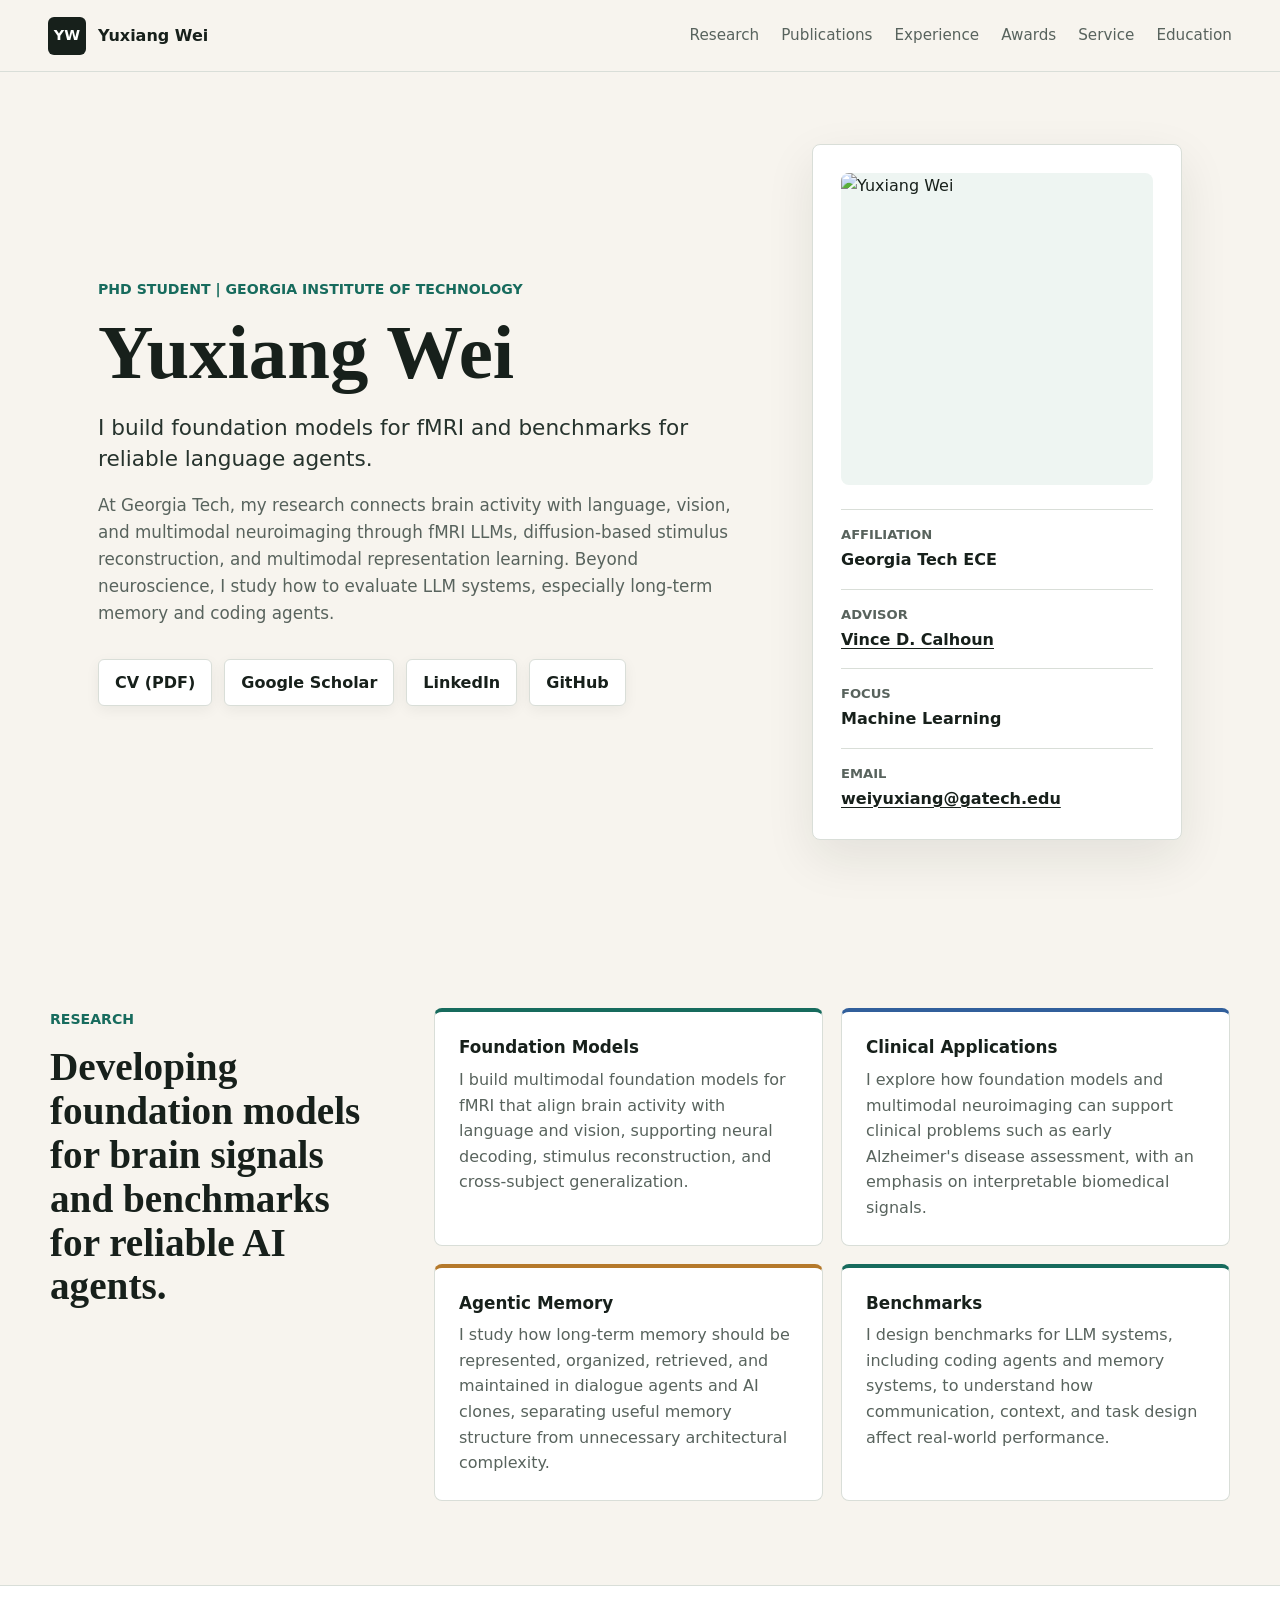
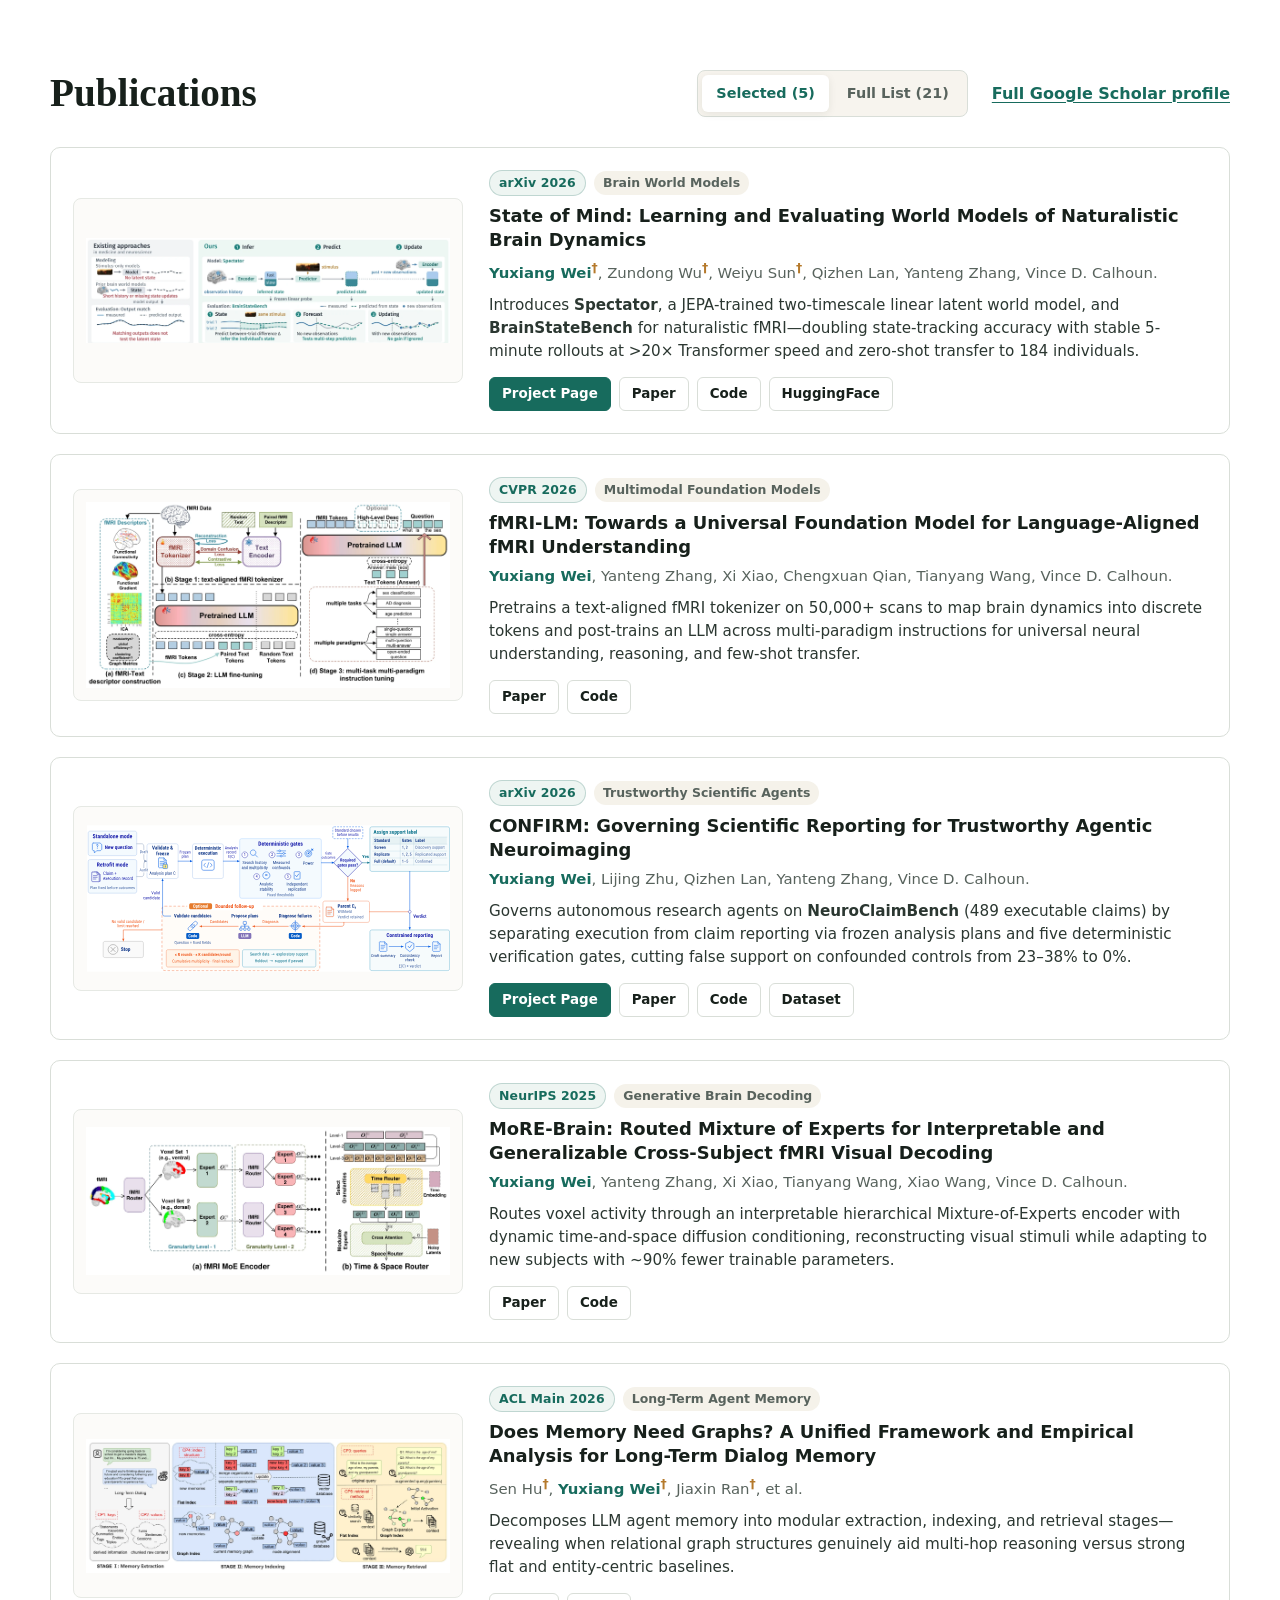
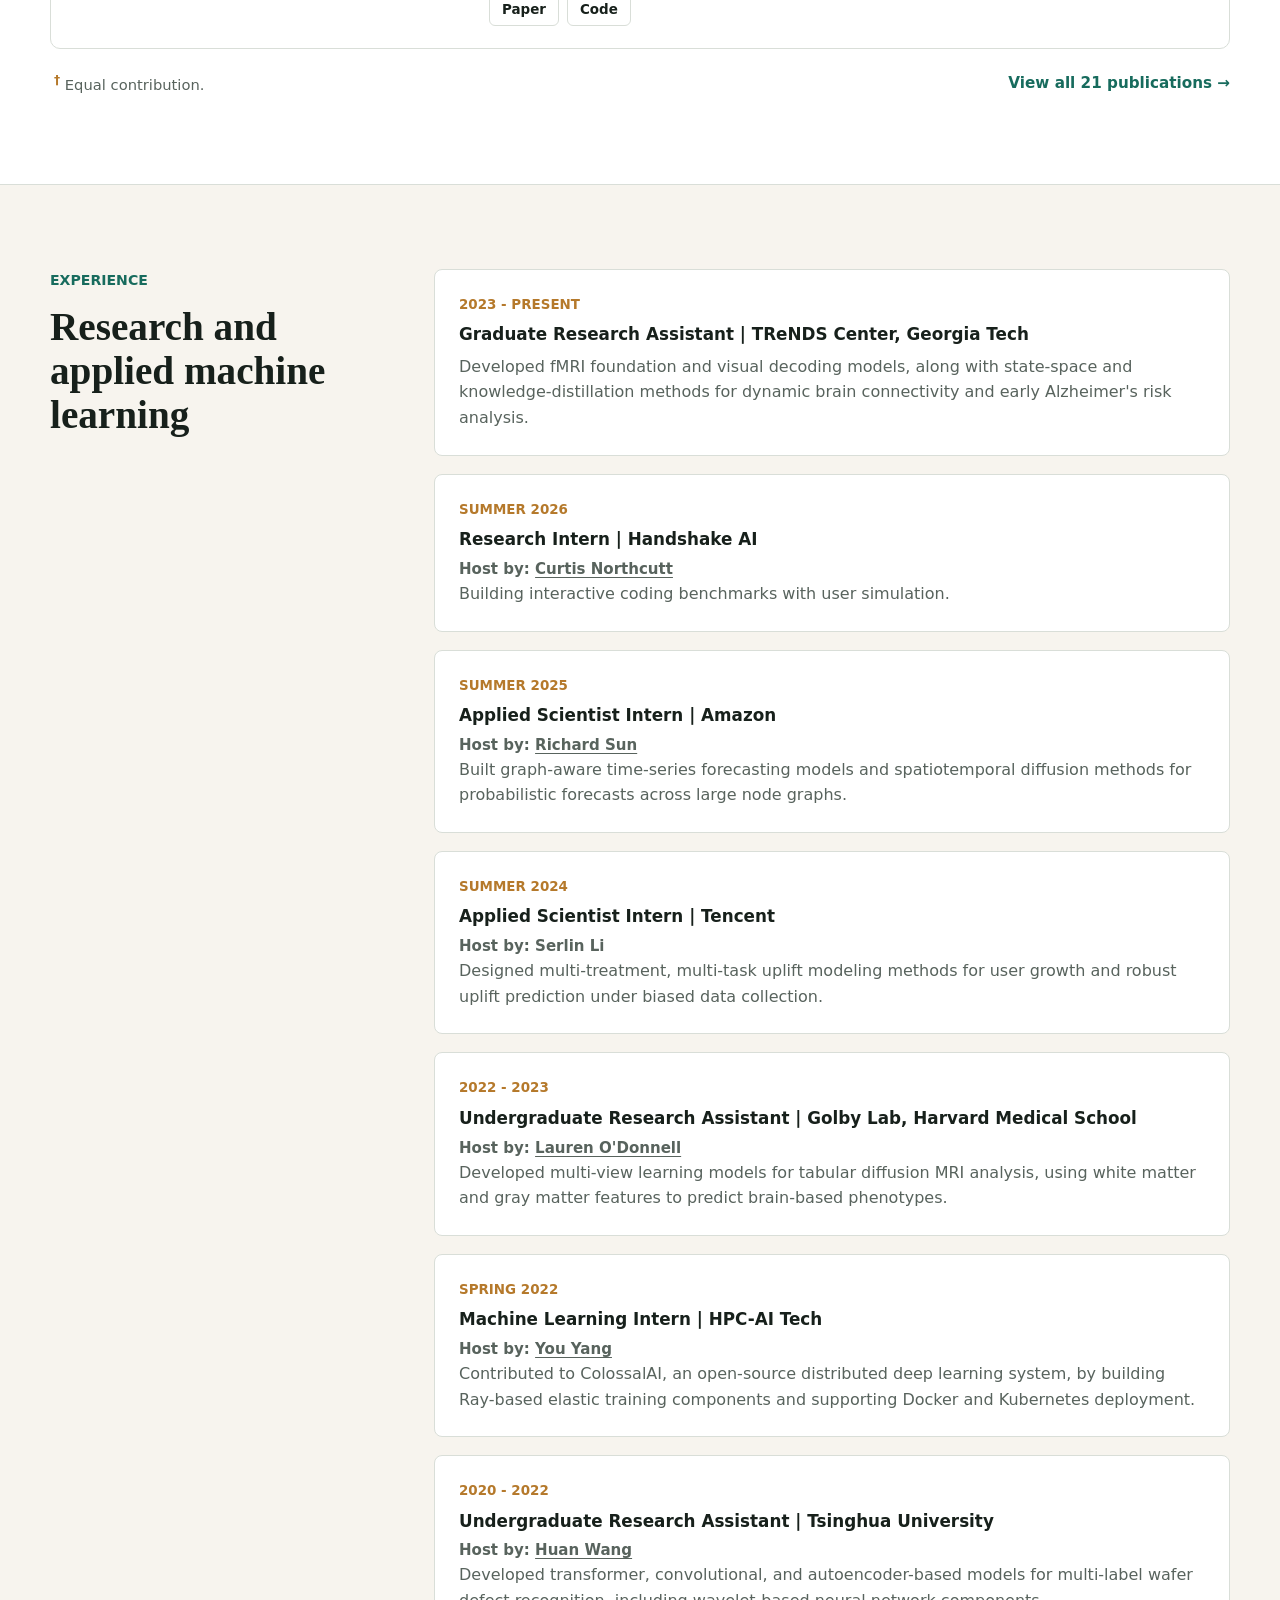
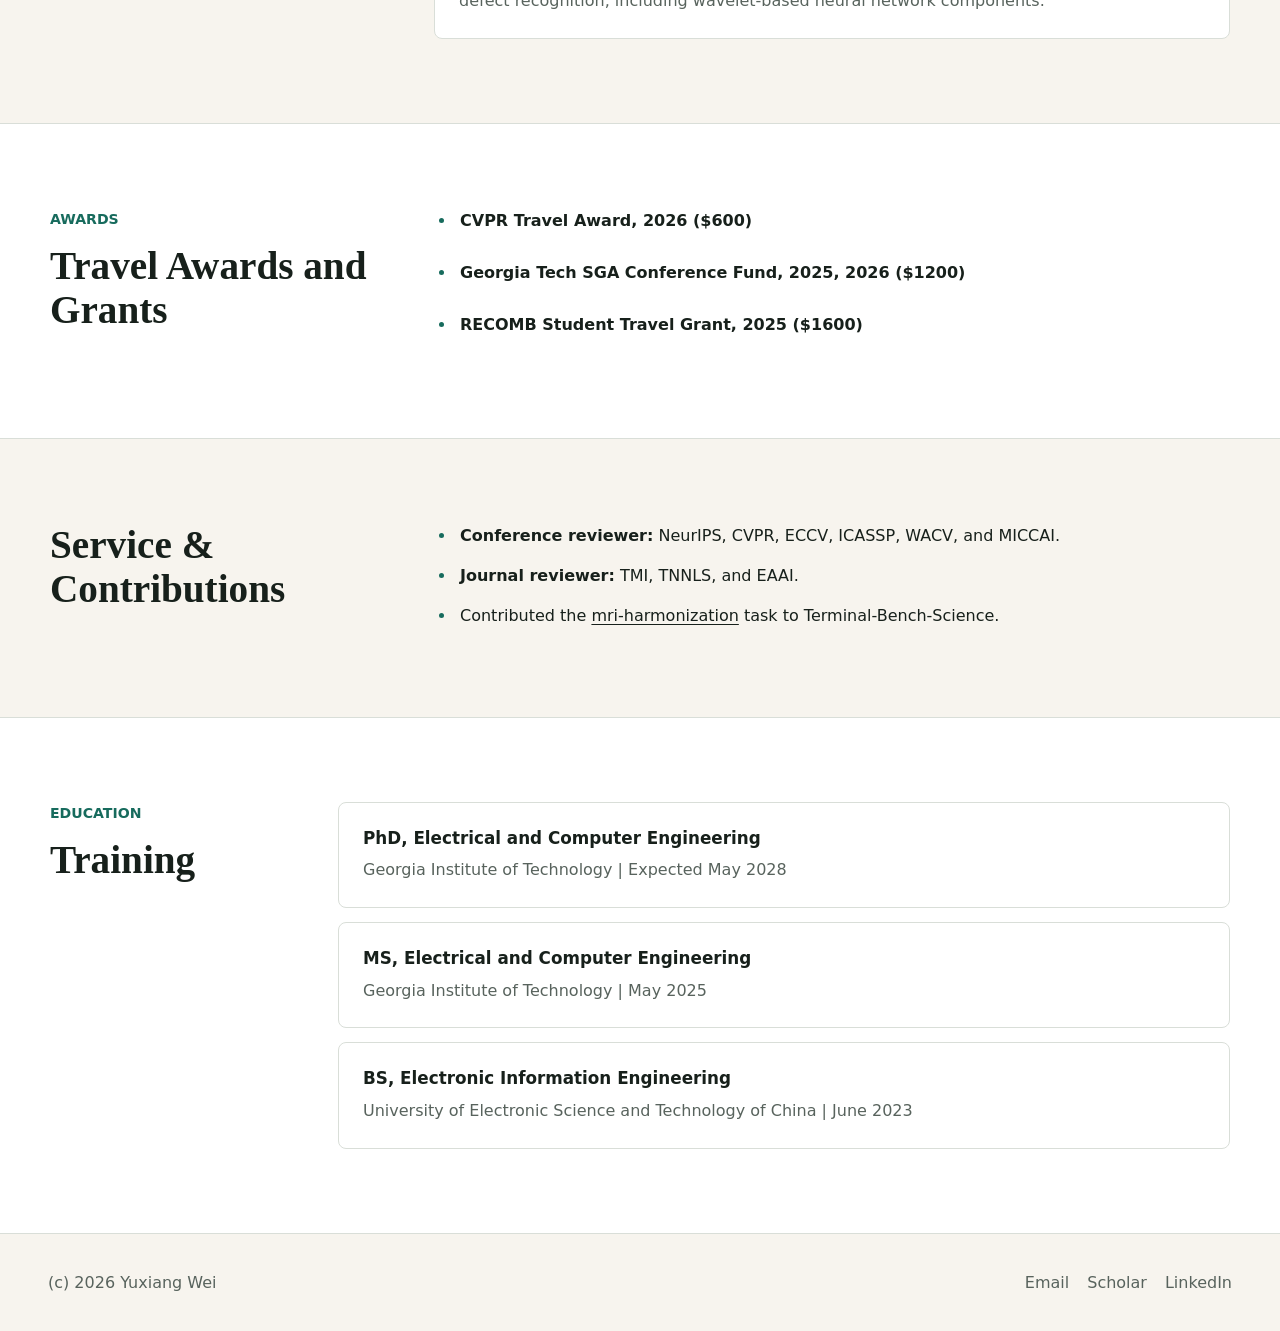
==== index.html @ b6c3a6b9 "Update CV, publications, and selected project showcase" ====
<!doctype html>
<html lang="en">
  <head>
    <meta charset="utf-8">
    <meta name="viewport" content="width=device-width, initial-scale=1">
    <title>Yuxiang Wei</title>
    <meta
      name="description"
      content="Yuxiang Wei is a PhD student at Georgia Tech building foundation models for fMRI and benchmarks for reliable language agents."
    >
    <meta name="author" content="Yuxiang Wei">
    <meta property="og:title" content="Yuxiang Wei">
    <meta
      property="og:description"
      content="PhD student at Georgia Tech building fMRI foundation models and evaluating LLM memory and coding agents."
    >
    <meta property="og:type" content="website">
    <link rel="stylesheet" href="styles.css">
  </head>
  <body>
    <header class="site-header">
      <a class="brand" href="#top" aria-label="Yuxiang Wei home">
        <span class="brand-mark">YW</span>
        <span>Yuxiang Wei</span>
      </a>
      <nav class="nav" aria-label="Primary navigation">
        <a href="#research">Research</a>
        <a href="#publications">Publications</a>
        <a href="#experience">Experience</a>
        <a href="#awards">Awards</a>  
        <a href="#service">Service</a>
        <a href="#education">Education</a>
      </nav>
    </header>

    <main id="top">
      <section class="hero">
        <div class="hero-content">
          <p class="eyebrow">PhD Student | Georgia Institute of Technology</p>
          <h1>Yuxiang Wei</h1>
          <p class="lead">
            I build foundation models for fMRI and benchmarks for reliable language agents.
          </p>
          <p class="summary">
            At Georgia Tech, my research connects brain activity with language, vision,
            and multimodal neuroimaging through fMRI LLMs, diffusion-based stimulus
            reconstruction, and multimodal representation learning. Beyond neuroscience,
            I study how to evaluate LLM systems, especially long-term memory and coding
            agents.
          </p>
          <div class="actions" aria-label="Profile links">
            <a class="button" href="YuxiangWei.pdf" target="_blank" rel="noopener noreferrer">CV (PDF)</a>
            <a class="button" href="https://scholar.google.com/citations?user=iGde1EAAAAAJ">Google Scholar</a>
            <a class="button" href="https://www.linkedin.com/in/yuxiang-wei-867596236">LinkedIn</a>
            <a class="button" href="https://github.com/yuxiangwei0808">GitHub</a>
          </div>
        </div>

        <aside class="profile-panel" aria-label="Profile summary">
          <div class="portrait">
            <img src="photo.jpg" alt="Yuxiang Wei">
          </div>
          <dl class="profile-facts">
            <div>
              <dt>Affiliation</dt>
              <dd>Georgia Tech ECE</dd>
            </div>
            <div>
              <dt>Advisor</dt>
              <dd><a href="https://research.gatech.edu/people/vince-calhoun">Vince D. Calhoun</a></dd>
            </div>
            <div>
              <dt>Focus</dt>
              <dd>Machine Learning</dd>
            </div>
            <div>
              <dt>Email</dt>
              <dd><a href="mailto:weiyuxiang@gatech.edu">weiyuxiang@gatech.edu</a></dd>
            </div>
          </dl>
        </aside>
      </section>

      <section id="research" class="section">
        <div class="section-inner two-column">
          <div>
            <p class="eyebrow">Research</p>
            <h2>Developing foundation models for brain signals and benchmarks for reliable AI agents.</h2>
          </div>
          <div class="research-grid">
            <article class="card">
              <h3>Foundation Models</h3>
              <p>
                I build multimodal foundation models for fMRI that align brain activity
                with language and vision, supporting neural decoding, stimulus reconstruction,
                and cross-subject generalization.
              </p>
            </article>
            <article class="card">
              <h3>Clinical Applications</h3>
              <p>
                I explore how foundation models and multimodal neuroimaging can support
                clinical problems such as early Alzheimer's disease assessment, with an
                emphasis on interpretable biomedical signals.
              </p>
            </article>
            <article class="card">
              <h3>Agentic Memory</h3>
              <p>
                I study how long-term memory should be represented, organized, retrieved,
                and maintained in dialogue agents and AI clones, separating useful memory
                structure from unnecessary architectural complexity.
              </p>
            </article>
            <article class="card">
              <h3>Benchmarks</h3>
              <p>
                I design benchmarks for LLM systems, including coding agents and memory
                systems, to understand how communication, context, and task design affect
                real-world performance.
              </p>
            </article>
          </div>
        </div>
      </section>

      <section id="publications" class="section band">
        <div class="section-inner">
          <div class="section-heading">
            <div>
              <h2>Publications</h2>
            </div>
            <div class="section-controls">
              <div class="pub-tabs" role="tablist" aria-label="Publication list view">
                <button
                  type="button"
                  class="pub-tab is-active"
                  role="tab"
                  id="tab-selected"
                  aria-selected="true"
                  aria-controls="panel-selected"
                  data-pub-tab="selected"
                >
                  Selected (5)
                </button>
                <button
                  type="button"
                  class="pub-tab"
                  role="tab"
                  id="tab-all"
                  aria-selected="false"
                  aria-controls="panel-all"
                  tabindex="-1"
                  data-pub-tab="all"
                >
                  Full List (21)
                </button>
              </div>
              <a class="text-link" href="https://scholar.google.com/citations?user=iGde1EAAAAAJ" target="_blank" rel="noopener noreferrer">Full Google Scholar profile</a>
            </div>
          </div>

          <div id="panel-selected" class="pub-panel" role="tabpanel" aria-labelledby="tab-selected">
            <div class="project-list">
              <article class="project-card">
                <button
                  type="button"
                  class="project-media"
                  data-lightbox-src="assets/projects/state-of-mind.webp"
                  data-lightbox-alt="Overview of Spectator and BrainStateBench for learning and evaluating brain world models"
                  aria-label="Zoom figure for State of Mind"
                >
                  <img
                    src="assets/projects/state-of-mind.webp"
                    alt="Overview of Spectator and BrainStateBench for learning and evaluating brain world models"
                    loading="lazy"
                  />
                  <span class="zoom-hint" aria-hidden="true">Click to enlarge</span>
                </button>
                <div class="project-body">
                  <div class="project-meta">
                    <span class="venue-badge">arXiv 2026</span>
                    <span class="topic-tag">Brain World Models</span>
                  </div>
                  <h3 class="project-title">
                    <a href="https://yuxiangwei0808.github.io/State-of-Mind/" target="_blank" rel="noopener noreferrer">
                      State of Mind: Learning and Evaluating World Models of Naturalistic Brain Dynamics
                    </a>
                  </h3>
                  <p class="project-authors">
                    <span class="author-highlight">Yuxiang Wei</span><sup>&dagger;</sup>, Zundong Wu<sup>&dagger;</sup>, Weiyu Sun<sup>&dagger;</sup>, Qizhen Lan, Yanteng Zhang, Vince D. Calhoun.
                  </p>
                  <p class="project-tldr">
                    Introduces <strong>Spectator</strong>, a JEPA-trained two-timescale linear latent world model, and <strong>BrainStateBench</strong> for naturalistic fMRI&mdash;doubling state-tracking accuracy with stable 5-minute rollouts at &gt;20&times; Transformer speed and zero-shot transfer to 184 individuals.
                  </p>
                  <div class="project-links">
                    <a class="chip-link primary" href="https://yuxiangwei0808.github.io/State-of-Mind/" target="_blank" rel="noopener noreferrer">Project Page</a>
                    <a class="chip-link" href="https://arxiv.org/abs/2611.28508" target="_blank" rel="noopener noreferrer">Paper</a>
                    <a class="chip-link" href="https://github.com/yuxiangwei0808/State-of-Mind" target="_blank" rel="noopener noreferrer">Code</a>
                    <a class="chip-link" href="https://huggingface.co/stanjsx/Spectator" target="_blank" rel="noopener noreferrer">HuggingFace</a>
                  </div>
                </div>
              </article>

              <article class="project-card">
                <button
                  type="button"
                  class="project-media"
                  data-lightbox-src="assets/projects/fmri-lm.webp"
                  data-lightbox-alt="Three-stage training pipeline of fMRI-LM for language-aligned fMRI understanding"
                  aria-label="Zoom figure for fMRI-LM"
                >
                  <img
                    src="assets/projects/fmri-lm.webp"
                    alt="Three-stage training pipeline of fMRI-LM for language-aligned fMRI understanding"
                    loading="lazy"
                  />
                  <span class="zoom-hint" aria-hidden="true">Click to enlarge</span>
                </button>
                <div class="project-body">
                  <div class="project-meta">
                    <span class="venue-badge">CVPR 2026</span>
                    <span class="topic-tag">Multimodal Foundation Models</span>
                  </div>
                  <h3 class="project-title">
                    <a href="https://openaccess.thecvf.com/content/CVPR2026/html/Wei_fMRI-LM_Towards_a_Universal_Foundation_Model_for_Language-Aligned_fMRI_Understanding_CVPR_2026_paper.html" target="_blank" rel="noopener noreferrer">
                      fMRI-LM: Towards a Universal Foundation Model for Language-Aligned fMRI Understanding
                    </a>
                  </h3>
                  <p class="project-authors">
                    <span class="author-highlight">Yuxiang Wei</span>, Yanteng Zhang, Xi Xiao, Chengxuan Qian, Tianyang Wang, Vince D. Calhoun.
                  </p>
                  <p class="project-tldr">
                    Pretrains a text-aligned fMRI tokenizer on 50,000+ scans to map brain dynamics into discrete tokens and post-trains an LLM across multi-paradigm instructions for universal neural understanding, reasoning, and few-shot transfer.
                  </p>
                  <div class="project-links">
                    <a class="chip-link" href="https://openaccess.thecvf.com/content/CVPR2026/html/Wei_fMRI-LM_Towards_a_Universal_Foundation_Model_for_Language-Aligned_fMRI_Understanding_CVPR_2026_paper.html" target="_blank" rel="noopener noreferrer">Paper</a>
                    <a class="chip-link" href="https://github.com/yuxiangwei0808/fMRI-LM" target="_blank" rel="noopener noreferrer">Code</a>
                  </div>
                </div>
              </article>

              <article class="project-card">
                <button
                  type="button"
                  class="project-media"
                  data-lightbox-src="assets/projects/confirm.svg"
                  data-lightbox-alt="CONFIRM governance framework and deterministic verification gates for scientific agents"
                  aria-label="Zoom figure for CONFIRM"
                >
                  <img
                    src="assets/projects/confirm.svg"
                    alt="CONFIRM governance framework and deterministic verification gates for scientific agents"
                    loading="lazy"
                  />
                  <span class="zoom-hint" aria-hidden="true">Click to enlarge</span>
                </button>
                <div class="project-body">
                  <div class="project-meta">
                    <span class="venue-badge">arXiv 2026</span>
                    <span class="topic-tag">Trustworthy Scientific Agents</span>
                  </div>
                  <h3 class="project-title">
                    <a href="https://yuxiangwei0808.github.io/CONFIRM/" target="_blank" rel="noopener noreferrer">
                      CONFIRM: Governing Scientific Reporting for Trustworthy Agentic Neuroimaging
                    </a>
                  </h3>
                  <p class="project-authors">
                    <span class="author-highlight">Yuxiang Wei</span>, Lijing Zhu, Qizhen Lan, Yanteng Zhang, Vince D. Calhoun.
                  </p>
                  <p class="project-tldr">
                    Governs autonomous research agents on <strong>NeuroClaimBench</strong> (489 executable claims) by separating execution from claim reporting via frozen analysis plans and five deterministic verification gates, cutting false support on confounded controls from 23&ndash;38% to 0%.
                  </p>
                  <div class="project-links">
                    <a class="chip-link primary" href="https://yuxiangwei0808.github.io/CONFIRM/" target="_blank" rel="noopener noreferrer">Project Page</a>
                    <a class="chip-link" href="https://arxiv.org/abs/2611.01449" target="_blank" rel="noopener noreferrer">Paper</a>
                    <a class="chip-link" href="https://github.com/yuxiangwei0808/CONFIRM" target="_blank" rel="noopener noreferrer">Code</a>
                    <a class="chip-link" href="https://huggingface.co/datasets/stanjsx/NeuroClaimBench" target="_blank" rel="noopener noreferrer">Dataset</a>
                  </div>
                </div>
              </article>

              <article class="project-card">
                <button
                  type="button"
                  class="project-media"
                  data-lightbox-src="assets/projects/more-brain.webp"
                  data-lightbox-alt="Architecture of MoRE-Brain with hierarchical fMRI MoE encoder and time-and-space diffusion routing"
                  aria-label="Zoom figure for MoRE-Brain"
                >
                  <img
                    src="assets/projects/more-brain.webp"
                    alt="Architecture of MoRE-Brain with hierarchical fMRI MoE encoder and time-and-space diffusion routing"
                    loading="lazy"
                  />
                  <span class="zoom-hint" aria-hidden="true">Click to enlarge</span>
                </button>
                <div class="project-body">
                  <div class="project-meta">
                    <span class="venue-badge">NeurIPS 2025</span>
                    <span class="topic-tag">Generative Brain Decoding</span>
                  </div>
                  <h3 class="project-title">
                    <a href="https://proceedings.neurips.cc/paper_files/paper/2025/hash/50ea4dbd1cff6bd3daef939eff10c092-Abstract-Conference.html" target="_blank" rel="noopener noreferrer">
                      MoRE-Brain: Routed Mixture of Experts for Interpretable and Generalizable Cross-Subject fMRI Visual Decoding
                    </a>
                  </h3>
                  <p class="project-authors">
                    <span class="author-highlight">Yuxiang Wei</span>, Yanteng Zhang, Xi Xiao, Tianyang Wang, Xiao Wang, Vince D. Calhoun.
                  </p>
                  <p class="project-tldr">
                    Routes voxel activity through an interpretable hierarchical Mixture-of-Experts encoder with dynamic time-and-space diffusion conditioning, reconstructing visual stimuli while adapting to new subjects with ~90% fewer trainable parameters.
                  </p>
                  <div class="project-links">
                    <a class="chip-link" href="https://proceedings.neurips.cc/paper_files/paper/2025/hash/50ea4dbd1cff6bd3daef939eff10c092-Abstract-Conference.html" target="_blank" rel="noopener noreferrer">Paper</a>
                    <a class="chip-link" href="https://github.com/yuxiangwei0808/MoRE-Brain" target="_blank" rel="noopener noreferrer">Code</a>
                  </div>
                </div>
              </article>

              <article class="project-card">
                <button
                  type="button"
                  class="project-media"
                  data-lightbox-src="assets/projects/unified-mem.webp"
                  data-lightbox-alt="Unified three-stage dialog memory framework comparing flat and graph memory indexing and retrieval"
                  aria-label="Zoom figure for Does Memory Need Graphs"
                >
                  <img
                    src="assets/projects/unified-mem.webp"
                    alt="Unified three-stage dialog memory framework comparing flat and graph memory indexing and retrieval"
                    loading="lazy"
                  />
                  <span class="zoom-hint" aria-hidden="true">Click to enlarge</span>
                </button>
                <div class="project-body">
                  <div class="project-meta">
                    <span class="venue-badge">ACL Main 2026</span>
                    <span class="topic-tag">Long-Term Agent Memory</span>
                  </div>
                  <h3 class="project-title">
                    <a href="https://aclanthology.org/2026.acl-long.1232/" target="_blank" rel="noopener noreferrer">
                      Does Memory Need Graphs? A Unified Framework and Empirical Analysis for Long-Term Dialog Memory
                    </a>
                  </h3>
                  <p class="project-authors">
                    Sen Hu<sup>&dagger;</sup>, <span class="author-highlight">Yuxiang Wei</span><sup>&dagger;</sup>, Jiaxin Ran<sup>&dagger;</sup>, et al.
                  </p>
                  <p class="project-tldr">
                    Decomposes LLM agent memory into modular extraction, indexing, and retrieval stages&mdash;revealing when relational graph structures genuinely aid multi-hop reasoning versus strong flat and entity-centric baselines.
                  </p>
                  <div class="project-links">
                    <a class="chip-link" href="https://aclanthology.org/2026.acl-long.1232/" target="_blank" rel="noopener noreferrer">Paper</a>
                    <a class="chip-link" href="https://github.com/AvatarMemory/UnifiedMem" target="_blank" rel="noopener noreferrer">Code</a>
                  </div>
                </div>
              </article>
            </div>

            <div class="selected-footer">
              <p class="publication-note"><sup>&dagger;</sup> Equal contribution.</p>
              <button type="button" class="text-button" data-switch-tab="all">View all 21 publications &rarr;</button>
            </div>
          </div>

          <div id="panel-all" class="pub-panel" role="tabpanel" aria-labelledby="tab-all" hidden>
          <div class="publication-group">
            <h3>fMRI Representation and Foundation Models</h3>
            <p class="publication-group-summary">
              Latent world models, language-aligned foundation models, vision transformers, and sequence-modeling
              approaches for naturalistic brain dynamics, representation learning, and whole-brain MRI analysis.
            </p>
            <ol class="publication-list">
              <li>
                <strong><a href="https://arxiv.org/abs/2611.28508" target="_blank" rel="noopener noreferrer">State of Mind: Learning and Evaluating World Models of Naturalistic Brain Dynamics.</a></strong>
                <span class="author-highlight">Yuxiang Wei</span><sup>&dagger;</sup>, Zundong Wu<sup>&dagger;</sup>, Weiyu Sun<sup>&dagger;</sup>, Qizhen Lan, Yanteng Zhang, Vince D. Calhoun.
                <em>arXiv preprint</em>, 2026.
              </li>
              <li>
                <strong><a href="https://arxiv.org/abs/2611.05348" target="_blank" rel="noopener noreferrer">OpenBrain: An Auditable Generated-Label Release for Whole-Brain MRI Parcellation.</a></strong>
                Qizhen Lan, Yu-Chun Hsu, <span class="author-highlight">Yuxiang Wei</span>, Lijing Zhu, Zenan Sun, Liang He, Lishan Yu, Xiaoqian Jiang.
                <em>NeurIPS (Evaluations and Datasets Track)</em>, 2026.
              </li>
              <li>
                <strong><a href="https://arxiv.org/abs/2510.13768" target="_blank" rel="noopener noreferrer">Scaling Vision Transformers for Functional MRI with Flat Maps.</a></strong>
                Connor Lane, Mihir Tripathy, <span class="author-highlight">Yuxiang Wei</span>, Paul S. Scotti, et al.
                <em>ICML</em>, 2026.
              </li>
              <li>
                <strong><a href="https://openaccess.thecvf.com/content/CVPR2026/html/Wei_fMRI-LM_Towards_a_Universal_Foundation_Model_for_Language-Aligned_fMRI_Understanding_CVPR_2026_paper.html" target="_blank" rel="noopener noreferrer">fMRI-LM: Towards a Universal Foundation Model for Language-Aligned fMRI Understanding.</a></strong>
                <span class="author-highlight">Yuxiang Wei</span>, Yanteng Zhang, Xi Xiao, Chengxuan Qian, Tianyang Wang, Vince D. Calhoun.
                <em>CVPR</em>, 2026.
              </li>
              <li>
                <strong><a href="https://doi.org/10.1007/978-3-031-90252-9_6" target="_blank" rel="noopener noreferrer">Hierarchical Spatio-Temporal State-Space Modeling for fMRI Analysis.</a></strong>
                <span class="author-highlight">Yuxiang Wei</span>, Anees Abrol, Vince D. Calhoun.
                <em>RECOMB</em>, 2025.
              </li>
            </ol>
          </div>

          <div class="publication-group">
            <h3>Generative Brain Decoding</h3>
            <p class="publication-group-summary">
              Generative models that reconstruct visual stimuli from fMRI while improving
              interpretability and cross-subject generalization.
            </p>
            <ol class="publication-list">
              <li>
                <strong><a href="https://proceedings.neurips.cc/paper_files/paper/2025/hash/50ea4dbd1cff6bd3daef939eff10c092-Abstract-Conference.html" target="_blank" rel="noopener noreferrer">MoRE-Brain: Routed Mixture of Experts for Interpretable and Generalizable Cross-Subject fMRI Visual Decoding.</a></strong>
                <span class="author-highlight">Yuxiang Wei</span>, Yanteng Zhang, Xi Xiao, Tianyang Wang, Xiao Wang, Vince D. Calhoun.
                <em>NeurIPS</em>, 2025.
              </li>
            </ol>
          </div>

          <div class="publication-group">
            <h3>Trustworthy Scientific Agents</h3>
            <p class="publication-group-summary">
              Governance and verification frameworks for autonomous LLM scientific agents, separating analysis
              execution from claim reporting via pre-specified plans and deterministic checks.
            </p>
            <ol class="publication-list">
              <li>
                <strong><a href="https://arxiv.org/abs/2611.01449" target="_blank" rel="noopener noreferrer">CONFIRM: Governing Scientific Reporting for Trustworthy Agentic Neuroimaging.</a></strong>
                <span class="author-highlight">Yuxiang Wei</span>, Lijing Zhu, Qizhen Lan, Yanteng Zhang, Vince D. Calhoun.
                <em>arXiv preprint</em>, 2026.
              </li>
            </ol>
          </div>

          <div class="publication-group">
            <h3>Long-Term Memory Benchmarks for LLM Agents</h3>
            <p class="publication-group-summary">
              Evaluation frameworks for dialog memory and AI-clone memory that test whether
              agents can retrieve, maintain, and reason over long-horizon personal context.
            </p>
            <ol class="publication-list">
              <li>
                <strong><a href="https://aclanthology.org/2026.acl-long.1232/" target="_blank" rel="noopener noreferrer">Does Memory Need Graphs? A Unified Framework and Empirical Analysis for Long-Term Dialog Memory.</a></strong>
                Sen Hu<sup>&dagger;</sup>, <span class="author-highlight">Yuxiang Wei</span><sup>&dagger;</sup>, Jiaxin Ran<sup>&dagger;</sup>, et al.
                <em>ACL Main</em>, 2026.
              </li>
              <li>
                <strong><a href="https://aclanthology.org/2026.acl-long.1549/" target="_blank" rel="noopener noreferrer">CloneMem: Benchmarking Long-Term Memory for AI Clones.</a></strong>
                Sen Hu<sup>&dagger;</sup>, Zhiyu Zhang<sup>&dagger;</sup>, <span class="author-highlight">Yuxiang Wei</span><sup>&dagger;</sup>, Xueran Han, et al.
                <em>ACL Main</em>, 2026.
              </li>
            </ol>
          </div>

          <div class="publication-group">
            <h3>Clinical Neuroimaging and Alzheimer's Disease</h3>
            <p class="publication-group-summary">
              Multimodal neuroimaging and dynamic connectivity models for early Alzheimer's
              diagnosis, risk assessment, and interpretable clinical biomarkers.
            </p>
            <ol class="publication-list">
              <li>
                <strong><a href="https://openaccess.thecvf.com/content/WACV2026/html/Wei_4D_Multimodal_Co-attention_Fusion_Network_with_Latent_Contrastive_Alignment_for_WACV_2026_paper.html" target="_blank" rel="noopener noreferrer">4D Multimodal Co-attention Fusion Network with Latent Contrastive Alignment for Alzheimer's Diagnosis.</a></strong>
                <span class="author-highlight">Yuxiang Wei</span>, Yanteng Zhang, Xi Xiao, Tianyang Wang, Xiao Wang, Vince D. Calhoun.
                <em>WACV</em>, 2026.
              </li>
              <li>
                <strong><a href="https://doi.org/10.1109/ICASSP55912.2026.11462765" target="_blank" rel="noopener noreferrer">Spatiotemporal State Space Modeling of Dynamic Brain Connectivity in Cognitively Normal Individuals at Risk for Alzheimer's Disease.</a></strong>
                <span class="author-highlight">Yuxiang Wei</span>, Anees Abrol, Deqiang Qiu, James Lah, Allan I. Levey, Vince D. Calhoun.
                <em>ICASSP Oral</em>, 2026.
              </li>
              <li>
                <strong><a href="https://doi.org/10.1109/TBME.2025.3597261" target="_blank" rel="noopener noreferrer">From Symptomatic to Pre-Symptomatic: Adaptive Knowledge Distillation for Early Alzheimer's Detection Using Functional MRI.</a></strong>
                <span class="author-highlight">Yuxiang Wei</span>, Anees Abrol, James Lah, Allan I. Levey, Vince D. Calhoun.
                <em>IEEE Transactions on Biomedical Engineering</em>, 2026.
              </li>
              <li>
                <strong><a href="https://doi.org/10.1007/978-3-032-31654-7_5" target="_blank" rel="noopener noreferrer">Learning Cognitive-Aware Representations for Imaging-Based Diagnosis of Alzheimer's Disease.</a></strong>
                Huan Yu, Yanteng Zhang, <span class="author-highlight">Yuxiang Wei</span>, Yibing Fu, Siyuan Mei, Qiang Liu, Vince D. Calhoun.
                <em>ICPR</em>, 2026.
              </li>
            </ol>
          </div>

          <div class="publication-group">
            <h3>General Deep Learning and Applied AI</h3>
            <p class="publication-group-summary">
              Broader deep learning work across multimodal alignment, causal uplift modeling, visual recognition,
              prompt tuning, and domain-specific AI benchmarks.
            </p>
            <ol class="publication-list">
              <li>
                <strong><a href="https://doi.org/10.1007/978-3-032-37232-1_16" target="_blank" rel="noopener noreferrer">Staying VIGILant: Mitigating Visual Laziness via Counterfactual Visual Alignment in MLLMs.</a></strong>
                Xi Xiao<sup>&dagger;</sup>, Chen Liu<sup>&dagger;</sup>, Chih-Ting Liao, Yunbei Zhang, Qizhen Lan, <span class="author-highlight">Yuxiang Wei</span>, Lin Zhao, Janet Wang, Jianyang Gu, Muchao Ye, Tianyang Wang, Hao Xu.
                <em>ECCV</em>, 2026.
              </li>
              <li>
                <strong><a href="https://openaccess.thecvf.com/content/WACV2026/html/Xiao_RoadBench_A_Vision-Language_Foundation_Model_and_Benchmark_for_Road_Damage_WACV_2026_paper.html" target="_blank" rel="noopener noreferrer">RoadBench: A Vision-Language Foundation Model and Benchmark for Road Damage Understanding.</a></strong>
                Xi Xiao<sup>&dagger;</sup>, Yunbei Zhang<sup>&dagger;</sup>, Janet Wang, Lin Zhao, <span class="author-highlight">Yuxiang Wei</span>, et al.
                <em>WACV</em>, 2026.
              </li>
              <li>
                <strong><a href="https://doi.org/10.1145/3746027.3754858" target="_blank" rel="noopener noreferrer">Visual Instance-aware Prompt Tuning.</a></strong>
                Xi Xiao<sup>&dagger;</sup>, Yunbei Zhang<sup>&dagger;</sup>, Xingjian Li, Tianyang Wang, Xiao Wang, <span class="author-highlight">Yuxiang Wei</span>, Jihun Hamm, Min Xu.
                <em>ACM Multimedia</em>, 2025.
              </li>
              <li>
                <strong><a href="https://arxiv.org/abs/2408.12803" target="_blank" rel="noopener noreferrer">Multi-Treatment Multi-Task Uplift Modeling for Enhancing User Growth.</a></strong>
                <span class="author-highlight">Yuxiang Wei</span>, Zhaoxin Qiu, Yingjie Li, Yuke Sun, Xiaoling Li.
                <em>Neurocomputing</em>, accepted.
              </li>
              <li>
                <strong><a href="https://doi.org/10.1016/j.engappai.2023.105975" target="_blank" rel="noopener noreferrer">Wavelet Integrated Attention Network with Multi-Resolution Frequency Learning for Mixed-Type Wafer Defect Recognition.</a></strong>
                <span class="author-highlight">Yuxiang Wei</span>, Huan Wang.
                <em>Engineering Applications of Artificial Intelligence</em>, 2023.
              </li>
              <li>
                <strong><a href="https://doi.org/10.1007/978-3-031-47292-3_15" target="_blank" rel="noopener noreferrer">A Deep Network for Explainable Prediction of Non-imaging Phenotypes Using Anatomical Multi-view Data.</a></strong>
                <span class="author-highlight">Yuxiang Wei</span>, Yuqian Chen, Tengfei Xue, Leo Zekelman, Nikos Makris, Yogesh Rathi, Weidong Cai, Fan Zhang, Lauren J. O'Donnell.
                <em>MICCAI Workshop</em>, 2023.
              </li>
              <li>
                <strong><a href="https://doi.org/10.1109/TSM.2022.3156583" target="_blank" rel="noopener noreferrer">Mixed-Type Wafer Defect Recognition with Multi-Scale Information Fusion Transformer.</a></strong>
                <span class="author-highlight">Yuxiang Wei</span>, Huan Wang.
                <em>IEEE Transactions on Semiconductor Manufacturing</em>, 2022.
              </li>
              <li>
                <strong><a href="https://doi.org/10.1109/TIM.2022.3178498" target="_blank" rel="noopener noreferrer">Mixed-type Wafer Defect Pattern Recognition Framework based on Multi-faceted Dynamic Convolution.</a></strong>
                <span class="author-highlight">Yuxiang Wei</span>, Huan Wang.
                <em>IEEE Transactions on Instrumentation and Measurement</em>, 2022.
              </li>
            </ol>
            <p class="publication-note"><sup>&dagger;</sup> Equal contribution.</p>
          </div>
          </div>
        </div>
      </section>

      <section id="experience" class="section">
        <div class="section-inner two-column">
          <div>
            <p class="eyebrow">Experience</p>
            <h2>Research and applied machine learning</h2>
          </div>
          <div class="timeline">
            <article>
              <div class="timeline-date">2023 - Present</div>
              <h3>Graduate Research Assistant | TReNDS Center, Georgia Tech</h3>
              <p>
                Developed fMRI foundation and visual decoding models, along with state-space
                and knowledge-distillation methods for dynamic brain connectivity and early Alzheimer's risk analysis.
              </p>
            </article>
            <article>
              <div class="timeline-date">Summer 2026</div>
              <h3>Research Intern | Handshake AI</h3>
              <p class="experience-meta">
                Host by: <a href="https://www.linkedin.com/in/cgnorthcutt/" target="_blank" rel="noopener noreferrer">Curtis Northcutt</a>
              </p>
              <p>
                Building interactive coding benchmarks with user simulation.
              </p>
            </article>
            <article>
              <div class="timeline-date">Summer 2025</div>
              <h3>Applied Scientist Intern | Amazon</h3>
              <p class="experience-meta">
                Host by: <a href="https://www.linkedin.com/in/wei-richard-sun-3b547124/" target="_blank" rel="noopener noreferrer">Richard Sun</a>
              </p>
              <p>
                Built graph-aware time-series forecasting models and spatiotemporal
                diffusion methods for probabilistic forecasts across large node graphs.
              </p>
            </article>
            <article>
              <div class="timeline-date">Summer 2024</div>
              <h3>Applied Scientist Intern | Tencent</h3>
              <p class="experience-meta">Host by: Serlin Li</p>
              <p>
                Designed multi-treatment, multi-task uplift modeling methods for user
                growth and robust uplift prediction under biased data collection.
              </p>
            </article>
            <article>
              <div class="timeline-date">2022 - 2023</div>
              <h3>Undergraduate Research Assistant | Golby Lab, Harvard Medical School</h3>
              <p class="experience-meta">
                Host by: <a href="https://hst.mit.edu/faculty-research/faculty/odonnell-lauren" target="_blank" rel="noopener noreferrer">Lauren O'Donnell</a>
              </p>
              <p>
                Developed multi-view learning models for tabular diffusion MRI analysis,
                using white matter and gray matter features to predict brain-based phenotypes.
              </p>
            </article>
            <article>
              <div class="timeline-date">Spring 2022</div>
              <h3>Machine Learning Intern | HPC-AI Tech</h3>
              <p class="experience-meta">
                Host by: <a href="https://www.comp.nus.edu.sg/~youy/" target="_blank" rel="noopener noreferrer">You Yang</a>
              </p>
              <p>
                Contributed to ColossalAI, an open-source distributed deep learning system,
                by building Ray-based elastic training components and supporting Docker and Kubernetes deployment.
              </p>
            </article>
            <article>
              <div class="timeline-date">2020 - 2022</div>
              <h3>Undergraduate Research Assistant | Tsinghua University</h3>
              <p class="experience-meta">
                Host by: <a href="https://scholar.google.com/citations?user=Um0g-XMAAAAJ&hl=zh-CN" target="_blank" rel="noopener noreferrer">Huan Wang</a>
              </p>
              <p>
                Developed transformer, convolutional, and autoencoder-based models for
                multi-label wafer defect recognition, including wavelet-based neural network components.
              </p>
            </article>
          </div>
        </div>
      </section>

      <section id="awards" class="section band">
        <div class="section-inner two-column">
          <div>
            <p class="eyebrow">Awards</p>
            <h2>Travel Awards and Grants</h2>
          </div>
          <ul class="awards-list" aria-label="Awards">
            <li>CVPR Travel Award, 2026 ($600)</li>
            <li>Georgia Tech SGA Conference Fund, 2025, 2026 ($1200)</li>
            <li>RECOMB Student Travel Grant, 2025 ($1600)</li>
          </ul>
        </div>
      </section>

      <section id="service" class="section" aria-labelledby="service-heading">
        <div class="section-inner two-column">
          <div>
            <h2 id="service-heading">Service &amp; Contributions</h2>
          </div>
          <ul class="service-list">
            <li><strong>Conference reviewer:</strong> NeurIPS, CVPR, ECCV, ICASSP, WACV, and MICCAI.</li>
            <li><strong>Journal reviewer:</strong> TMI, TNNLS, and EAAI.</li>
            <li>
              Contributed the <a href="https://github.com/harbor-framework/terminal-bench-science/tree/main/tasks/life-sciences/neuroscience/mri-harmonization" target="_blank" rel="noopener noreferrer">mri-harmonization</a>
              task to Terminal-Bench-Science.
            </li>
          </ul>
        </div>
      </section>

      <section id="education" class="section band">
        <div class="section-inner cv-grid">
          <div>
            <p class="eyebrow">Education</p>
            <h2>Training</h2>
          </div>
          <div class="education-list">
            <article>
              <h3>PhD, Electrical and Computer Engineering</h3>
              <p>Georgia Institute of Technology | Expected May 2028</p>
            </article>
            <article>
              <h3>MS, Electrical and Computer Engineering</h3>
              <p>Georgia Institute of Technology | May 2025</p>
            </article>
            <article>
              <h3>BS, Electronic Information Engineering</h3>
              <p>University of Electronic Science and Technology of China | June 2023</p>
            </article>
          </div>
        </div>
      </section>
    </main>

    <footer class="site-footer">
      <p>(c) 2026 Yuxiang Wei</p>
      <div>
        <a href="mailto:weiyuxiang@gatech.edu">Email</a>
        <a href="https://scholar.google.com/citations?user=iGde1EAAAAAJ">Scholar</a>
        <a href="https://www.linkedin.com/in/yuxiang-wei-867596236">LinkedIn</a>
      </div>
    </footer>

    <dialog class="figure-lightbox" id="figure-lightbox" aria-label="Enlarged project figure">
      <div class="lightbox-inner">
        <button type="button" class="lightbox-close" aria-label="Close enlarged figure">&times; Close</button>
        <img id="lightbox-img" src="" alt="" />
      </div>
    </dialog>

    <script>
      (() => {
        const tabs = Array.from(document.querySelectorAll("[data-pub-tab]"));
        const panels = {
          selected: document.getElementById("panel-selected"),
          all: document.getElementById("panel-all"),
        };

        function activateTab(targetKey, shouldFocus = false) {
          tabs.forEach((tab) => {
            const isMatch = tab.dataset.pubTab === targetKey;
            tab.classList.toggle("is-active", isMatch);
            tab.setAttribute("aria-selected", String(isMatch));
            tab.tabIndex = isMatch ? 0 : -1;
            if (isMatch && shouldFocus) {
              tab.focus();
            }
          });
          Object.entries(panels).forEach(([key, panel]) => {
            if (panel) {
              panel.hidden = key !== targetKey;
            }
          });
        }

        tabs.forEach((tab, index) => {
          tab.addEventListener("click", () => activateTab(tab.dataset.pubTab));
          tab.addEventListener("keydown", (event) => {
            if (event.key === "ArrowRight" || event.key === "ArrowLeft") {
              event.preventDefault();
              const nextIndex =
                event.key === "ArrowRight"
                  ? (index + 1) % tabs.length
                  : (index - 1 + tabs.length) % tabs.length;
              activateTab(tabs[nextIndex].dataset.pubTab, true);
            }
          });
        });

        document.querySelectorAll("[data-switch-tab]").forEach((btn) => {
          btn.addEventListener("click", () => {
            activateTab(btn.dataset.switchTab);
            const section = document.getElementById("publications");
            if (section) {
              section.scrollIntoView({ behavior: "smooth", block: "start" });
            }
          });
        });

        const lightbox = document.getElementById("figure-lightbox");
        const lightboxImg = document.getElementById("lightbox-img");
        if (lightbox && lightboxImg) {
          document.querySelectorAll("[data-lightbox-src]").forEach((trigger) => {
            trigger.addEventListener("click", () => {
              lightboxImg.src = trigger.dataset.lightboxSrc;
              lightboxImg.alt = trigger.dataset.lightboxAlt || "";
              lightbox.showModal();
            });
          });
          lightbox.querySelector(".lightbox-close").addEventListener("click", () => {
            lightbox.close();
          });
          lightbox.addEventListener("click", (event) => {
            if (event.target === lightbox) {
              lightbox.close();
            }
          });
        }
      })();
    </script>
  </body>
</html>
---- styles.css ----
:root {
  color-scheme: light;
  --bg: #f7f4ee;
  --surface: #ffffff;
  --surface-muted: #eef5f2;
  --ink: #17201b;
  --muted: #58635d;
  --line: #d9ded8;
  --teal: #176b5d;
  --blue: #315f9b;
  --gold: #b5792b;
  --soft-gold: #f3e0bd;
  --shadow: 0 18px 50px rgba(23, 32, 27, 0.09);
}

* {
  box-sizing: border-box;
}

html {
  scroll-behavior: smooth;
}

body {
  margin: 0;
  font-family: Inter, ui-sans-serif, system-ui, -apple-system, BlinkMacSystemFont, "Segoe UI", sans-serif;
  line-height: 1.6;
  background: var(--bg);
  color: var(--ink);
}

a {
  color: inherit;
  text-decoration-thickness: 1px;
  text-underline-offset: 0.18em;
}

.site-header {
  position: sticky;
  top: 0;
  z-index: 10;
  display: flex;
  align-items: center;
  justify-content: space-between;
  gap: 24px;
  min-height: 72px;
  padding: 0 48px;
  background: rgba(247, 244, 238, 0.94);
  border-bottom: 1px solid var(--line);
  backdrop-filter: blur(16px);
}

.brand {
  display: inline-flex;
  align-items: center;
  gap: 12px;
  font-weight: 700;
  text-decoration: none;
  white-space: nowrap;
}

.brand-mark {
  display: inline-grid;
  place-items: center;
  width: 38px;
  height: 38px;
  border-radius: 6px;
  background: var(--ink);
  color: #ffffff;
  font-size: 0.9rem;
}

.nav {
  display: flex;
  flex-wrap: wrap;
  align-items: center;
  gap: 22px;
  color: var(--muted);
  font-size: 0.95rem;
}

.nav a {
  text-decoration: none;
}

.nav a:hover,
.text-link:hover {
  color: var(--teal);
}

.hero {
  display: grid;
  grid-template-columns: minmax(0, 1fr) 370px;
  gap: 56px;
  align-items: center;
  max-width: 1180px;
  min-height: calc(100vh - 72px);
  margin: 0 auto;
  padding: 72px 48px 84px;
}

.hero-content {
  max-width: 760px;
}

.eyebrow {
  margin: 0 0 14px;
  color: var(--teal);
  font-size: 0.88rem;
  font-weight: 700;
  text-transform: uppercase;
}

h1,
h2,
h3,
p {
  margin-top: 0;
}

h1 {
  margin-bottom: 22px;
  font-family: Georgia, "Times New Roman", serif;
  font-size: 4.8rem;
  line-height: 0.98;
  font-weight: 700;
}

h2 {
  margin-bottom: 22px;
  font-family: Georgia, "Times New Roman", serif;
  font-size: 2.45rem;
  line-height: 1.12;
  font-weight: 700;
}

h3 {
  margin-bottom: 8px;
  font-size: 1.05rem;
  line-height: 1.35;
}

.lead {
  max-width: 720px;
  margin-bottom: 18px;
  color: #26332d;
  font-size: 1.35rem;
  line-height: 1.45;
}

.summary {
  max-width: 700px;
  color: var(--muted);
  font-size: 1.05rem;
}

.actions {
  display: flex;
  flex-wrap: wrap;
  gap: 12px;
  margin-top: 32px;
}

.button {
  display: inline-flex;
  align-items: center;
  justify-content: center;
  min-height: 44px;
  padding: 10px 16px;
  border: 1px solid var(--line);
  border-radius: 6px;
  background: var(--surface);
  color: var(--ink);
  font-weight: 700;
  text-decoration: none;
  box-shadow: 0 4px 14px rgba(23, 32, 27, 0.06);
}

.button:hover {
  border-color: var(--teal);
  color: var(--teal);
}

.button.primary {
  background: var(--teal);
  border-color: var(--teal);
  color: #ffffff;
}

.button.primary:hover {
  background: #0f5b4f;
  color: #ffffff;
}

.profile-panel {
  padding: 28px;
  border: 1px solid var(--line);
  border-radius: 8px;
  background: var(--surface);
  box-shadow: var(--shadow);
}

.portrait {
  aspect-ratio: 1;
  overflow: hidden;
  border-radius: 8px;
  background: var(--surface-muted);
}

.portrait img {
  display: block;
  width: 100%;
  height: 100%;
  object-fit: contain;
}

.profile-facts {
  display: grid;
  gap: 16px;
  margin: 24px 0 0;
}

.profile-facts div {
  display: grid;
  gap: 2px;
  padding-top: 14px;
  border-top: 1px solid var(--line);
}

.profile-facts dt {
  color: var(--muted);
  font-size: 0.82rem;
  font-weight: 700;
  text-transform: uppercase;
}

.profile-facts dd {
  margin: 0;
  font-weight: 700;
  overflow-wrap: anywhere;
}

.section {
  padding: 84px 48px;
}

.section.band {
  background: var(--surface);
  border-top: 1px solid var(--line);
  border-bottom: 1px solid var(--line);
}

.section-inner {
  max-width: 1180px;
  margin: 0 auto;
}

.timeline-date {
  display: block;
  margin-bottom: 8px;
  color: var(--gold);
  font-size: 0.84rem;
  font-weight: 800;
  text-transform: uppercase;
}

.card p,
.timeline p,
.education-list p {
  margin-bottom: 0;
  color: var(--muted);
}

.two-column {
  display: grid;
  grid-template-columns: 330px minmax(0, 1fr);
  gap: 54px;
}

.research-grid {
  display: grid;
  grid-template-columns: repeat(2, minmax(0, 1fr));
  gap: 18px;
}

.card {
  padding: 24px;
  border: 1px solid var(--line);
  border-radius: 8px;
  background: var(--surface);
}

.card:nth-child(3n + 1) {
  border-top: 4px solid var(--teal);
}

.card:nth-child(3n + 2) {
  border-top: 4px solid var(--blue);
}

.card:nth-child(3n) {
  border-top: 4px solid var(--gold);
}

.section-heading {
  display: flex;
  align-items: center;
  justify-content: space-between;
  flex-wrap: wrap;
  gap: 20px 32px;
  margin-bottom: 30px;
}

.section-heading h2 {
  margin-bottom: 0;
}

.section-controls {
  display: flex;
  flex-wrap: wrap;
  align-items: center;
  gap: 18px 24px;
}

.pub-tabs {
  display: inline-flex;
  align-items: center;
  gap: 4px;
  padding: 4px;
  border: 1px solid var(--line);
  border-radius: 8px;
  background: var(--bg);
}

.pub-tab {
  appearance: none;
  border: 0;
  border-radius: 6px;
  padding: 7px 14px;
  background: transparent;
  color: var(--muted);
  font: inherit;
  font-size: 0.9rem;
  font-weight: 700;
  cursor: pointer;
  transition: background-color 0.16s ease, color 0.16s ease, box-shadow 0.16s ease;
}

.pub-tab:hover {
  color: var(--ink);
}

.pub-tab.is-active {
  background: var(--surface);
  color: var(--teal);
  box-shadow: 0 2px 8px rgba(23, 32, 27, 0.08);
}

.pub-tab:focus-visible,
.project-media:focus-visible,
.chip-link:focus-visible,
.text-button:focus-visible,
.lightbox-close:focus-visible {
  outline: 2px solid var(--teal);
  outline-offset: 2px;
}

.pub-panel[hidden] {
  display: none;
}

.project-list {
  display: grid;
  gap: 20px;
}

.project-card {
  display: grid;
  grid-template-columns: 390px minmax(0, 1fr);
  gap: 26px;
  align-items: center;
  padding: 22px;
  border: 1px solid var(--line);
  border-radius: 10px;
  background: var(--surface);
  transition: border-color 0.18s ease, box-shadow 0.18s ease;
}

.project-card:hover {
  border-color: #bfc8c2;
  box-shadow: 0 12px 32px rgba(23, 32, 27, 0.06);
}

.project-media {
  position: relative;
  display: flex;
  align-items: center;
  justify-content: center;
  width: 100%;
  min-height: 185px;
  padding: 12px;
  border: 1px solid #e6e9e4;
  border-radius: 8px;
  background: #fcfbf9;
  cursor: zoom-in;
  overflow: hidden;
}

.project-media img {
  display: block;
  width: 100%;
  max-height: 210px;
  height: auto;
  object-fit: contain;
  transition: transform 0.2s ease;
}

.project-media:hover img {
  transform: scale(1.015);
}

.zoom-hint {
  position: absolute;
  right: 8px;
  bottom: 8px;
  padding: 3px 8px;
  border-radius: 4px;
  background: rgba(23, 32, 27, 0.72);
  color: #ffffff;
  font-size: 0.72rem;
  font-weight: 600;
  opacity: 0;
  transition: opacity 0.16s ease;
  pointer-events: none;
}

.project-media:hover .zoom-hint,
.project-media:focus-visible .zoom-hint {
  opacity: 1;
}

.project-body {
  min-width: 0;
}

.project-meta {
  display: flex;
  flex-wrap: wrap;
  align-items: center;
  gap: 8px;
  margin-bottom: 8px;
}

.venue-badge {
  display: inline-flex;
  align-items: center;
  padding: 2px 9px;
  border-radius: 999px;
  background: var(--surface-muted);
  border: 1px solid rgba(23, 107, 93, 0.22);
  color: var(--teal);
  font-size: 0.78rem;
  font-weight: 800;
  letter-spacing: 0.01em;
}

.topic-tag {
  display: inline-flex;
  align-items: center;
  padding: 2px 9px;
  border-radius: 999px;
  background: #f5f2ea;
  color: var(--muted);
  font-size: 0.78rem;
  font-weight: 700;
}

.project-title {
  margin-bottom: 6px;
  font-size: 1.12rem;
  line-height: 1.35;
}

.project-title a {
  text-decoration: none;
}

.project-title a:hover {
  color: var(--teal);
  text-decoration: underline;
  text-decoration-color: rgba(23, 107, 93, 0.45);
}

.project-authors {
  margin-bottom: 8px;
  color: var(--muted);
  font-size: 0.93rem;
}

.project-authors sup {
  color: var(--gold);
  font-weight: 900;
}

.project-tldr {
  margin-bottom: 14px;
  color: #2b3731;
  font-size: 0.95rem;
  line-height: 1.52;
}

.project-links {
  display: flex;
  flex-wrap: wrap;
  gap: 8px;
}

.chip-link {
  display: inline-flex;
  align-items: center;
  padding: 5px 12px;
  border: 1px solid var(--line);
  border-radius: 6px;
  background: var(--surface);
  color: var(--ink);
  font-size: 0.84rem;
  font-weight: 700;
  text-decoration: none;
  transition: border-color 0.15s ease, color 0.15s ease, background-color 0.15s ease;
}

.chip-link:hover {
  border-color: var(--teal);
  color: var(--teal);
  background: var(--surface-muted);
}

.chip-link.primary {
  background: var(--teal);
  border-color: var(--teal);
  color: #ffffff;
}

.chip-link.primary:hover {
  background: #0f5b4f;
  border-color: #0f5b4f;
  color: #ffffff;
}

.selected-footer {
  display: flex;
  flex-wrap: wrap;
  align-items: center;
  justify-content: space-between;
  gap: 12px;
  margin-top: 18px;
}

.selected-footer .publication-note {
  margin: 0 0 0 4px;
}

.text-button {
  appearance: none;
  border: 0;
  padding: 4px 0;
  background: transparent;
  color: var(--teal);
  font: inherit;
  font-size: 0.95rem;
  font-weight: 800;
  cursor: pointer;
}

.text-button:hover {
  text-decoration: underline;
  text-underline-offset: 0.18em;
}

.figure-lightbox {
  max-width: min(1140px, 94vw);
  max-height: 90vh;
  padding: 0;
  border: 1px solid var(--line);
  border-radius: 12px;
  background: #ffffff;
  box-shadow: 0 28px 80px rgba(15, 22, 18, 0.32);
}

.figure-lightbox::backdrop {
  background: rgba(18, 25, 21, 0.62);
  backdrop-filter: blur(3px);
}

.lightbox-inner {
  display: grid;
  gap: 12px;
  padding: 18px 20px 22px;
}

.lightbox-close {
  justify-self: end;
  appearance: none;
  padding: 5px 12px;
  border: 1px solid var(--line);
  border-radius: 6px;
  background: var(--bg);
  color: var(--ink);
  font: inherit;
  font-size: 0.86rem;
  font-weight: 700;
  cursor: pointer;
}

.lightbox-close:hover {
  border-color: var(--teal);
  color: var(--teal);
}

.lightbox-inner img {
  display: block;
  max-width: 100%;
  max-height: calc(90vh - 86px);
  width: auto;
  height: auto;
  margin: 0 auto;
  object-fit: contain;
}

.text-link {
  color: var(--teal);
  font-weight: 800;
  white-space: nowrap;
}

.publication-group + .publication-group {
  margin-top: 34px;
}

.publication-group h3 {
  margin-bottom: 16px;
  color: var(--ink);
  font-size: 1.15rem;
}

.publication-group-summary {
  max-width: 820px;
  margin: -4px 0 16px;
  color: var(--muted);
}

.publication-list {
  display: grid;
  gap: 14px;
  margin: 0;
  padding-left: 24px;
}

.publication-list li {
  padding: 18px 20px 18px 22px;
  border: 1px solid var(--line);
  border-radius: 8px;
  background: #ffffff;
}

.publication-list strong {
  display: block;
  margin-bottom: 4px;
  line-height: 1.35;
}

.publication-list strong a {
  text-decoration: underline;
  text-decoration-color: rgba(23, 107, 93, 0.35);
  text-underline-offset: 0.18em;
}

.publication-list strong a:hover {
  color: var(--teal);
  text-decoration-color: var(--teal);
}

.publication-list em {
  color: var(--teal);
  font-style: normal;
  font-weight: 800;
}

.author-highlight {
  color: var(--teal);
  font-weight: 900;
}

.publication-note {
  margin: 14px 0 0 24px;
  color: var(--muted);
  font-size: 0.92rem;
}

.publication-note sup,
.publication-list sup {
  color: var(--gold);
  font-weight: 900;
}

.timeline {
  display: grid;
  gap: 18px;
}

.timeline article,
.education-list article {
  padding: 24px;
  border: 1px solid var(--line);
  border-radius: 8px;
  background: var(--surface);
}

.experience-meta {
  margin: -2px 0 10px;
  color: var(--muted);
  font-size: 0.94rem;
  font-weight: 700;
}

.cv-grid {
  display: grid;
  grid-template-columns: 260px minmax(0, 1fr);
  gap: 28px;
  align-items: start;
}

.education-list {
  display: grid;
  gap: 14px;
}

.awards-list,
.service-list {
  display: grid;
  gap: 10px;
  margin: 0;
  padding-left: 22px;
}

.awards-list li,
.service-list li {
  padding-left: 4px;
  color: var(--ink);
}

.awards-list li {
  font-weight: 700;
}

.awards-list li::marker,
.service-list li::marker {
  color: var(--teal);
}

.site-footer {
  display: flex;
  justify-content: space-between;
  gap: 24px;
  padding: 36px 48px;
  color: var(--muted);
}

.site-footer p {
  margin: 0;
}

.site-footer div {
  display: flex;
  gap: 18px;
}

.site-footer a {
  text-decoration: none;
}

@media (max-width: 980px) {
  .site-header {
    padding: 0 28px;
  }

  .hero,
  .two-column,
  .cv-grid {
    grid-template-columns: 1fr;
  }

  .hero {
    min-height: 0;
    padding: 56px 28px 72px;
  }

  .profile-panel {
    max-width: 520px;
  }

  .section {
    padding: 70px 28px;
  }

  .research-grid,
  .project-card {
    grid-template-columns: 1fr;
  }

  .project-media {
    min-height: 0;
  }

  .project-media img {
    max-height: 280px;
  }
}

@media (max-width: 720px) {
  .site-header {
    position: static;
    flex-direction: column;
    align-items: flex-start;
    padding: 18px 20px;
  }

  .nav {
    width: 100%;
    flex-wrap: nowrap;
    gap: 10px;
    overflow-x: auto;
    padding-bottom: 2px;
  }

  .nav a {
    flex: 0 0 auto;
  }

  .hero {
    gap: 36px;
    padding: 46px 20px 64px;
  }

  h1 {
    font-size: 3.25rem;
  }

  h2 {
    font-size: 2rem;
  }

  .lead {
    font-size: 1.15rem;
  }

  .section {
    padding: 58px 20px;
  }

  .section-heading {
    align-items: flex-start;
    flex-direction: column;
  }

  .section-controls {
    width: 100%;
    justify-content: space-between;
  }

  .project-card {
    padding: 16px;
    gap: 18px;
  }

  .text-link {
    white-space: normal;
  }

  .publication-list {
    padding-left: 20px;
  }

  .publication-list li {
    padding: 16px;
  }

  .site-footer {
    flex-direction: column;
    padding: 32px 20px;
  }
}
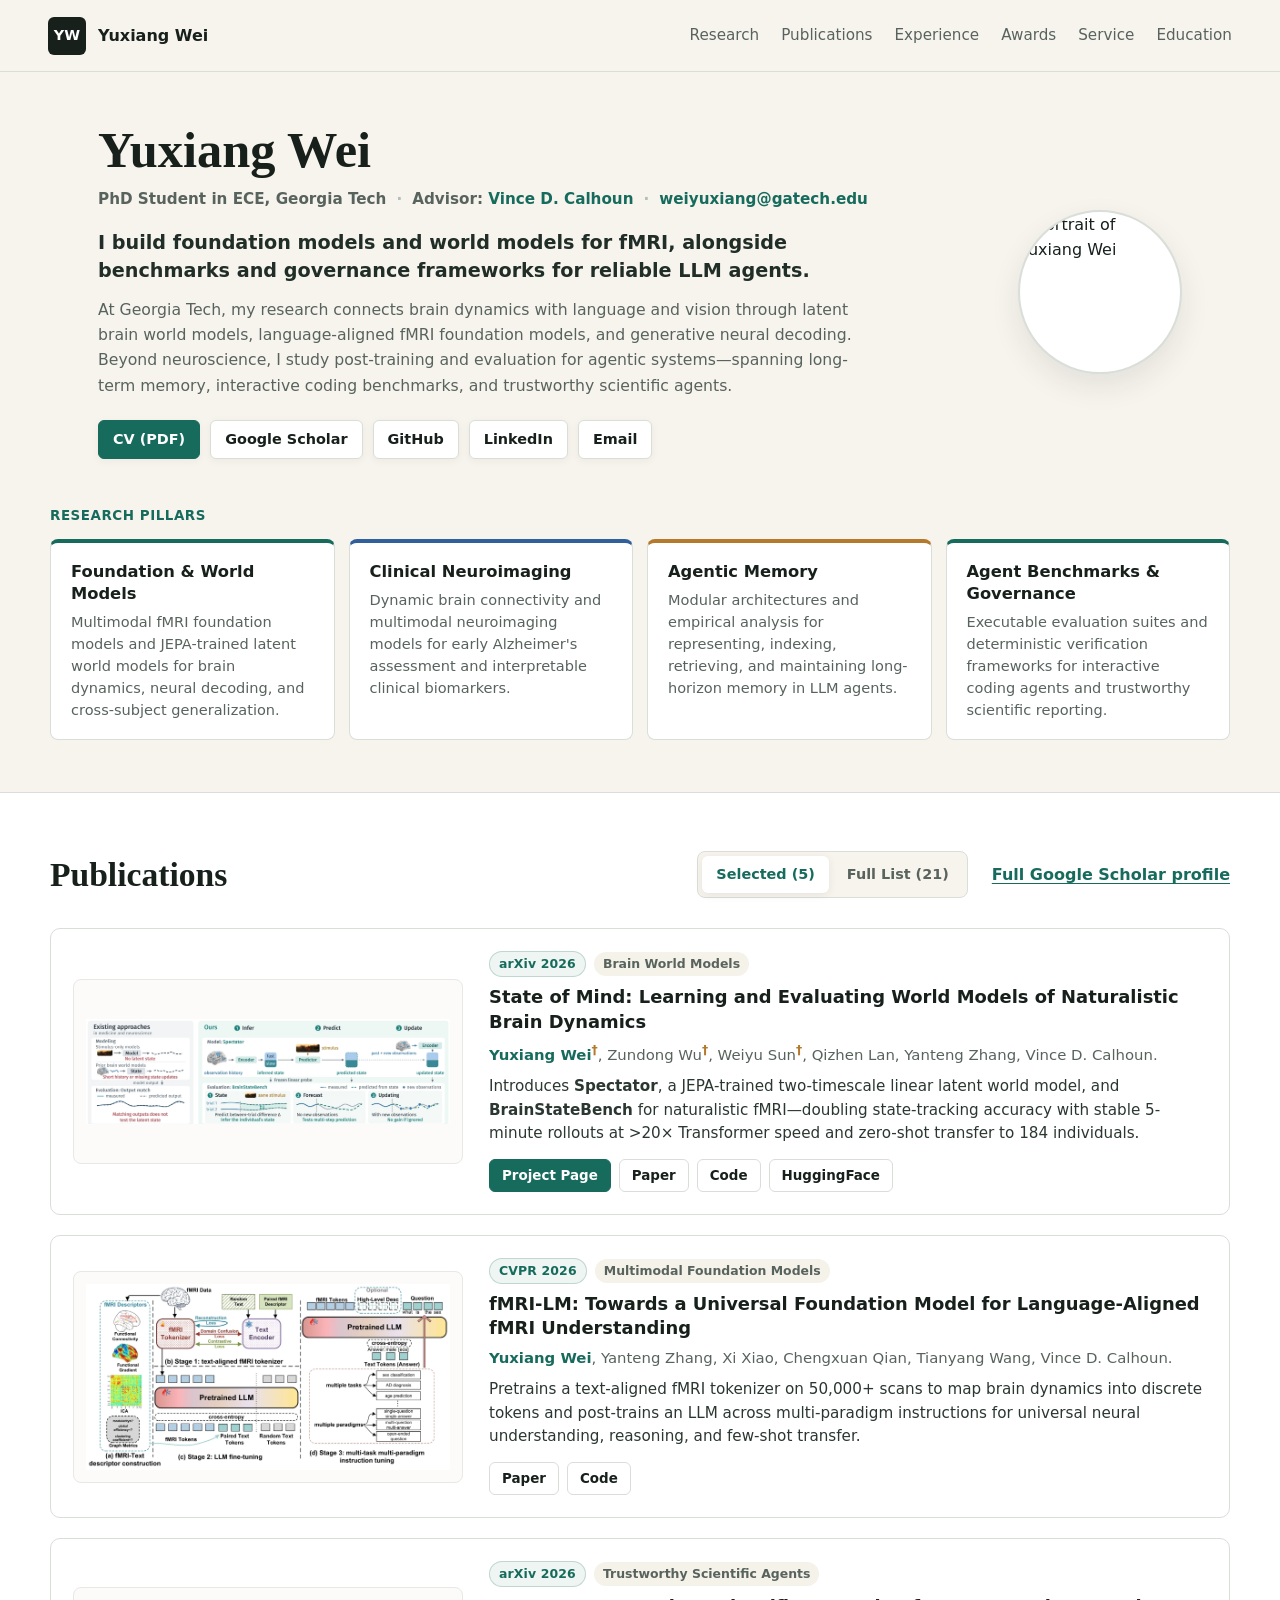
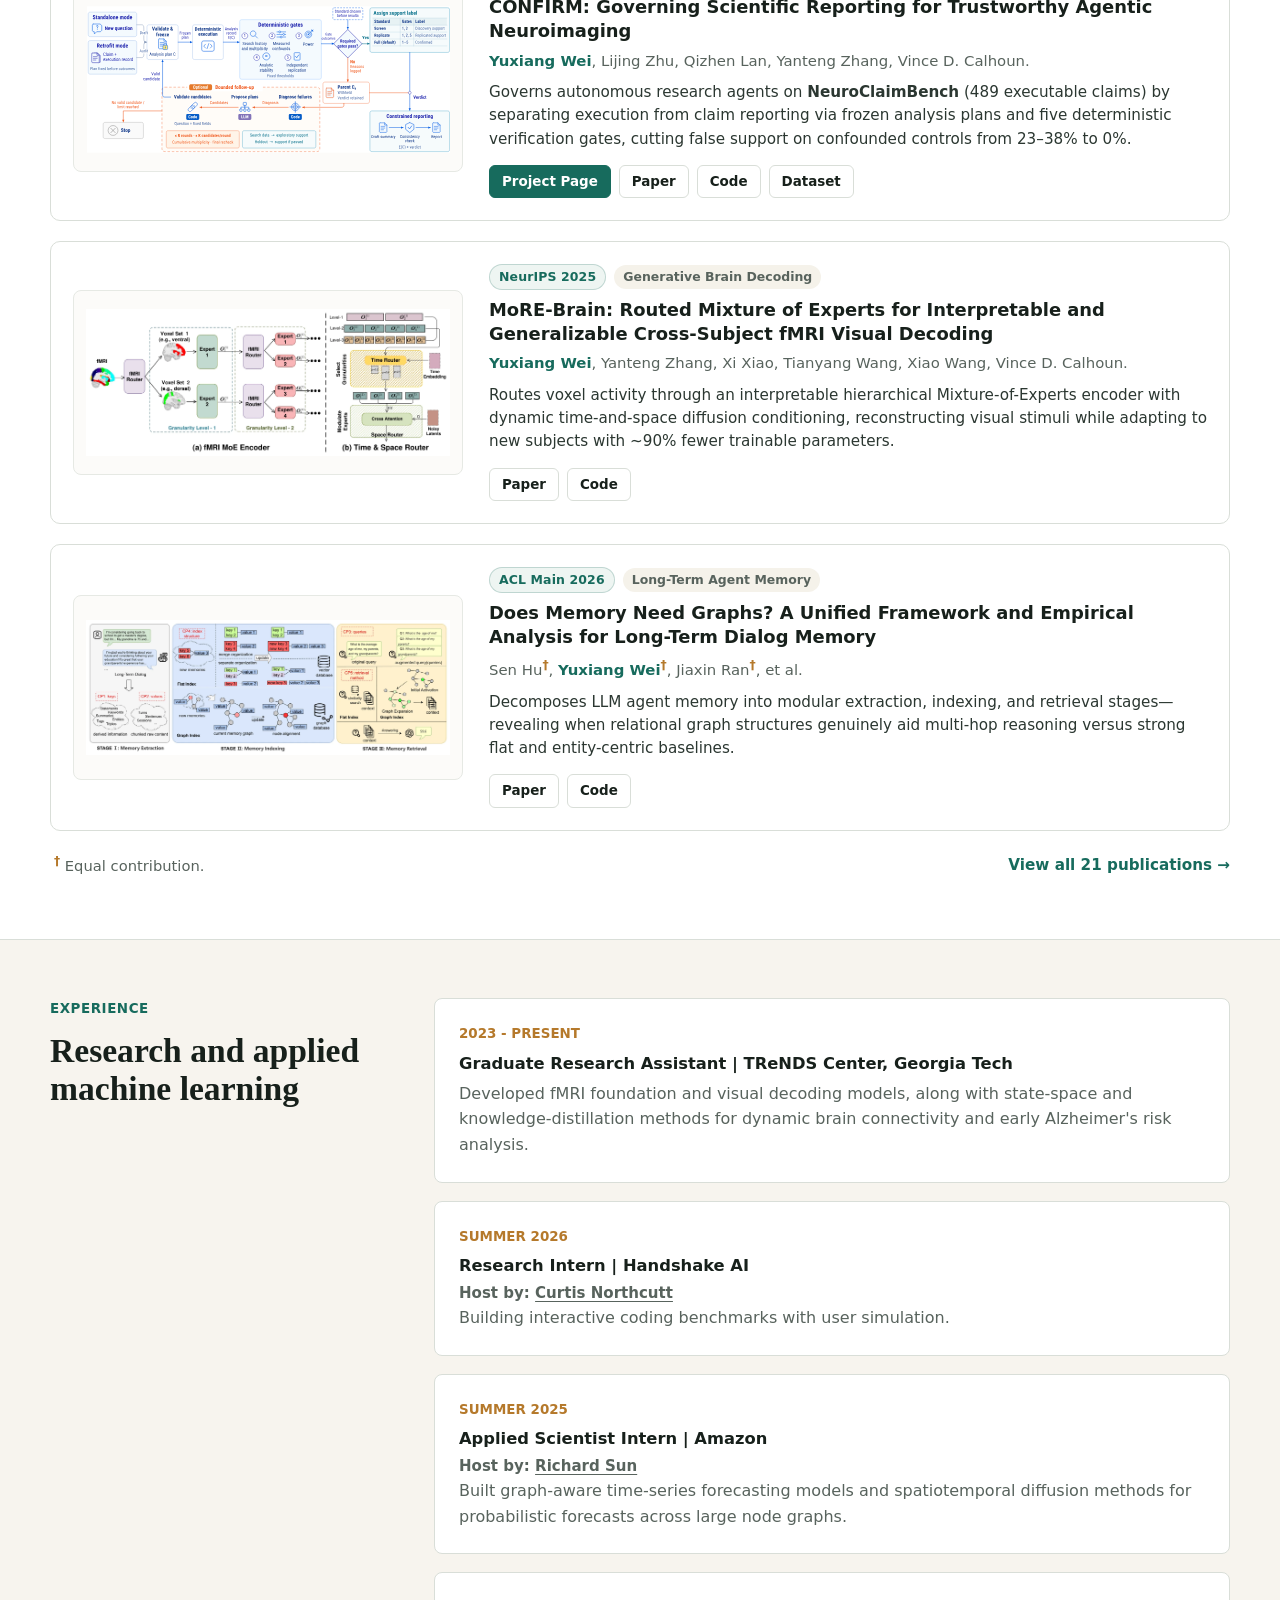
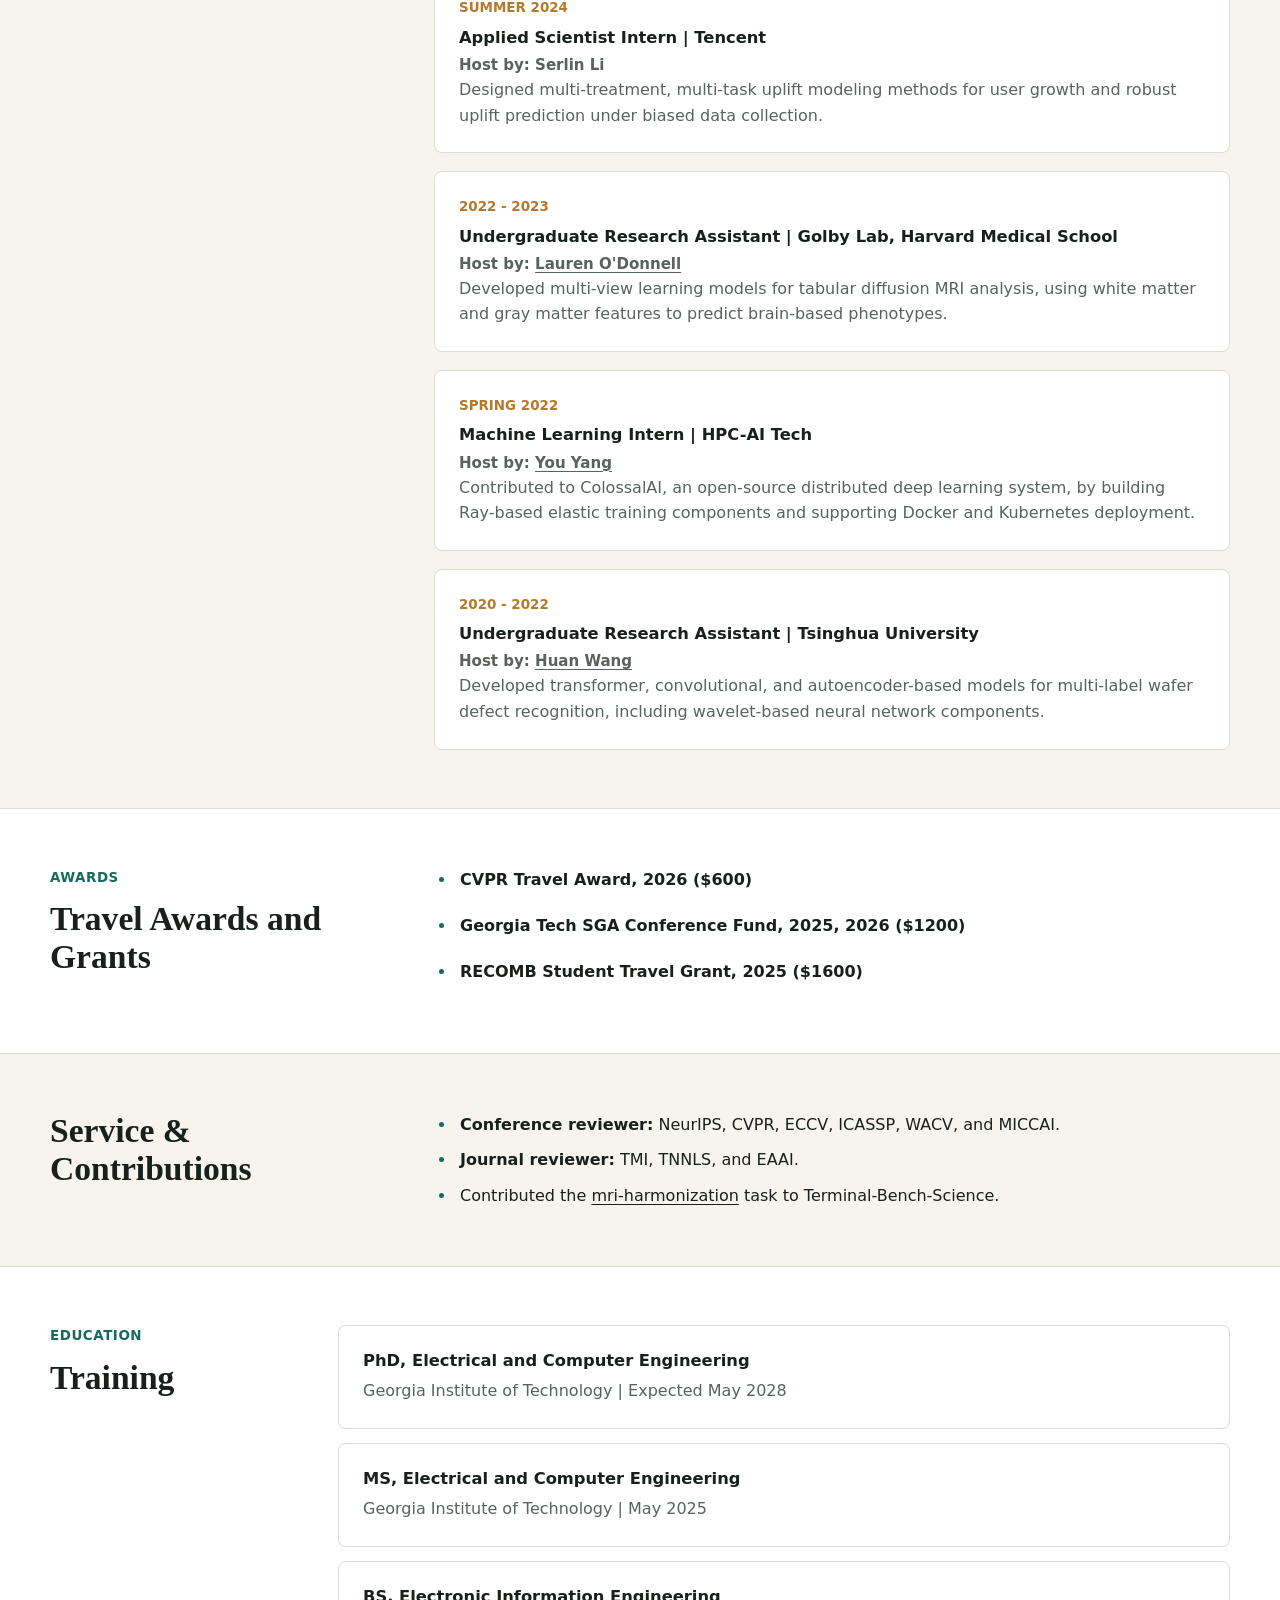
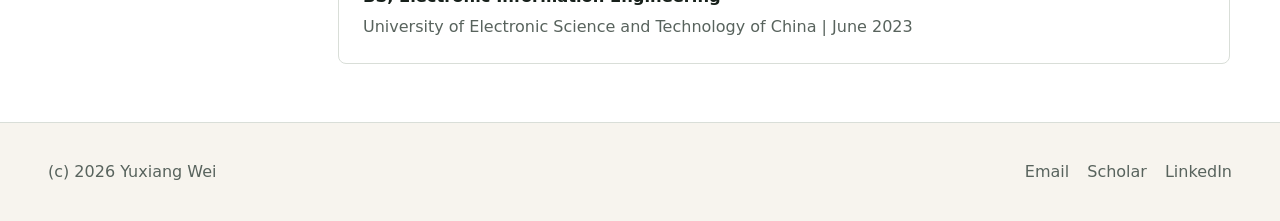
==== commit 8d34f453: "Redesign hero with compact circular portrait and tighter page layout" ====
--- a/index.html
+++ b/index.html
@@ -36,88 +36,64 @@
     <main id="top">
       <section class="hero">
         <div class="hero-content">
-          <p class="eyebrow">PhD Student | Georgia Institute of Technology</p>
           <h1>Yuxiang Wei</h1>
+          <p class="hero-meta">
+            <span>PhD Student in ECE, Georgia Tech</span>
+            <span class="meta-sep" aria-hidden="true">&middot;</span>
+            <span>Advisor: <a href="https://research.gatech.edu/people/vince-calhoun" target="_blank" rel="noopener noreferrer">Vince D. Calhoun</a></span>
+            <span class="meta-sep" aria-hidden="true">&middot;</span>
+            <a href="mailto:weiyuxiang@gatech.edu">weiyuxiang@gatech.edu</a>
+          </p>
           <p class="lead">
-            I build foundation models for fMRI and benchmarks for reliable language agents.
+            I build foundation models and world models for fMRI, alongside benchmarks and governance frameworks for reliable LLM agents.
           </p>
           <p class="summary">
-            At Georgia Tech, my research connects brain activity with language, vision,
-            and multimodal neuroimaging through fMRI LLMs, diffusion-based stimulus
-            reconstruction, and multimodal representation learning. Beyond neuroscience,
-            I study how to evaluate LLM systems, especially long-term memory and coding
-            agents.
+            At Georgia Tech, my research connects brain dynamics with language and vision through latent brain world models,
+            language-aligned fMRI foundation models, and generative neural decoding. Beyond neuroscience, I study post-training
+            and evaluation for agentic systems&mdash;spanning long-term memory, interactive coding benchmarks, and trustworthy scientific agents.
           </p>
           <div class="actions" aria-label="Profile links">
-            <a class="button" href="YuxiangWei.pdf" target="_blank" rel="noopener noreferrer">CV (PDF)</a>
-            <a class="button" href="https://scholar.google.com/citations?user=iGde1EAAAAAJ">Google Scholar</a>
-            <a class="button" href="https://www.linkedin.com/in/yuxiang-wei-867596236">LinkedIn</a>
-            <a class="button" href="https://github.com/yuxiangwei0808">GitHub</a>
+            <a class="button primary" href="YuxiangWei.pdf" target="_blank" rel="noopener noreferrer">CV (PDF)</a>
+            <a class="button" href="https://scholar.google.com/citations?user=iGde1EAAAAAJ" target="_blank" rel="noopener noreferrer">Google Scholar</a>
+            <a class="button" href="https://github.com/yuxiangwei0808" target="_blank" rel="noopener noreferrer">GitHub</a>
+            <a class="button" href="https://www.linkedin.com/in/yuxiang-wei-867596236" target="_blank" rel="noopener noreferrer">LinkedIn</a>
+            <a class="button" href="mailto:weiyuxiang@gatech.edu">Email</a>
           </div>
         </div>
 
-        <aside class="profile-panel" aria-label="Profile summary">
-          <div class="portrait">
-            <img src="photo.jpg" alt="Yuxiang Wei">
-          </div>
-          <dl class="profile-facts">
-            <div>
-              <dt>Affiliation</dt>
-              <dd>Georgia Tech ECE</dd>
-            </div>
-            <div>
-              <dt>Advisor</dt>
-              <dd><a href="https://research.gatech.edu/people/vince-calhoun">Vince D. Calhoun</a></dd>
-            </div>
-            <div>
-              <dt>Focus</dt>
-              <dd>Machine Learning</dd>
-            </div>
-            <div>
-              <dt>Email</dt>
-              <dd><a href="mailto:weiyuxiang@gatech.edu">weiyuxiang@gatech.edu</a></dd>
-            </div>
-          </dl>
-        </aside>
+        <div class="hero-portrait">
+          <img src="photo.jpg" alt="Portrait of Yuxiang Wei">
+        </div>
       </section>
 
-      <section id="research" class="section">
-        <div class="section-inner two-column">
-          <div>
-            <p class="eyebrow">Research</p>
-            <h2>Developing foundation models for brain signals and benchmarks for reliable AI agents.</h2>
+      <section id="research" class="section research-section">
+        <div class="section-inner">
+          <div class="research-header">
+            <p class="eyebrow">Research Pillars</p>
           </div>
           <div class="research-grid">
             <article class="card">
-              <h3>Foundation Models</h3>
-              <p>
-                I build multimodal foundation models for fMRI that align brain activity
-                with language and vision, supporting neural decoding, stimulus reconstruction,
-                and cross-subject generalization.
+              <h3>Foundation &amp; World Models</h3>
+              <p>
+                Multimodal fMRI foundation models and JEPA-trained latent world models for brain dynamics, neural decoding, and cross-subject generalization.
               </p>
             </article>
             <article class="card">
-              <h3>Clinical Applications</h3>
-              <p>
-                I explore how foundation models and multimodal neuroimaging can support
-                clinical problems such as early Alzheimer's disease assessment, with an
-                emphasis on interpretable biomedical signals.
+              <h3>Clinical Neuroimaging</h3>
+              <p>
+                Dynamic brain connectivity and multimodal neuroimaging models for early Alzheimer's assessment and interpretable clinical biomarkers.
               </p>
             </article>
             <article class="card">
               <h3>Agentic Memory</h3>
               <p>
-                I study how long-term memory should be represented, organized, retrieved,
-                and maintained in dialogue agents and AI clones, separating useful memory
-                structure from unnecessary architectural complexity.
+                Modular architectures and empirical analysis for representing, indexing, retrieving, and maintaining long-horizon memory in LLM agents.
               </p>
             </article>
             <article class="card">
-              <h3>Benchmarks</h3>
-              <p>
-                I design benchmarks for LLM systems, including coding agents and memory
-                systems, to understand how communication, context, and task design affect
-                real-world performance.
+              <h3>Agent Benchmarks &amp; Governance</h3>
+              <p>
+                Executable evaluation suites and deterministic verification frameworks for interactive coding agents and trustworthy scientific reporting.
               </p>
             </article>
           </div>
--- a/styles.css
+++ b/styles.css
@@ -90,24 +90,24 @@
 
 .hero {
   display: grid;
-  grid-template-columns: minmax(0, 1fr) 370px;
-  gap: 56px;
+  grid-template-columns: minmax(0, 1fr) 172px;
+  gap: 44px;
   align-items: center;
   max-width: 1180px;
-  min-height: calc(100vh - 72px);
   margin: 0 auto;
-  padding: 72px 48px 84px;
+  padding: 52px 48px 34px;
 }
 
 .hero-content {
-  max-width: 760px;
+  max-width: 820px;
 }
 
 .eyebrow {
-  margin: 0 0 14px;
-  color: var(--teal);
-  font-size: 0.88rem;
-  font-weight: 700;
+  margin: 0 0 12px;
+  color: var(--teal);
+  font-size: 0.84rem;
+  font-weight: 800;
+  letter-spacing: 0.04em;
   text-transform: uppercase;
 }
 
@@ -119,61 +119,90 @@
 }
 
 h1 {
-  margin-bottom: 22px;
+  margin-bottom: 10px;
   font-family: Georgia, "Times New Roman", serif;
-  font-size: 4.8rem;
-  line-height: 0.98;
+  font-size: 3.15rem;
+  line-height: 1.05;
   font-weight: 700;
 }
 
 h2 {
-  margin-bottom: 22px;
+  margin-bottom: 18px;
   font-family: Georgia, "Times New Roman", serif;
-  font-size: 2.45rem;
-  line-height: 1.12;
+  font-size: 2.1rem;
+  line-height: 1.14;
   font-weight: 700;
 }
 
 h3 {
-  margin-bottom: 8px;
-  font-size: 1.05rem;
+  margin-bottom: 6px;
+  font-size: 1.02rem;
   line-height: 1.35;
 }
 
+.hero-meta {
+  display: flex;
+  flex-wrap: wrap;
+  align-items: center;
+  gap: 4px 10px;
+  margin-bottom: 18px;
+  color: var(--muted);
+  font-size: 0.95rem;
+  font-weight: 600;
+}
+
+.hero-meta a {
+  color: var(--teal);
+  text-decoration: none;
+}
+
+.hero-meta a:hover {
+  text-decoration: underline;
+}
+
+.meta-sep {
+  color: #b5bdb8;
+}
+
 .lead {
-  max-width: 720px;
-  margin-bottom: 18px;
-  color: #26332d;
-  font-size: 1.35rem;
-  line-height: 1.45;
+  max-width: 780px;
+  margin-bottom: 12px;
+  color: #212e28;
+  font-size: 1.2rem;
+  font-weight: 600;
+  line-height: 1.44;
 }
 
 .summary {
-  max-width: 700px;
-  color: var(--muted);
-  font-size: 1.05rem;
+  max-width: 780px;
+  margin-bottom: 0;
+  color: var(--muted);
+  font-size: 0.98rem;
+  line-height: 1.62;
 }
 
 .actions {
   display: flex;
   flex-wrap: wrap;
-  gap: 12px;
-  margin-top: 32px;
+  gap: 10px;
+  margin-top: 22px;
 }
 
 .button {
   display: inline-flex;
   align-items: center;
   justify-content: center;
-  min-height: 44px;
-  padding: 10px 16px;
+  min-height: 38px;
+  padding: 7px 14px;
   border: 1px solid var(--line);
   border-radius: 6px;
   background: var(--surface);
   color: var(--ink);
+  font-size: 0.9rem;
   font-weight: 700;
   text-decoration: none;
-  box-shadow: 0 4px 14px rgba(23, 32, 27, 0.06);
+  box-shadow: 0 2px 8px rgba(23, 32, 27, 0.05);
+  transition: border-color 0.15s ease, color 0.15s ease, background-color 0.15s ease;
 }
 
 .button:hover {
@@ -192,56 +221,40 @@
   color: #ffffff;
 }
 
-.profile-panel {
-  padding: 28px;
-  border: 1px solid var(--line);
-  border-radius: 8px;
-  background: var(--surface);
-  box-shadow: var(--shadow);
-}
-
-.portrait {
-  aspect-ratio: 1;
+.hero-portrait {
+  width: 164px;
+  height: 164px;
+  justify-self: end;
+  border-radius: 50%;
   overflow: hidden;
-  border-radius: 8px;
-  background: var(--surface-muted);
-}
-
-.portrait img {
+  border: 2px solid var(--line);
+  background: #ffffff;
+  box-shadow: 0 12px 30px rgba(23, 32, 27, 0.09);
+}
+
+.hero-portrait img {
   display: block;
   width: 100%;
   height: 100%;
-  object-fit: contain;
-}
-
-.profile-facts {
-  display: grid;
-  gap: 16px;
-  margin: 24px 0 0;
-}
-
-.profile-facts div {
-  display: grid;
-  gap: 2px;
-  padding-top: 14px;
-  border-top: 1px solid var(--line);
-}
-
-.profile-facts dt {
-  color: var(--muted);
-  font-size: 0.82rem;
-  font-weight: 700;
-  text-transform: uppercase;
-}
-
-.profile-facts dd {
-  margin: 0;
-  font-weight: 700;
-  overflow-wrap: anywhere;
+  object-fit: cover;
+  object-position: center 16%;
 }
 
 .section {
-  padding: 84px 48px;
+  padding: 58px 48px;
+}
+
+.research-section {
+  padding-top: 12px;
+  padding-bottom: 52px;
+}
+
+.research-header {
+  margin-bottom: 12px;
+}
+
+.research-header .eyebrow {
+  margin-bottom: 0;
 }
 
 .section.band {
@@ -279,15 +292,20 @@
 
 .research-grid {
   display: grid;
-  grid-template-columns: repeat(2, minmax(0, 1fr));
-  gap: 18px;
+  grid-template-columns: repeat(4, minmax(0, 1fr));
+  gap: 14px;
 }
 
 .card {
-  padding: 24px;
+  padding: 18px 20px;
   border: 1px solid var(--line);
   border-radius: 8px;
   background: var(--surface);
+}
+
+.card p {
+  font-size: 0.91rem;
+  line-height: 1.52;
 }
 
 .card:nth-child(3n + 1) {
@@ -784,28 +802,34 @@
     padding: 0 28px;
   }
 
-  .hero,
   .two-column,
-  .cv-grid {
-    grid-template-columns: 1fr;
-  }
-
-  .hero {
-    min-height: 0;
-    padding: 56px 28px 72px;
-  }
-
-  .profile-panel {
-    max-width: 520px;
-  }
-
-  .section {
-    padding: 70px 28px;
-  }
-
-  .research-grid,
+  .cv-grid,
   .project-card {
     grid-template-columns: 1fr;
+  }
+
+  .hero {
+    grid-template-columns: minmax(0, 1fr) 144px;
+    gap: 28px;
+    padding: 42px 28px 28px;
+  }
+
+  .hero-portrait {
+    width: 140px;
+    height: 140px;
+  }
+
+  .section {
+    padding: 50px 28px;
+  }
+
+  .research-section {
+    padding-top: 10px;
+    padding-bottom: 44px;
+  }
+
+  .research-grid {
+    grid-template-columns: repeat(2, minmax(0, 1fr));
   }
 
   .project-media {
@@ -838,24 +862,41 @@
   }
 
   .hero {
-    gap: 36px;
-    padding: 46px 20px 64px;
+    grid-template-columns: 1fr;
+    gap: 18px;
+    padding: 32px 20px 24px;
+  }
+
+  .hero-portrait {
+    order: -1;
+    justify-self: start;
+    width: 108px;
+    height: 108px;
   }
 
   h1 {
-    font-size: 3.25rem;
+    font-size: 2.5rem;
   }
 
   h2 {
-    font-size: 2rem;
+    font-size: 1.75rem;
   }
 
   .lead {
-    font-size: 1.15rem;
+    font-size: 1.08rem;
   }
 
   .section {
-    padding: 58px 20px;
+    padding: 44px 20px;
+  }
+
+  .research-section {
+    padding-top: 8px;
+    padding-bottom: 38px;
+  }
+
+  .research-grid {
+    grid-template-columns: 1fr;
   }
 
   .section-heading {
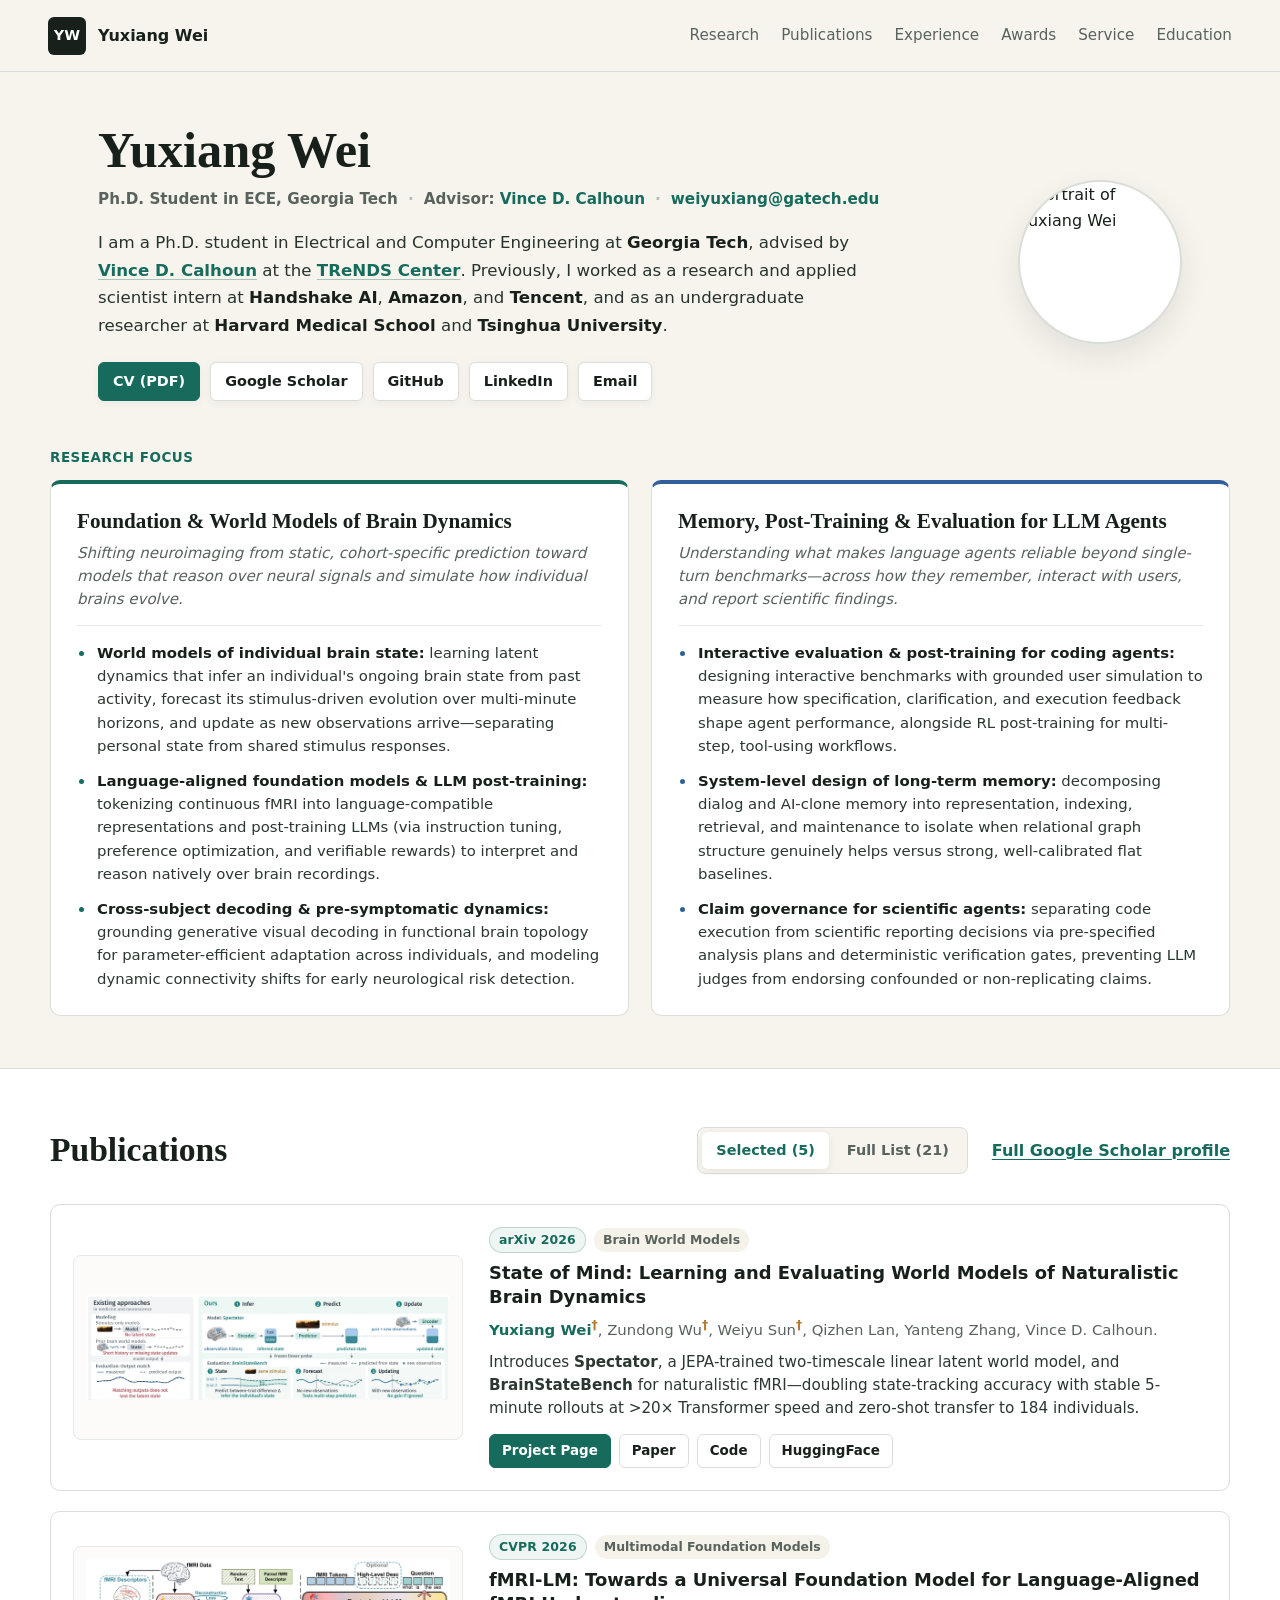
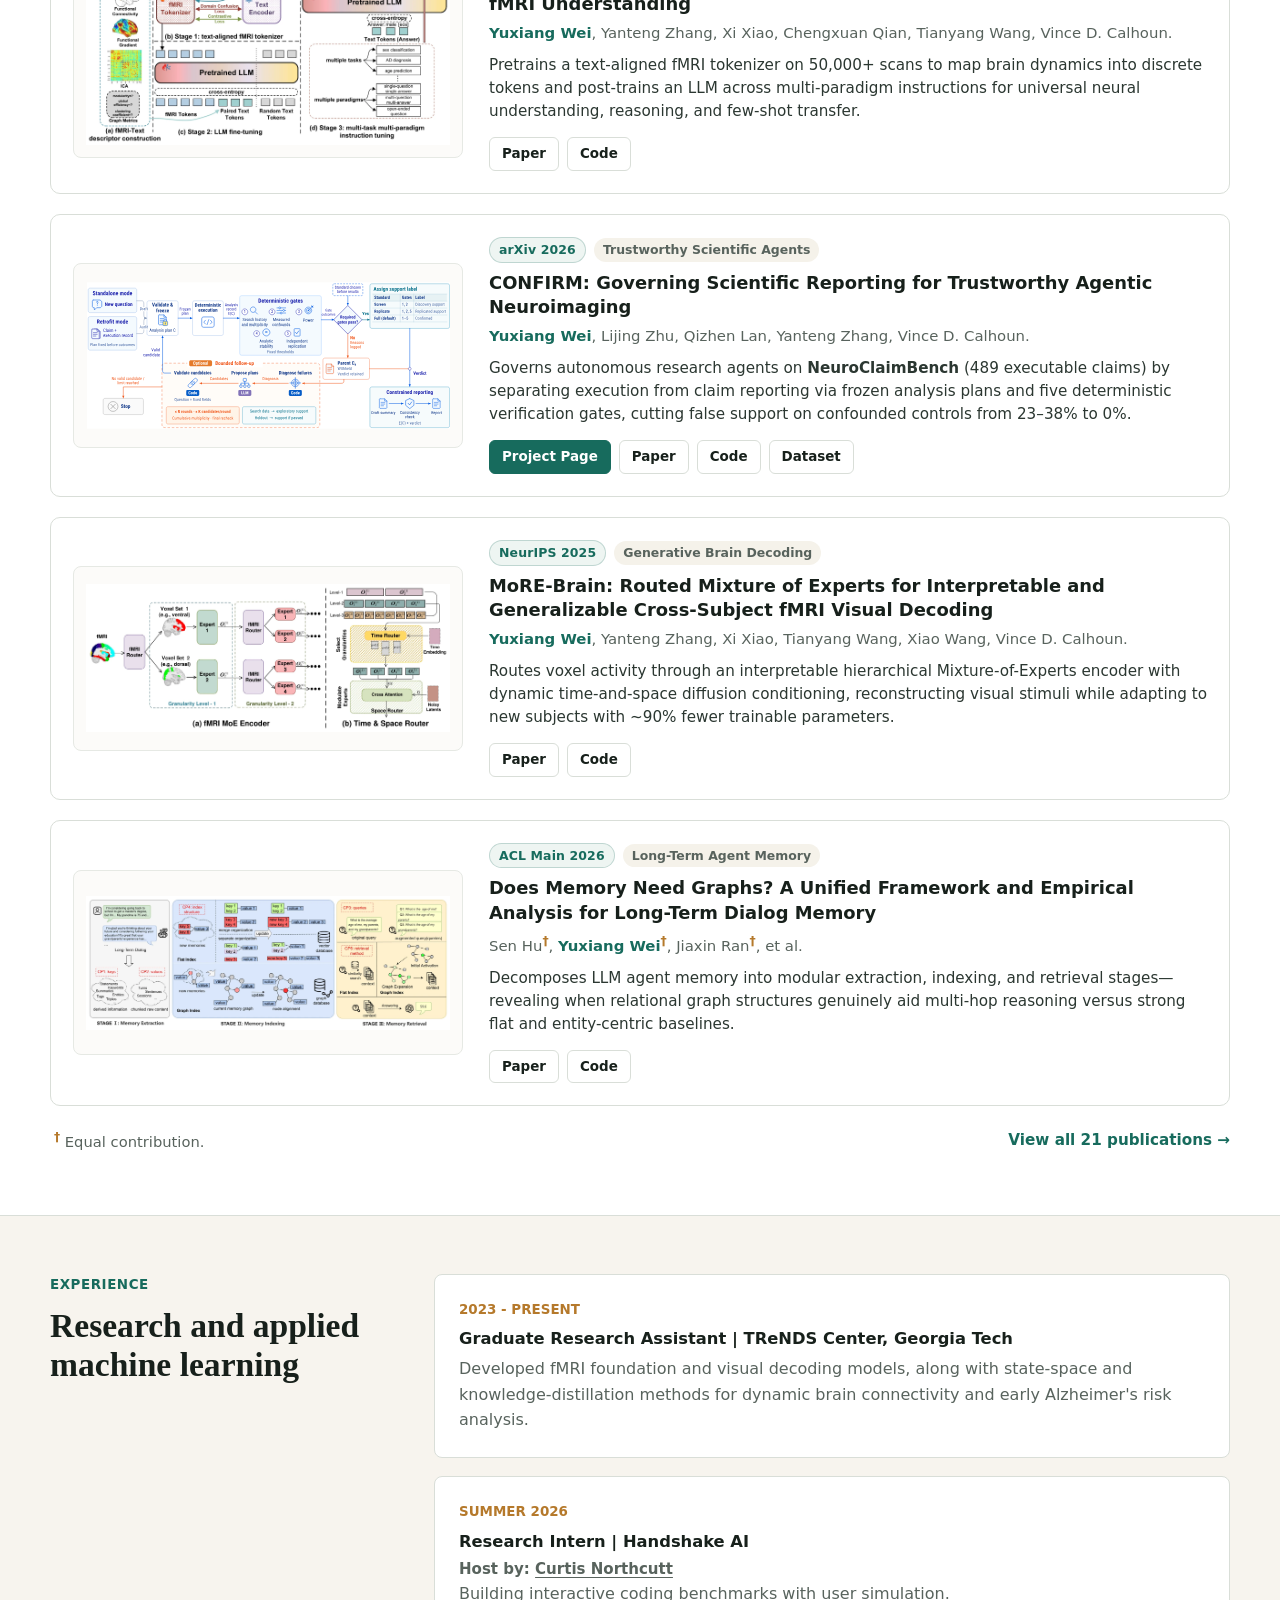
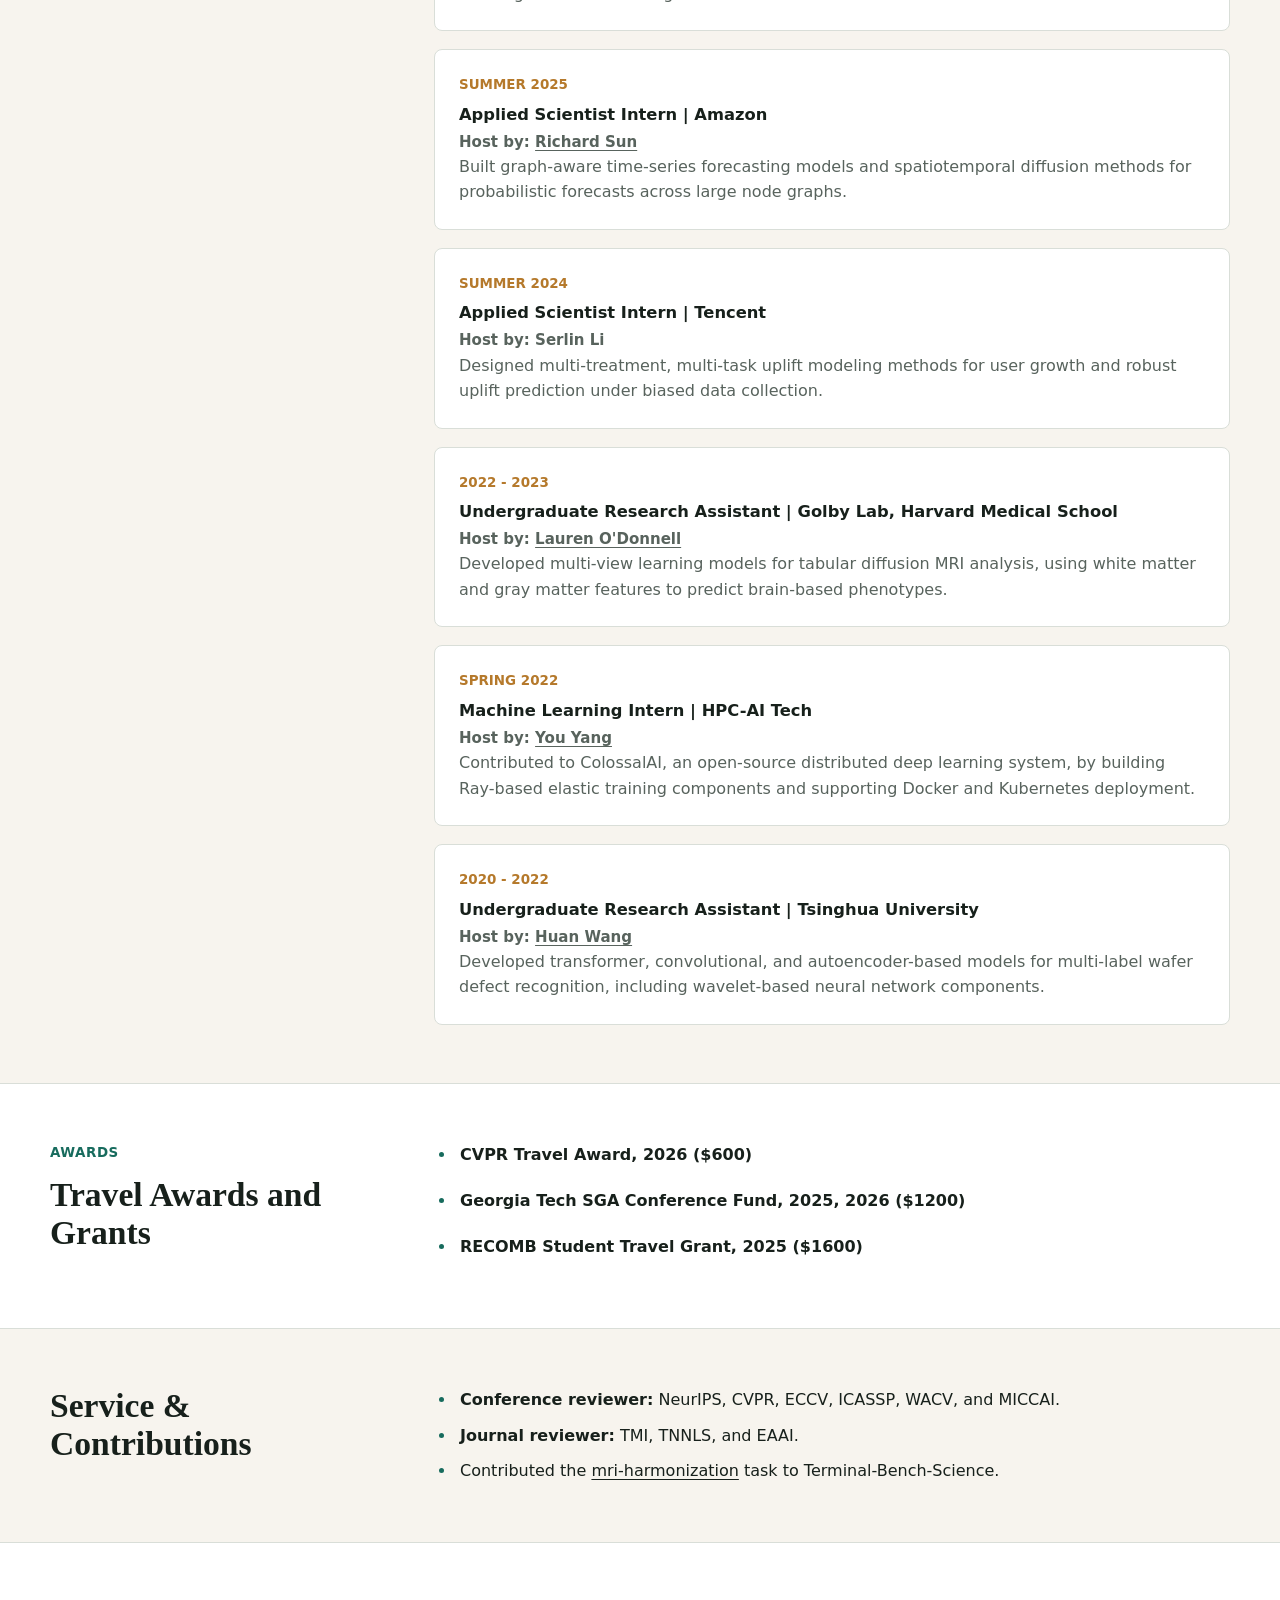
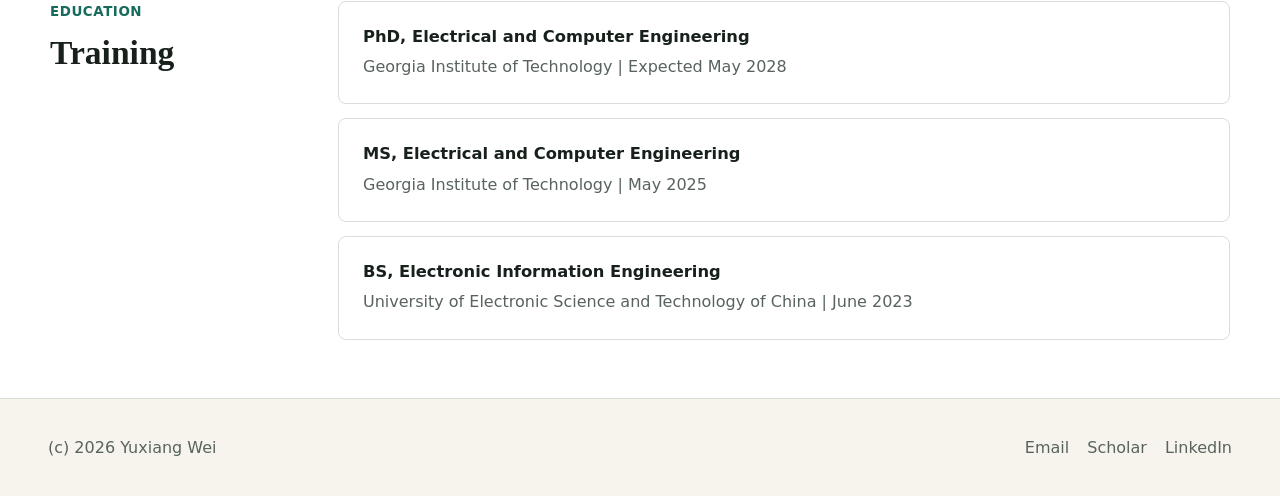
==== commit 55ef499f: "Update bio and research focus columns with paper-grounded framing" ====
--- a/index.html
+++ b/index.html
@@ -6,13 +6,13 @@
     <title>Yuxiang Wei</title>
     <meta
       name="description"
-      content="Yuxiang Wei is a PhD student at Georgia Tech building foundation models for fMRI and benchmarks for reliable language agents."
+      content="Yuxiang Wei is a Ph.D. student at Georgia Tech researching foundation and world models of brain dynamics, alongside memory, post-training, and evaluation for LLM agents."
     >
     <meta name="author" content="Yuxiang Wei">
     <meta property="og:title" content="Yuxiang Wei">
     <meta
       property="og:description"
-      content="PhD student at Georgia Tech building fMRI foundation models and evaluating LLM memory and coding agents."
+      content="Ph.D. student at Georgia Tech researching foundation and world models of brain dynamics, and memory, post-training, and evaluation for LLM agents."
     >
     <meta property="og:type" content="website">
     <link rel="stylesheet" href="styles.css">
@@ -38,19 +38,18 @@
         <div class="hero-content">
           <h1>Yuxiang Wei</h1>
           <p class="hero-meta">
-            <span>PhD Student in ECE, Georgia Tech</span>
+            <span>Ph.D. Student in ECE, Georgia Tech</span>
             <span class="meta-sep" aria-hidden="true">&middot;</span>
             <span>Advisor: <a href="https://research.gatech.edu/people/vince-calhoun" target="_blank" rel="noopener noreferrer">Vince D. Calhoun</a></span>
             <span class="meta-sep" aria-hidden="true">&middot;</span>
             <a href="mailto:weiyuxiang@gatech.edu">weiyuxiang@gatech.edu</a>
           </p>
-          <p class="lead">
-            I build foundation models and world models for fMRI, alongside benchmarks and governance frameworks for reliable LLM agents.
-          </p>
-          <p class="summary">
-            At Georgia Tech, my research connects brain dynamics with language and vision through latent brain world models,
-            language-aligned fMRI foundation models, and generative neural decoding. Beyond neuroscience, I study post-training
-            and evaluation for agentic systems&mdash;spanning long-term memory, interactive coding benchmarks, and trustworthy scientific agents.
+          <p class="bio-text">
+            I am a Ph.D. student in Electrical and Computer Engineering at <strong>Georgia Tech</strong>, advised by
+            <a href="https://research.gatech.edu/people/vince-calhoun" target="_blank" rel="noopener noreferrer">Vince D. Calhoun</a>
+            at the <a href="https://trendscenter.org/" target="_blank" rel="noopener noreferrer">TReNDS Center</a>.
+            Previously, I worked as a research and applied scientist intern at <strong>Handshake AI</strong>, <strong>Amazon</strong>, and <strong>Tencent</strong>,
+            and as an undergraduate researcher at <strong>Harvard Medical School</strong> and <strong>Tsinghua University</strong>.
           </p>
           <div class="actions" aria-label="Profile links">
             <a class="button primary" href="YuxiangWei.pdf" target="_blank" rel="noopener noreferrer">CV (PDF)</a>
@@ -69,32 +68,43 @@
       <section id="research" class="section research-section">
         <div class="section-inner">
           <div class="research-header">
-            <p class="eyebrow">Research Pillars</p>
+            <p class="eyebrow">Research Focus</p>
           </div>
           <div class="research-grid">
-            <article class="card">
-              <h3>Foundation &amp; World Models</h3>
-              <p>
-                Multimodal fMRI foundation models and JEPA-trained latent world models for brain dynamics, neural decoding, and cross-subject generalization.
-              </p>
-            </article>
-            <article class="card">
-              <h3>Clinical Neuroimaging</h3>
-              <p>
-                Dynamic brain connectivity and multimodal neuroimaging models for early Alzheimer's assessment and interpretable clinical biomarkers.
-              </p>
-            </article>
-            <article class="card">
-              <h3>Agentic Memory</h3>
-              <p>
-                Modular architectures and empirical analysis for representing, indexing, retrieving, and maintaining long-horizon memory in LLM agents.
-              </p>
-            </article>
-            <article class="card">
-              <h3>Agent Benchmarks &amp; Governance</h3>
-              <p>
-                Executable evaluation suites and deterministic verification frameworks for interactive coding agents and trustworthy scientific reporting.
-              </p>
+            <article class="card horizon-card">
+              <h3>Foundation &amp; World Models of Brain Dynamics</h3>
+              <p class="horizon-subtitle">
+                Shifting neuroimaging from static, cohort-specific prediction toward models that reason over neural signals and simulate how individual brains evolve.
+              </p>
+              <ul class="horizon-list">
+                <li>
+                  <strong>World models of individual brain state:</strong> learning latent dynamics that infer an individual's ongoing brain state from past activity, forecast its stimulus-driven evolution over multi-minute horizons, and update as new observations arrive&mdash;separating personal state from shared stimulus responses.
+                </li>
+                <li>
+                  <strong>Language-aligned foundation models &amp; LLM post-training:</strong> tokenizing continuous fMRI into language-compatible representations and post-training LLMs (via instruction tuning, preference optimization, and verifiable rewards) to interpret and reason natively over brain recordings.
+                </li>
+                <li>
+                  <strong>Cross-subject decoding &amp; pre-symptomatic dynamics:</strong> grounding generative visual decoding in functional brain topology for parameter-efficient adaptation across individuals, and modeling dynamic connectivity shifts for early neurological risk detection.
+                </li>
+              </ul>
+            </article>
+
+            <article class="card horizon-card">
+              <h3>Memory, Post-Training &amp; Evaluation for LLM Agents</h3>
+              <p class="horizon-subtitle">
+                Understanding what makes language agents reliable beyond single-turn benchmarks&mdash;across how they remember, interact with users, and report scientific findings.
+              </p>
+              <ul class="horizon-list">
+                <li>
+                  <strong>Interactive evaluation &amp; post-training for coding agents:</strong> designing interactive benchmarks with grounded user simulation to measure how specification, clarification, and execution feedback shape agent performance, alongside RL post-training for multi-step, tool-using workflows.
+                </li>
+                <li>
+                  <strong>System-level design of long-term memory:</strong> decomposing dialog and AI-clone memory into representation, indexing, retrieval, and maintenance to isolate when relational graph structure genuinely helps versus strong, well-calibrated flat baselines.
+                </li>
+                <li>
+                  <strong>Claim governance for scientific agents:</strong> separating code execution from scientific reporting decisions via pre-specified analysis plans and deterministic verification gates, preventing LLM judges from endorsing confounded or non-replicating claims.
+                </li>
+              </ul>
             </article>
           </div>
         </div>
--- a/styles.css
+++ b/styles.css
@@ -164,21 +164,28 @@
   color: #b5bdb8;
 }
 
-.lead {
-  max-width: 780px;
-  margin-bottom: 12px;
-  color: #212e28;
-  font-size: 1.2rem;
-  font-weight: 600;
-  line-height: 1.44;
-}
-
-.summary {
-  max-width: 780px;
+.bio-text {
+  max-width: 800px;
   margin-bottom: 0;
-  color: var(--muted);
-  font-size: 0.98rem;
-  line-height: 1.62;
+  color: #26332d;
+  font-size: 1.04rem;
+  line-height: 1.66;
+}
+
+.bio-text strong {
+  color: var(--ink);
+  font-weight: 750;
+}
+
+.bio-text a {
+  color: var(--teal);
+  font-weight: 650;
+  text-decoration: underline;
+  text-decoration-color: rgba(23, 107, 93, 0.35);
+}
+
+.bio-text a:hover {
+  text-decoration-color: var(--teal);
 }
 
 .actions {
@@ -292,20 +299,61 @@
 
 .research-grid {
   display: grid;
-  grid-template-columns: repeat(4, minmax(0, 1fr));
-  gap: 14px;
+  grid-template-columns: repeat(2, minmax(0, 1fr));
+  gap: 22px;
+  align-items: stretch;
 }
 
 .card {
-  padding: 18px 20px;
+  padding: 24px 26px;
   border: 1px solid var(--line);
-  border-radius: 8px;
+  border-radius: 10px;
   background: var(--surface);
 }
 
-.card p {
-  font-size: 0.91rem;
+.horizon-card h3 {
+  margin-bottom: 8px;
+  font-family: Georgia, "Times New Roman", serif;
+  font-size: 1.32rem;
+  line-height: 1.24;
+  color: var(--ink);
+}
+
+.horizon-card p.horizon-subtitle {
+  margin-bottom: 16px;
+  padding-bottom: 14px;
+  border-bottom: 1px solid #e7ebe5;
+  color: var(--muted);
+  font-size: 0.94rem;
+  font-style: italic;
   line-height: 1.52;
+}
+
+.horizon-list {
+  display: grid;
+  gap: 12px;
+  margin: 0;
+  padding-left: 18px;
+  color: #2b3731;
+  font-size: 0.93rem;
+  line-height: 1.56;
+}
+
+.horizon-list li {
+  padding-left: 2px;
+}
+
+.horizon-list strong {
+  color: var(--ink);
+  font-weight: 750;
+}
+
+.horizon-card:nth-child(1) .horizon-list li::marker {
+  color: var(--teal);
+}
+
+.horizon-card:nth-child(2) .horizon-list li::marker {
+  color: var(--blue);
 }
 
 .card:nth-child(3n + 1) {
@@ -829,7 +877,7 @@
   }
 
   .research-grid {
-    grid-template-columns: repeat(2, minmax(0, 1fr));
+    grid-template-columns: 1fr;
   }
 
   .project-media {
@@ -882,8 +930,12 @@
     font-size: 1.75rem;
   }
 
-  .lead {
-    font-size: 1.08rem;
+  .bio-text {
+    font-size: 0.98rem;
+  }
+
+  .card {
+    padding: 20px 18px;
   }
 
   .section {
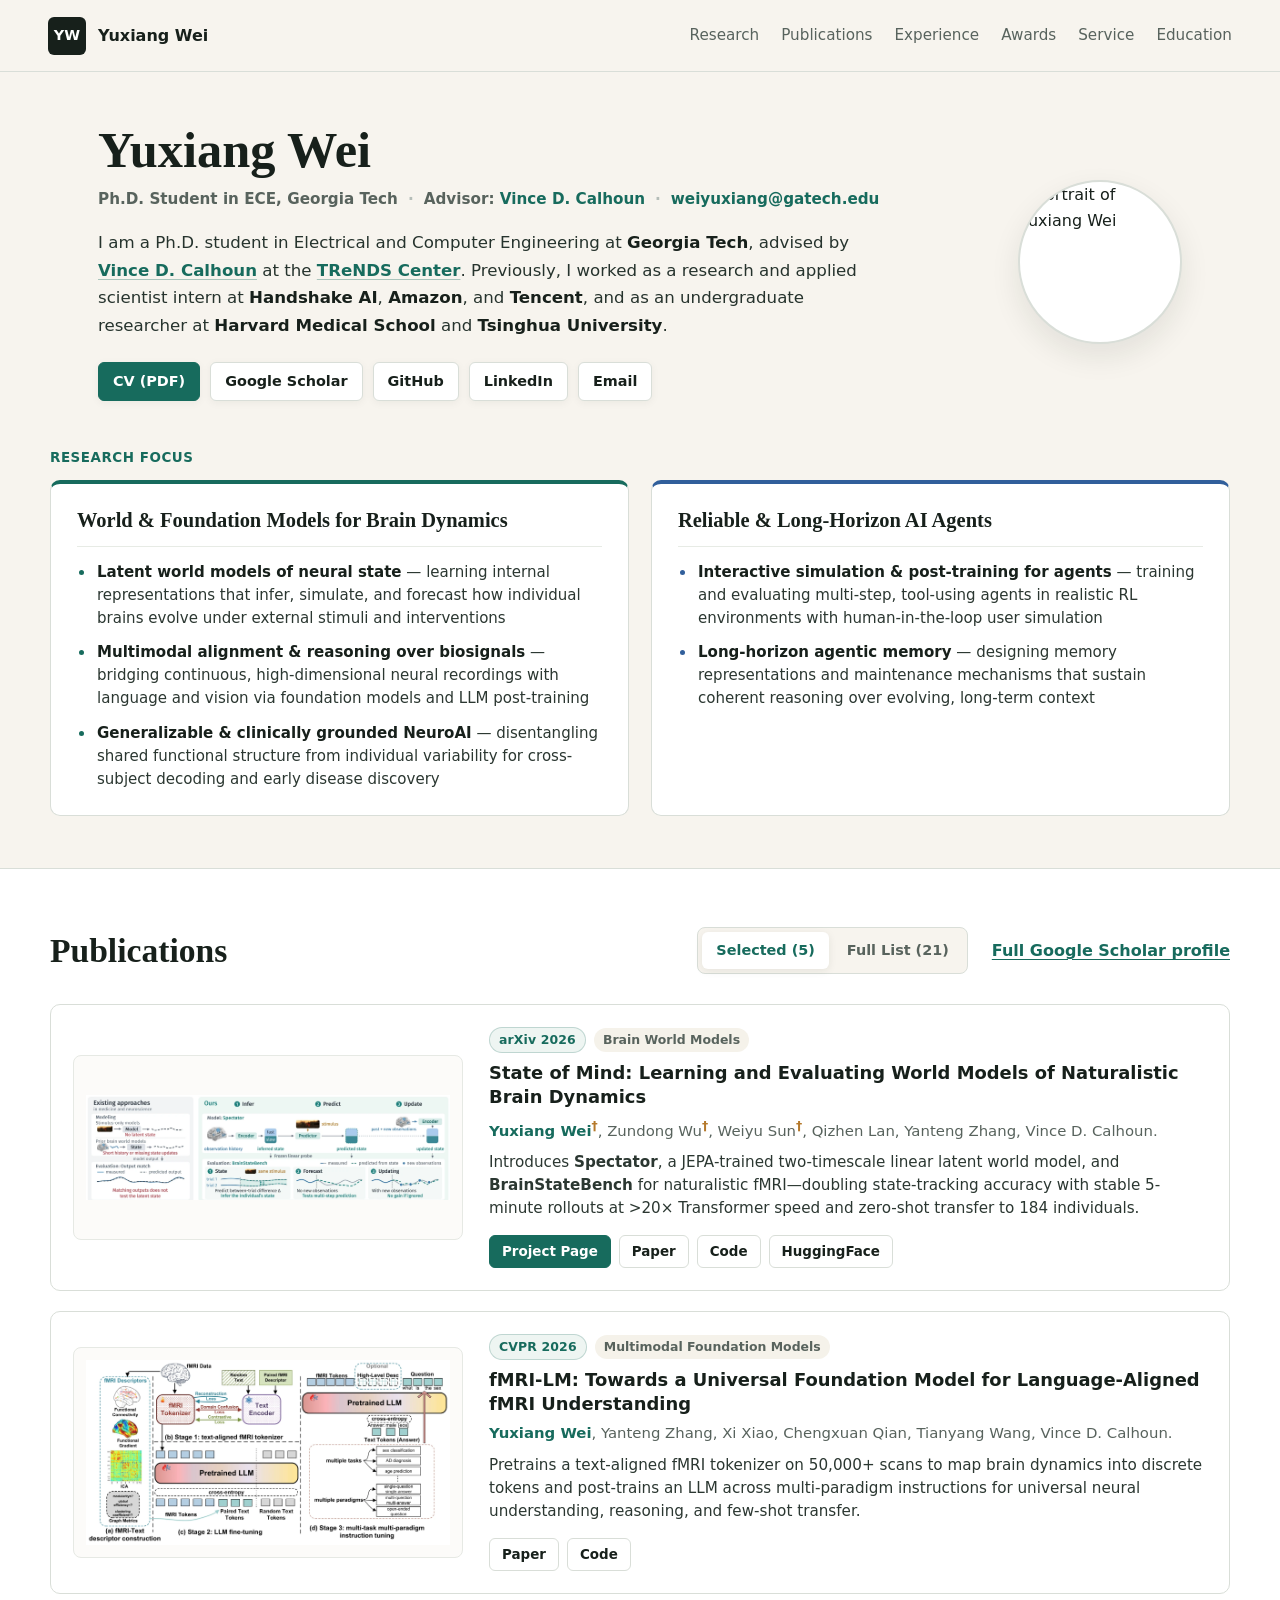
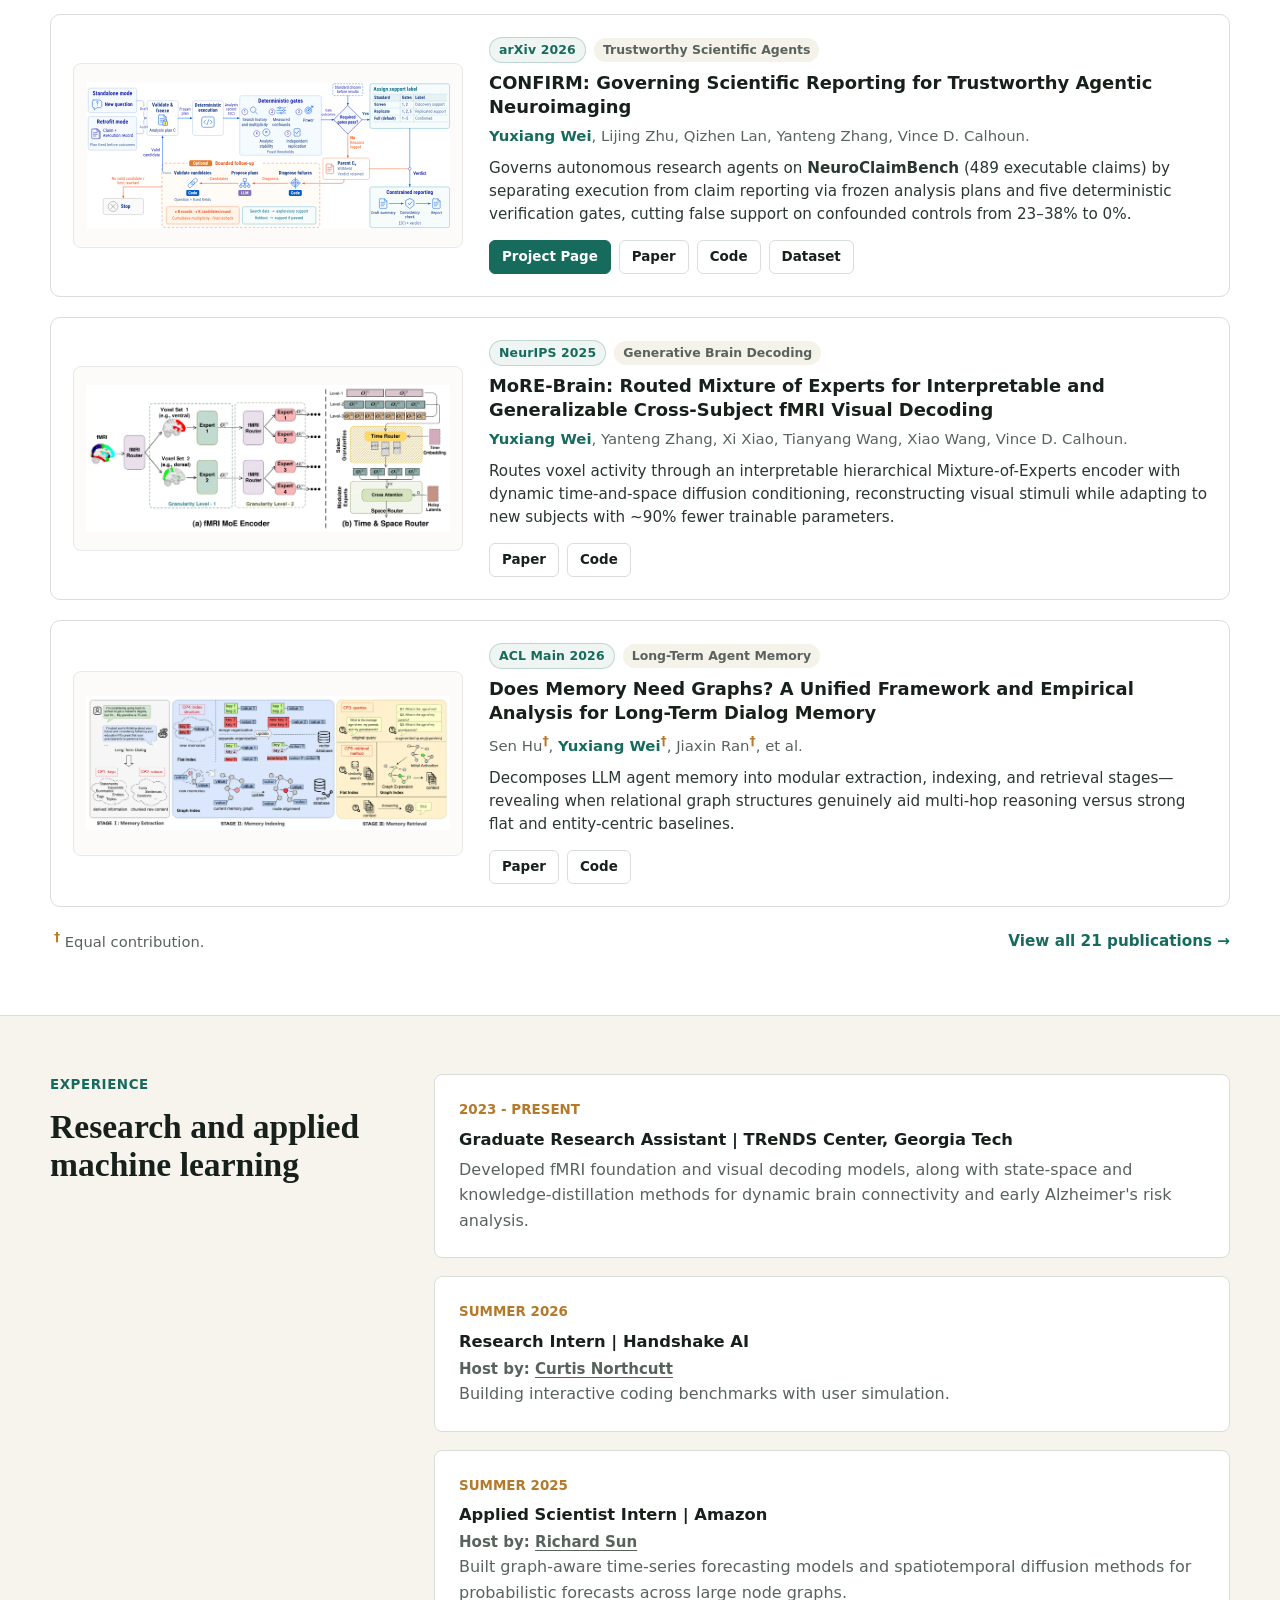
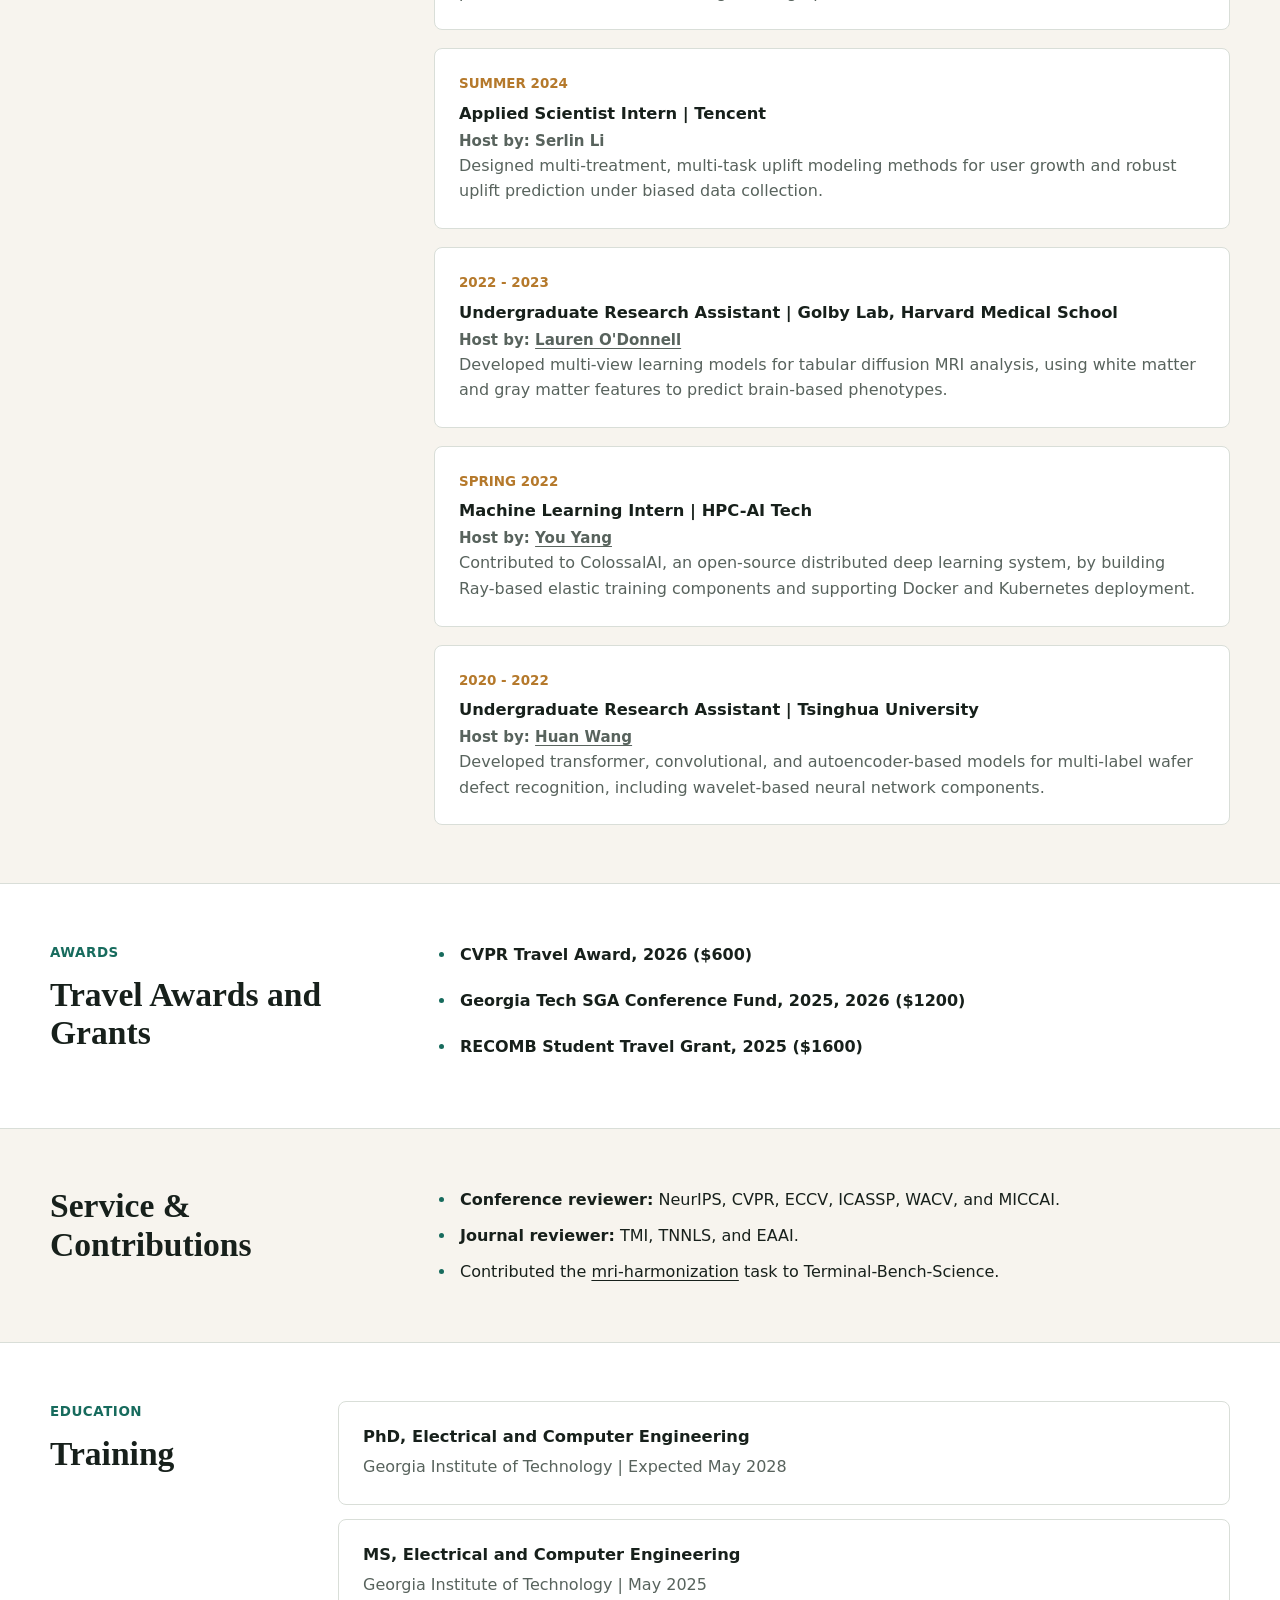
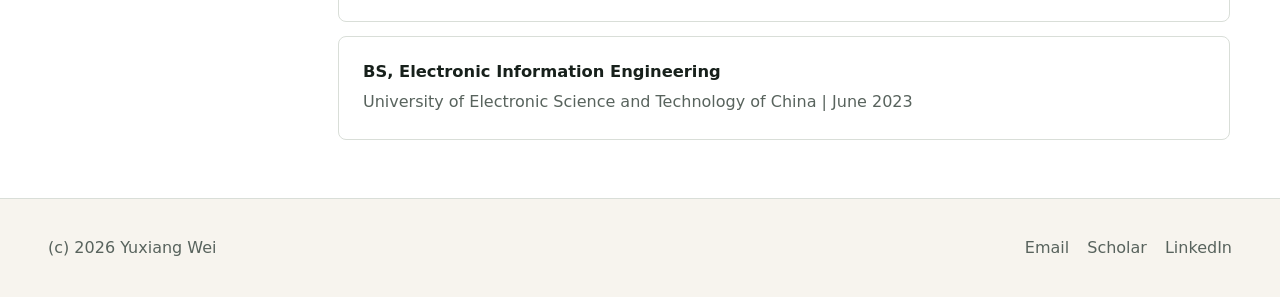
==== commit d5e7f879: "Make research focus columns concise and abstract" ====
--- a/index.html
+++ b/index.html
@@ -72,37 +72,28 @@
           </div>
           <div class="research-grid">
             <article class="card horizon-card">
-              <h3>Foundation &amp; World Models of Brain Dynamics</h3>
-              <p class="horizon-subtitle">
-                Shifting neuroimaging from static, cohort-specific prediction toward models that reason over neural signals and simulate how individual brains evolve.
-              </p>
+              <h3>World &amp; Foundation Models for Brain Dynamics</h3>
               <ul class="horizon-list">
                 <li>
-                  <strong>World models of individual brain state:</strong> learning latent dynamics that infer an individual's ongoing brain state from past activity, forecast its stimulus-driven evolution over multi-minute horizons, and update as new observations arrive&mdash;separating personal state from shared stimulus responses.
+                  <strong>Latent world models of neural state</strong> &mdash; learning internal representations that infer, simulate, and forecast how individual brains evolve under external stimuli and interventions
                 </li>
                 <li>
-                  <strong>Language-aligned foundation models &amp; LLM post-training:</strong> tokenizing continuous fMRI into language-compatible representations and post-training LLMs (via instruction tuning, preference optimization, and verifiable rewards) to interpret and reason natively over brain recordings.
+                  <strong>Multimodal alignment &amp; reasoning over biosignals</strong> &mdash; bridging continuous, high-dimensional neural recordings with language and vision via foundation models and LLM post-training
                 </li>
                 <li>
-                  <strong>Cross-subject decoding &amp; pre-symptomatic dynamics:</strong> grounding generative visual decoding in functional brain topology for parameter-efficient adaptation across individuals, and modeling dynamic connectivity shifts for early neurological risk detection.
+                  <strong>Generalizable &amp; clinically grounded NeuroAI</strong> &mdash; disentangling shared functional structure from individual variability for cross-subject decoding and early disease discovery
                 </li>
               </ul>
             </article>
 
             <article class="card horizon-card">
-              <h3>Memory, Post-Training &amp; Evaluation for LLM Agents</h3>
-              <p class="horizon-subtitle">
-                Understanding what makes language agents reliable beyond single-turn benchmarks&mdash;across how they remember, interact with users, and report scientific findings.
-              </p>
+              <h3>Reliable &amp; Long-Horizon AI Agents</h3>
               <ul class="horizon-list">
                 <li>
-                  <strong>Interactive evaluation &amp; post-training for coding agents:</strong> designing interactive benchmarks with grounded user simulation to measure how specification, clarification, and execution feedback shape agent performance, alongside RL post-training for multi-step, tool-using workflows.
+                  <strong>Interactive simulation &amp; post-training for agents</strong> &mdash; training and evaluating multi-step, tool-using agents in realistic RL environments with human-in-the-loop user simulation
                 </li>
                 <li>
-                  <strong>System-level design of long-term memory:</strong> decomposing dialog and AI-clone memory into representation, indexing, retrieval, and maintenance to isolate when relational graph structure genuinely helps versus strong, well-calibrated flat baselines.
-                </li>
-                <li>
-                  <strong>Claim governance for scientific agents:</strong> separating code execution from scientific reporting decisions via pre-specified analysis plans and deterministic verification gates, preventing LLM judges from endorsing confounded or non-replicating claims.
+                  <strong>Long-horizon agentic memory</strong> &mdash; designing memory representations and maintenance mechanisms that sustain coherent reasoning over evolving, long-term context
                 </li>
               </ul>
             </article>
--- a/styles.css
+++ b/styles.css
@@ -312,31 +312,23 @@
 }
 
 .horizon-card h3 {
-  margin-bottom: 8px;
+  margin-bottom: 14px;
+  padding-bottom: 12px;
+  border-bottom: 1px solid #e7ebe5;
   font-family: Georgia, "Times New Roman", serif;
-  font-size: 1.32rem;
+  font-size: 1.28rem;
   line-height: 1.24;
   color: var(--ink);
 }
 
-.horizon-card p.horizon-subtitle {
-  margin-bottom: 16px;
-  padding-bottom: 14px;
-  border-bottom: 1px solid #e7ebe5;
-  color: var(--muted);
-  font-size: 0.94rem;
-  font-style: italic;
-  line-height: 1.52;
-}
-
 .horizon-list {
   display: grid;
-  gap: 12px;
+  gap: 11px;
   margin: 0;
   padding-left: 18px;
   color: #2b3731;
-  font-size: 0.93rem;
-  line-height: 1.56;
+  font-size: 0.94rem;
+  line-height: 1.54;
 }
 
 .horizon-list li {
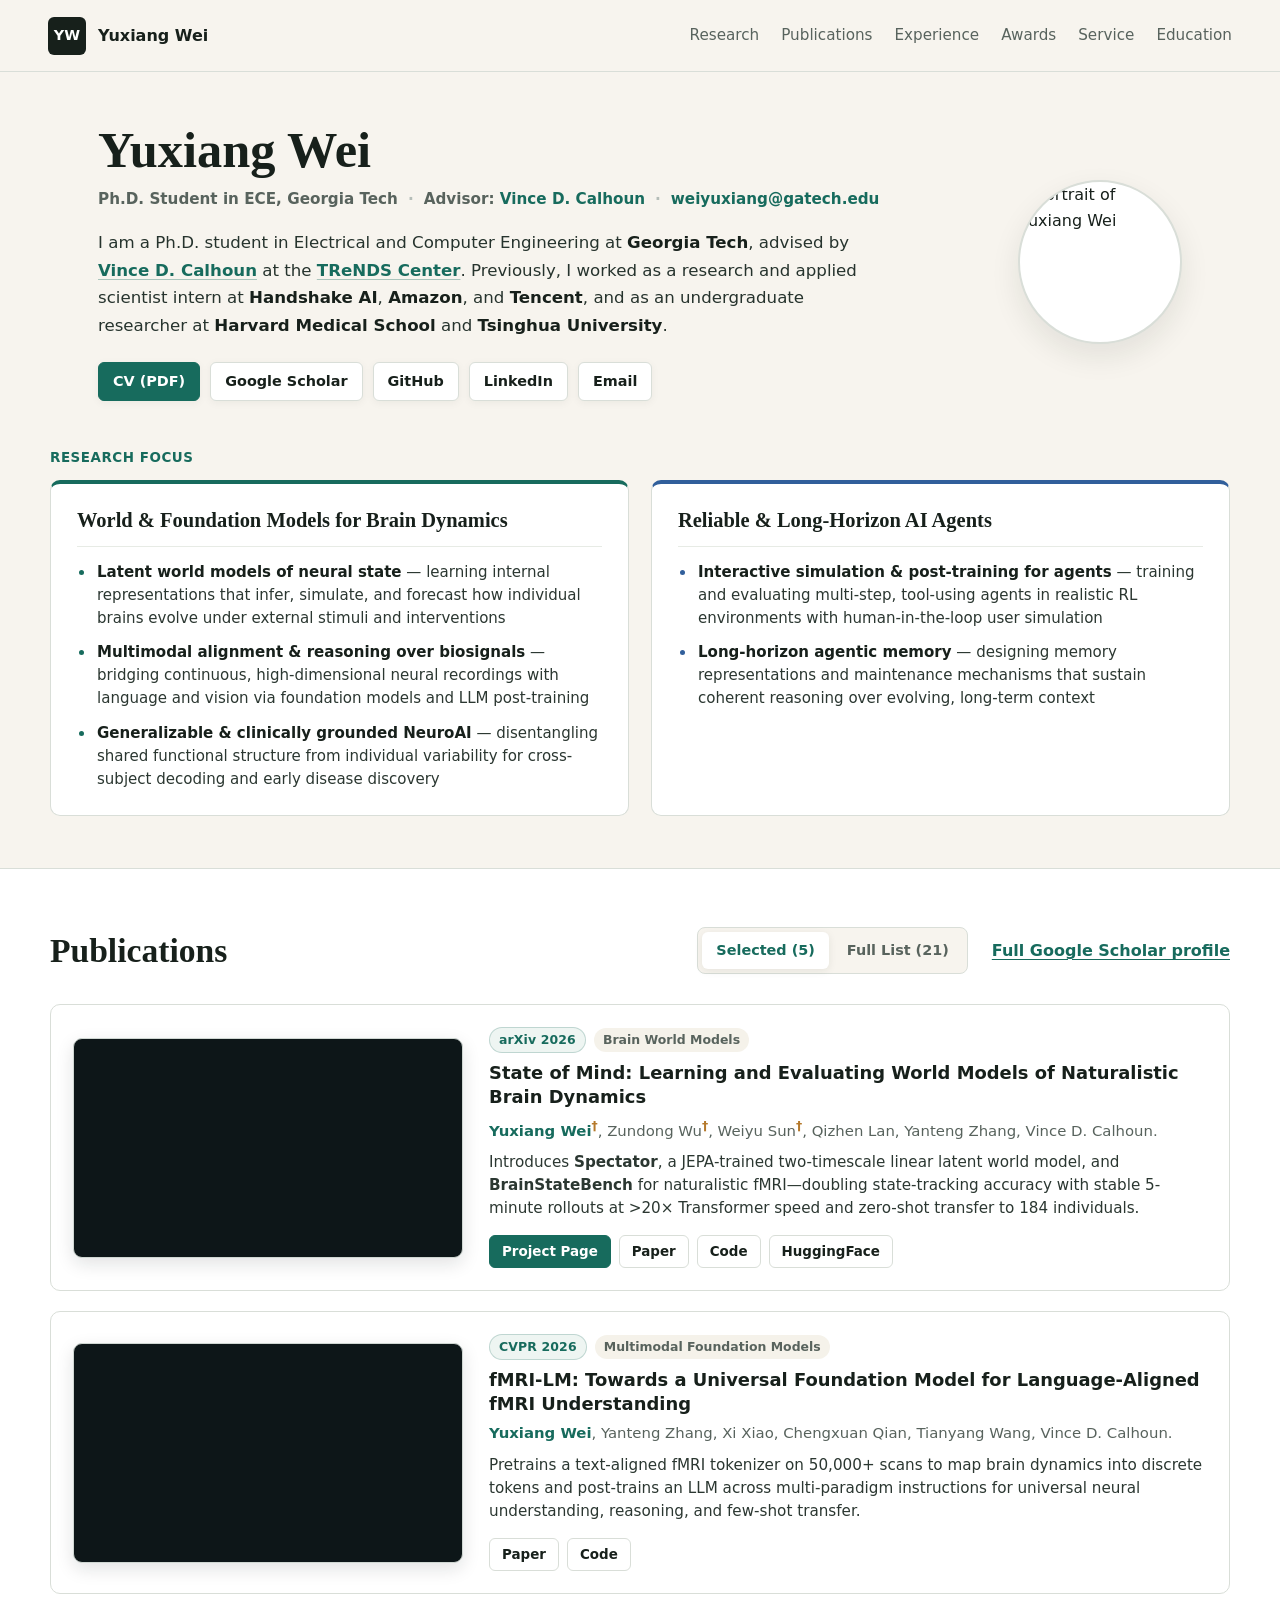
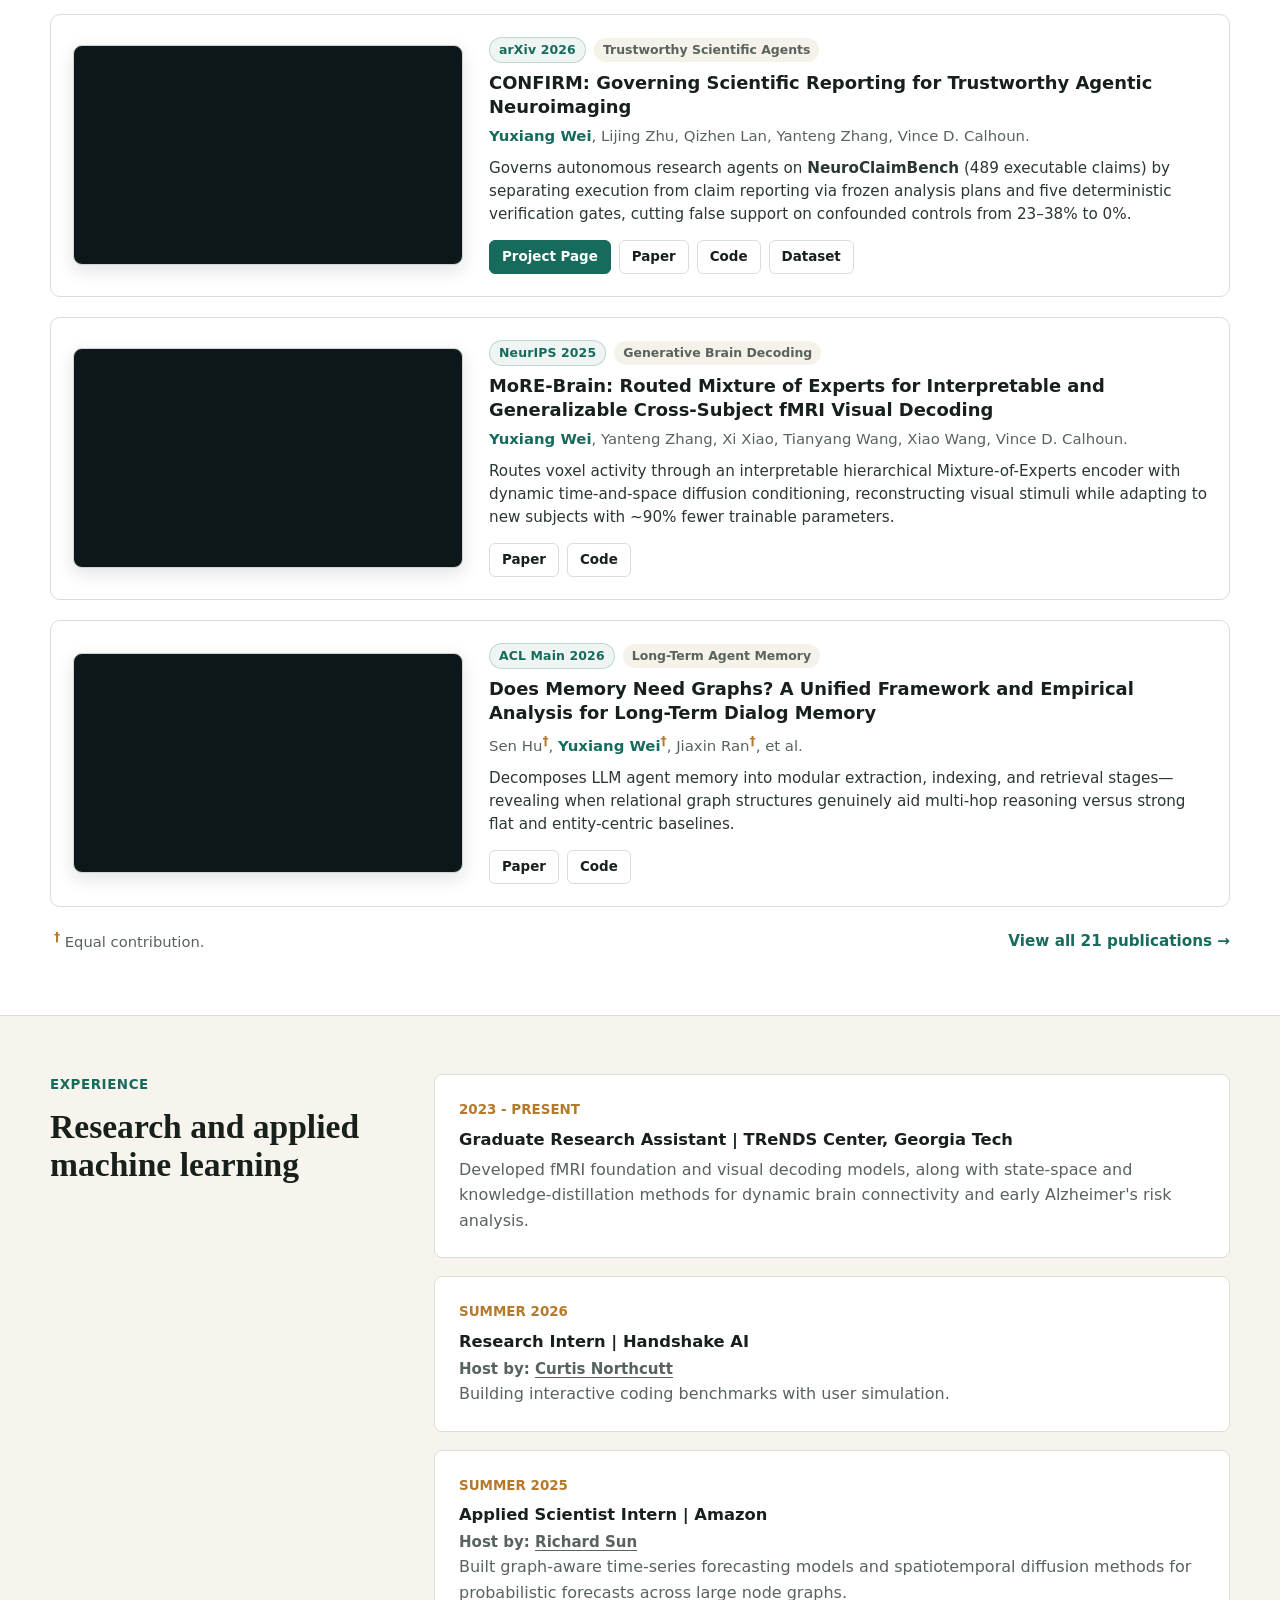
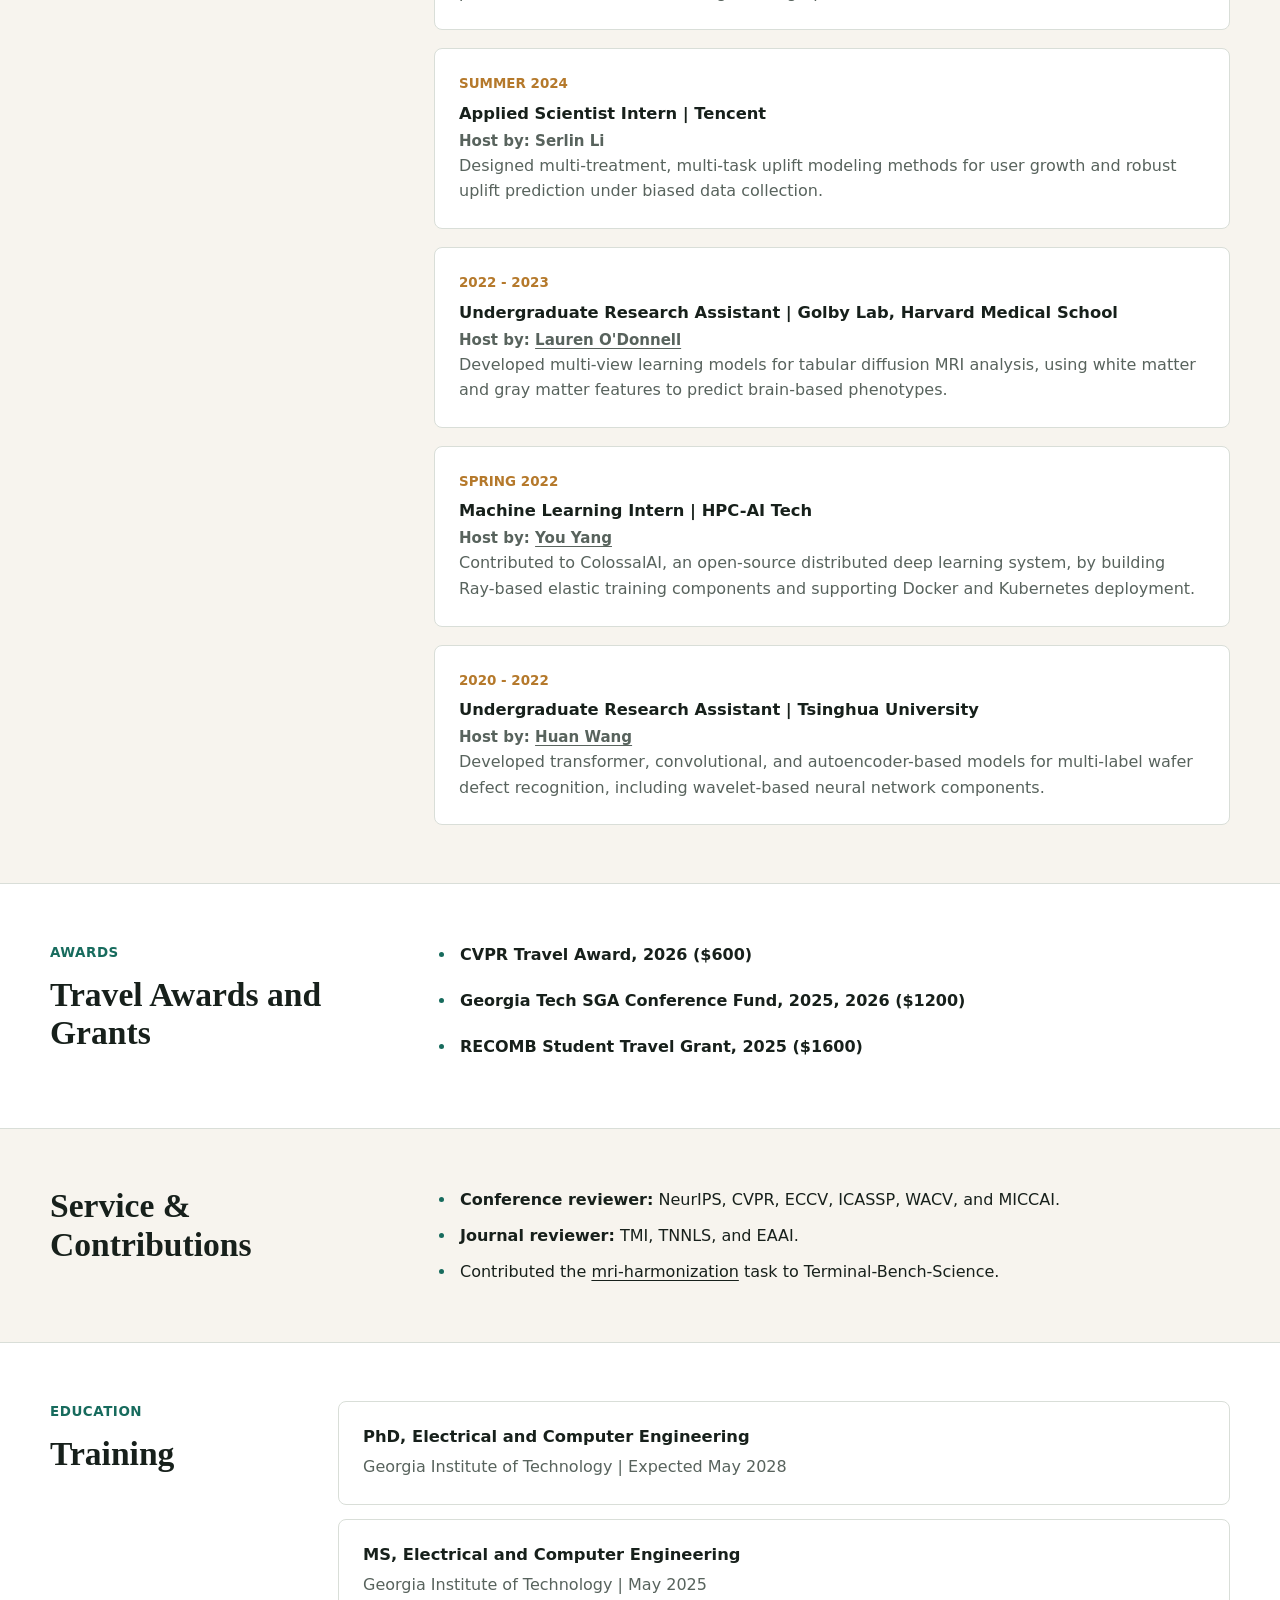
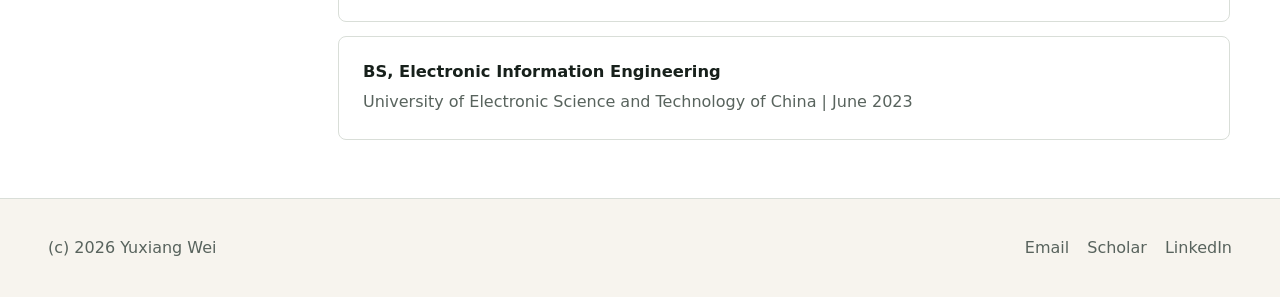
==== commit 3d143cbc: "Add custom conceptual MP4 animations for the 5 selected projects" ====
--- a/index.html
+++ b/index.html
@@ -145,14 +145,17 @@
                   class="project-media"
                   data-lightbox-src="assets/projects/state-of-mind.webp"
                   data-lightbox-alt="Overview of Spectator and BrainStateBench for learning and evaluating brain world models"
-                  aria-label="Zoom figure for State of Mind"
+                  aria-label="View full paper figure for State of Mind"
                 >
-                  <img
-                    src="assets/projects/state-of-mind.webp"
-                    alt="Overview of Spectator and BrainStateBench for learning and evaluating brain world models"
-                    loading="lazy"
-                  />
-                  <span class="zoom-hint" aria-hidden="true">Click to enlarge</span>
+                  <video
+                    src="assets/projects/state-of-mind.mp4"
+                    autoplay
+                    muted
+                    loop
+                    playsinline
+                    preload="metadata"
+                  ></video>
+                  <span class="zoom-hint" aria-hidden="true">View paper figure</span>
                 </button>
                 <div class="project-body">
                   <div class="project-meta">
@@ -185,14 +188,17 @@
                   class="project-media"
                   data-lightbox-src="assets/projects/fmri-lm.webp"
                   data-lightbox-alt="Three-stage training pipeline of fMRI-LM for language-aligned fMRI understanding"
-                  aria-label="Zoom figure for fMRI-LM"
+                  aria-label="View full paper figure for fMRI-LM"
                 >
-                  <img
-                    src="assets/projects/fmri-lm.webp"
-                    alt="Three-stage training pipeline of fMRI-LM for language-aligned fMRI understanding"
-                    loading="lazy"
-                  />
-                  <span class="zoom-hint" aria-hidden="true">Click to enlarge</span>
+                  <video
+                    src="assets/projects/fmri-lm.mp4"
+                    autoplay
+                    muted
+                    loop
+                    playsinline
+                    preload="metadata"
+                  ></video>
+                  <span class="zoom-hint" aria-hidden="true">View paper figure</span>
                 </button>
                 <div class="project-body">
                   <div class="project-meta">
@@ -223,14 +229,17 @@
                   class="project-media"
                   data-lightbox-src="assets/projects/confirm.svg"
                   data-lightbox-alt="CONFIRM governance framework and deterministic verification gates for scientific agents"
-                  aria-label="Zoom figure for CONFIRM"
+                  aria-label="View full paper figure for CONFIRM"
                 >
-                  <img
-                    src="assets/projects/confirm.svg"
-                    alt="CONFIRM governance framework and deterministic verification gates for scientific agents"
-                    loading="lazy"
-                  />
-                  <span class="zoom-hint" aria-hidden="true">Click to enlarge</span>
+                  <video
+                    src="assets/projects/confirm.mp4"
+                    autoplay
+                    muted
+                    loop
+                    playsinline
+                    preload="metadata"
+                  ></video>
+                  <span class="zoom-hint" aria-hidden="true">View paper figure</span>
                 </button>
                 <div class="project-body">
                   <div class="project-meta">
@@ -263,14 +272,17 @@
                   class="project-media"
                   data-lightbox-src="assets/projects/more-brain.webp"
                   data-lightbox-alt="Architecture of MoRE-Brain with hierarchical fMRI MoE encoder and time-and-space diffusion routing"
-                  aria-label="Zoom figure for MoRE-Brain"
+                  aria-label="View full paper figure for MoRE-Brain"
                 >
-                  <img
-                    src="assets/projects/more-brain.webp"
-                    alt="Architecture of MoRE-Brain with hierarchical fMRI MoE encoder and time-and-space diffusion routing"
-                    loading="lazy"
-                  />
-                  <span class="zoom-hint" aria-hidden="true">Click to enlarge</span>
+                  <video
+                    src="assets/projects/more-brain.mp4"
+                    autoplay
+                    muted
+                    loop
+                    playsinline
+                    preload="metadata"
+                  ></video>
+                  <span class="zoom-hint" aria-hidden="true">View paper figure</span>
                 </button>
                 <div class="project-body">
                   <div class="project-meta">
@@ -301,14 +313,17 @@
                   class="project-media"
                   data-lightbox-src="assets/projects/unified-mem.webp"
                   data-lightbox-alt="Unified three-stage dialog memory framework comparing flat and graph memory indexing and retrieval"
-                  aria-label="Zoom figure for Does Memory Need Graphs"
+                  aria-label="View full paper figure for Does Memory Need Graphs"
                 >
-                  <img
-                    src="assets/projects/unified-mem.webp"
-                    alt="Unified three-stage dialog memory framework comparing flat and graph memory indexing and retrieval"
-                    loading="lazy"
-                  />
-                  <span class="zoom-hint" aria-hidden="true">Click to enlarge</span>
+                  <video
+                    src="assets/projects/unified-mem.mp4"
+                    autoplay
+                    muted
+                    loop
+                    playsinline
+                    preload="metadata"
+                  ></video>
+                  <span class="zoom-hint" aria-hidden="true">View paper figure</span>
                 </button>
                 <div class="project-body">
                   <div class="project-meta">
--- a/styles.css
+++ b/styles.css
@@ -451,28 +451,28 @@
 
 .project-media {
   position: relative;
-  display: flex;
-  align-items: center;
-  justify-content: center;
+  display: block;
   width: 100%;
-  min-height: 185px;
-  padding: 12px;
-  border: 1px solid #e6e9e4;
-  border-radius: 8px;
-  background: #fcfbf9;
+  aspect-ratio: 780 / 440;
+  padding: 0;
+  border: 1px solid #cfd7d2;
+  border-radius: 9px;
+  background: #0d1618;
   cursor: zoom-in;
   overflow: hidden;
-}
-
+  box-shadow: 0 6px 18px rgba(15, 24, 22, 0.12);
+}
+
+.project-media video,
 .project-media img {
   display: block;
   width: 100%;
-  max-height: 210px;
-  height: auto;
-  object-fit: contain;
-  transition: transform 0.2s ease;
-}
-
+  height: 100%;
+  object-fit: cover;
+  transition: transform 0.22s ease;
+}
+
+.project-media:hover video,
 .project-media:hover img {
   transform: scale(1.015);
 }
@@ -873,11 +873,7 @@
   }
 
   .project-media {
-    min-height: 0;
-  }
-
-  .project-media img {
-    max-height: 280px;
+    max-width: 560px;
   }
 }
 
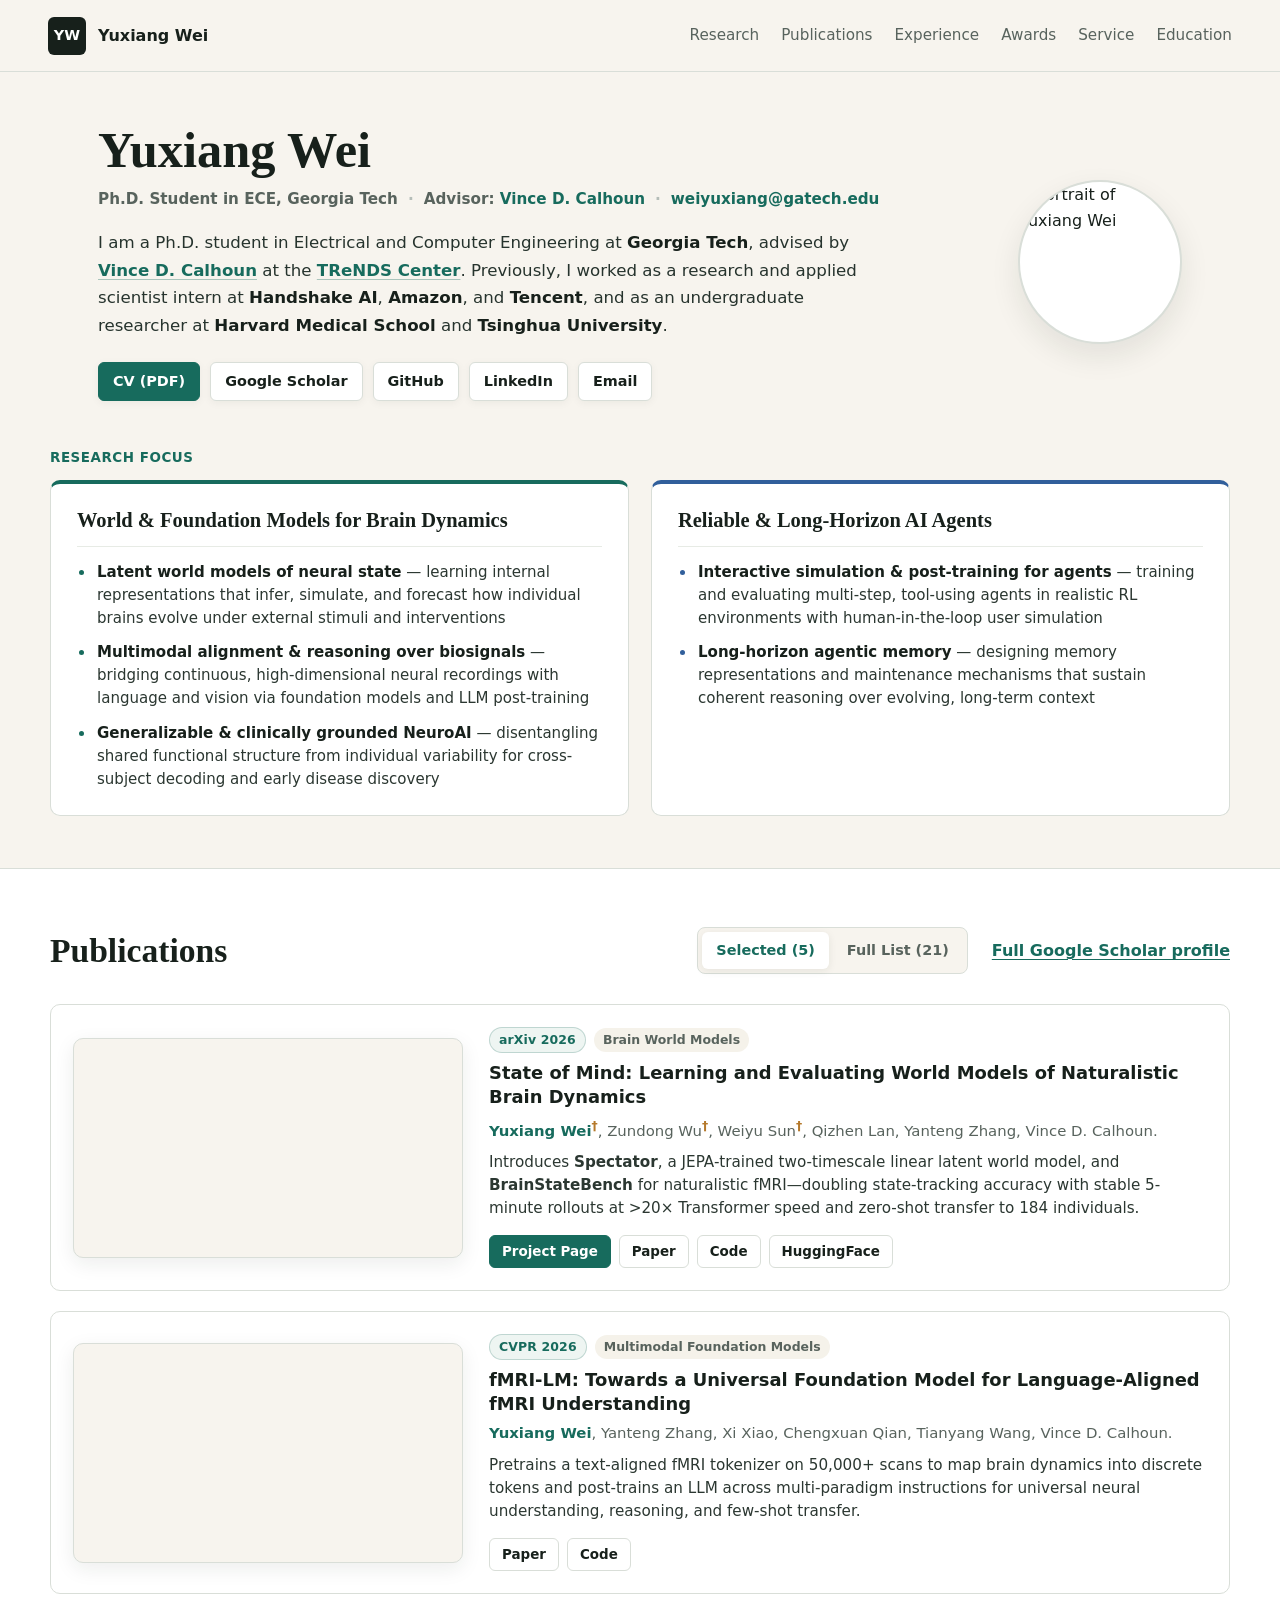
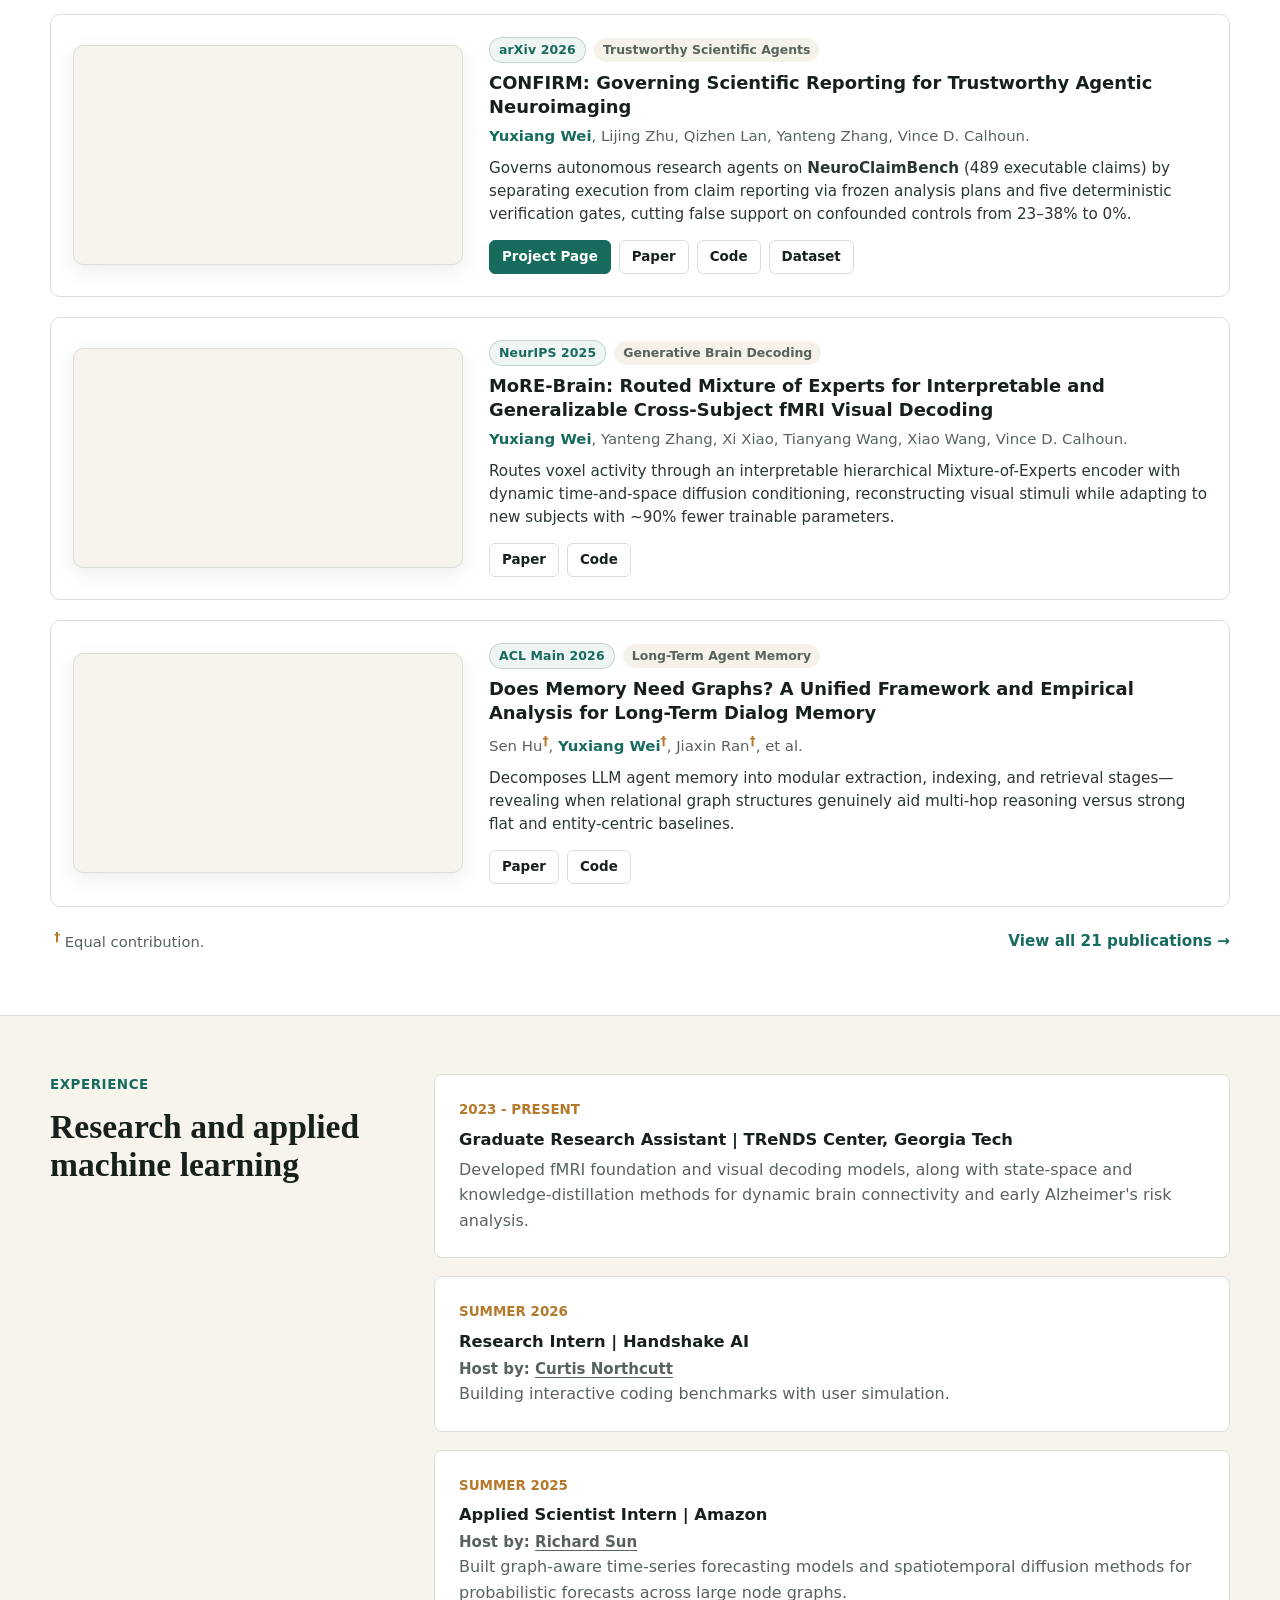
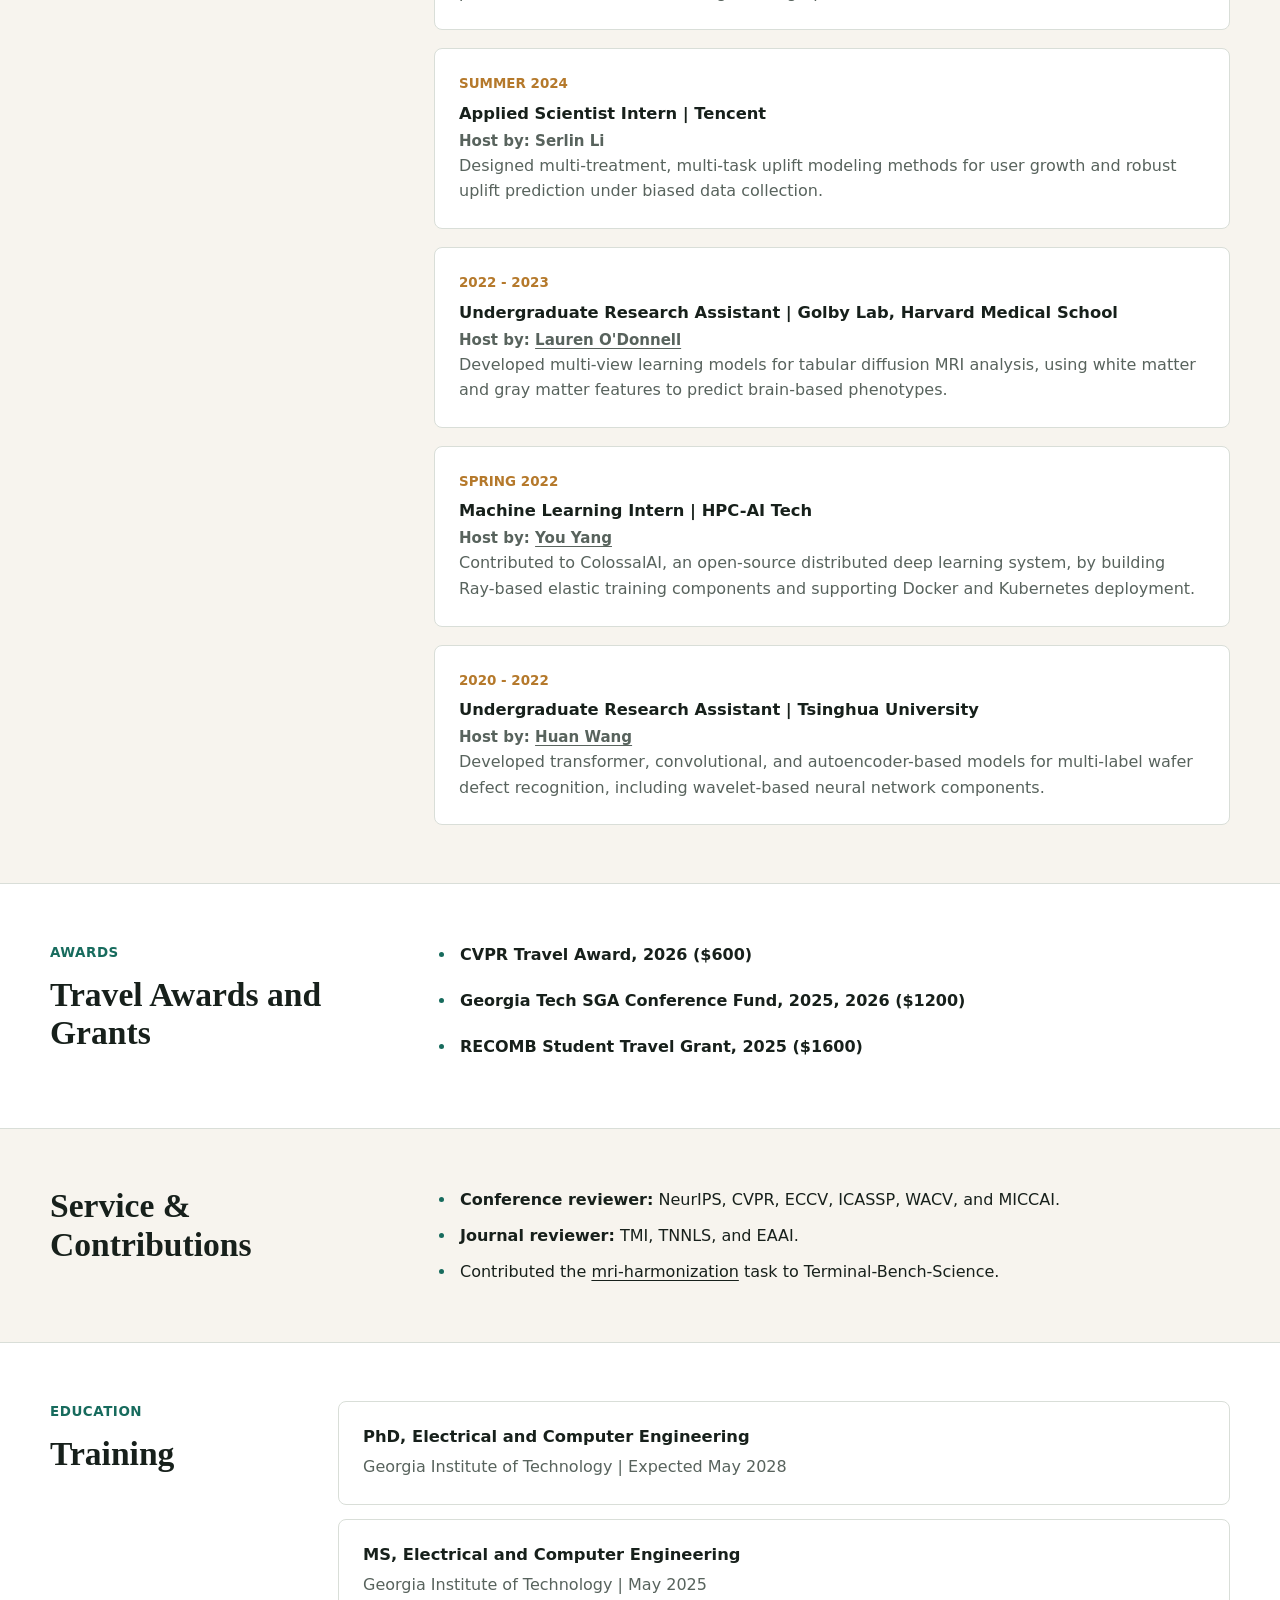
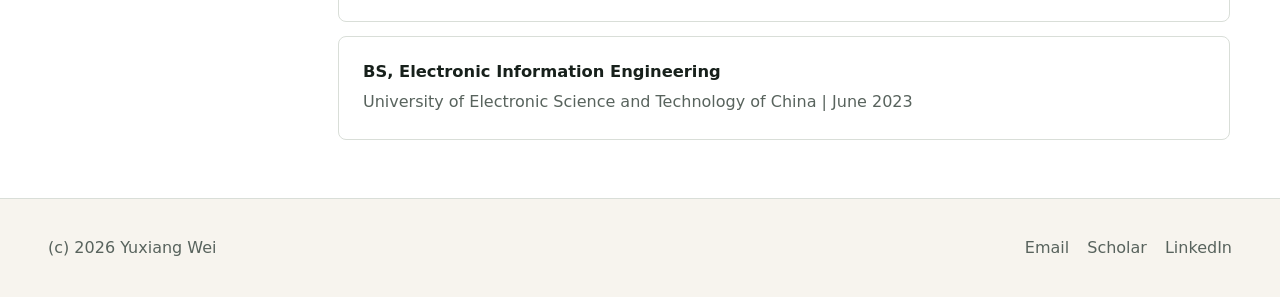
==== commit 302818b0: "Redesign 5 project animations with distinct visual themes and palettes" ====
--- a/index.html
+++ b/index.html
@@ -148,7 +148,7 @@
                   aria-label="View full paper figure for State of Mind"
                 >
                   <video
-                    src="assets/projects/state-of-mind.mp4"
+                    src="assets/projects/state-of-mind.mp4?v=2"
                     autoplay
                     muted
                     loop
@@ -191,7 +191,7 @@
                   aria-label="View full paper figure for fMRI-LM"
                 >
                   <video
-                    src="assets/projects/fmri-lm.mp4"
+                    src="assets/projects/fmri-lm.mp4?v=2"
                     autoplay
                     muted
                     loop
@@ -232,7 +232,7 @@
                   aria-label="View full paper figure for CONFIRM"
                 >
                   <video
-                    src="assets/projects/confirm.mp4"
+                    src="assets/projects/confirm.mp4?v=2"
                     autoplay
                     muted
                     loop
@@ -275,7 +275,7 @@
                   aria-label="View full paper figure for MoRE-Brain"
                 >
                   <video
-                    src="assets/projects/more-brain.mp4"
+                    src="assets/projects/more-brain.mp4?v=2"
                     autoplay
                     muted
                     loop
@@ -316,7 +316,7 @@
                   aria-label="View full paper figure for Does Memory Need Graphs"
                 >
                   <video
-                    src="assets/projects/unified-mem.mp4"
+                    src="assets/projects/unified-mem.mp4?v=2"
                     autoplay
                     muted
                     loop
--- a/styles.css
+++ b/styles.css
@@ -455,12 +455,12 @@
   width: 100%;
   aspect-ratio: 780 / 440;
   padding: 0;
-  border: 1px solid #cfd7d2;
-  border-radius: 9px;
-  background: #0d1618;
+  border: 1px solid var(--line);
+  border-radius: 10px;
+  background: var(--bg);
   cursor: zoom-in;
   overflow: hidden;
-  box-shadow: 0 6px 18px rgba(15, 24, 22, 0.12);
+  box-shadow: 0 6px 20px rgba(23, 32, 27, 0.08);
 }
 
 .project-media video,
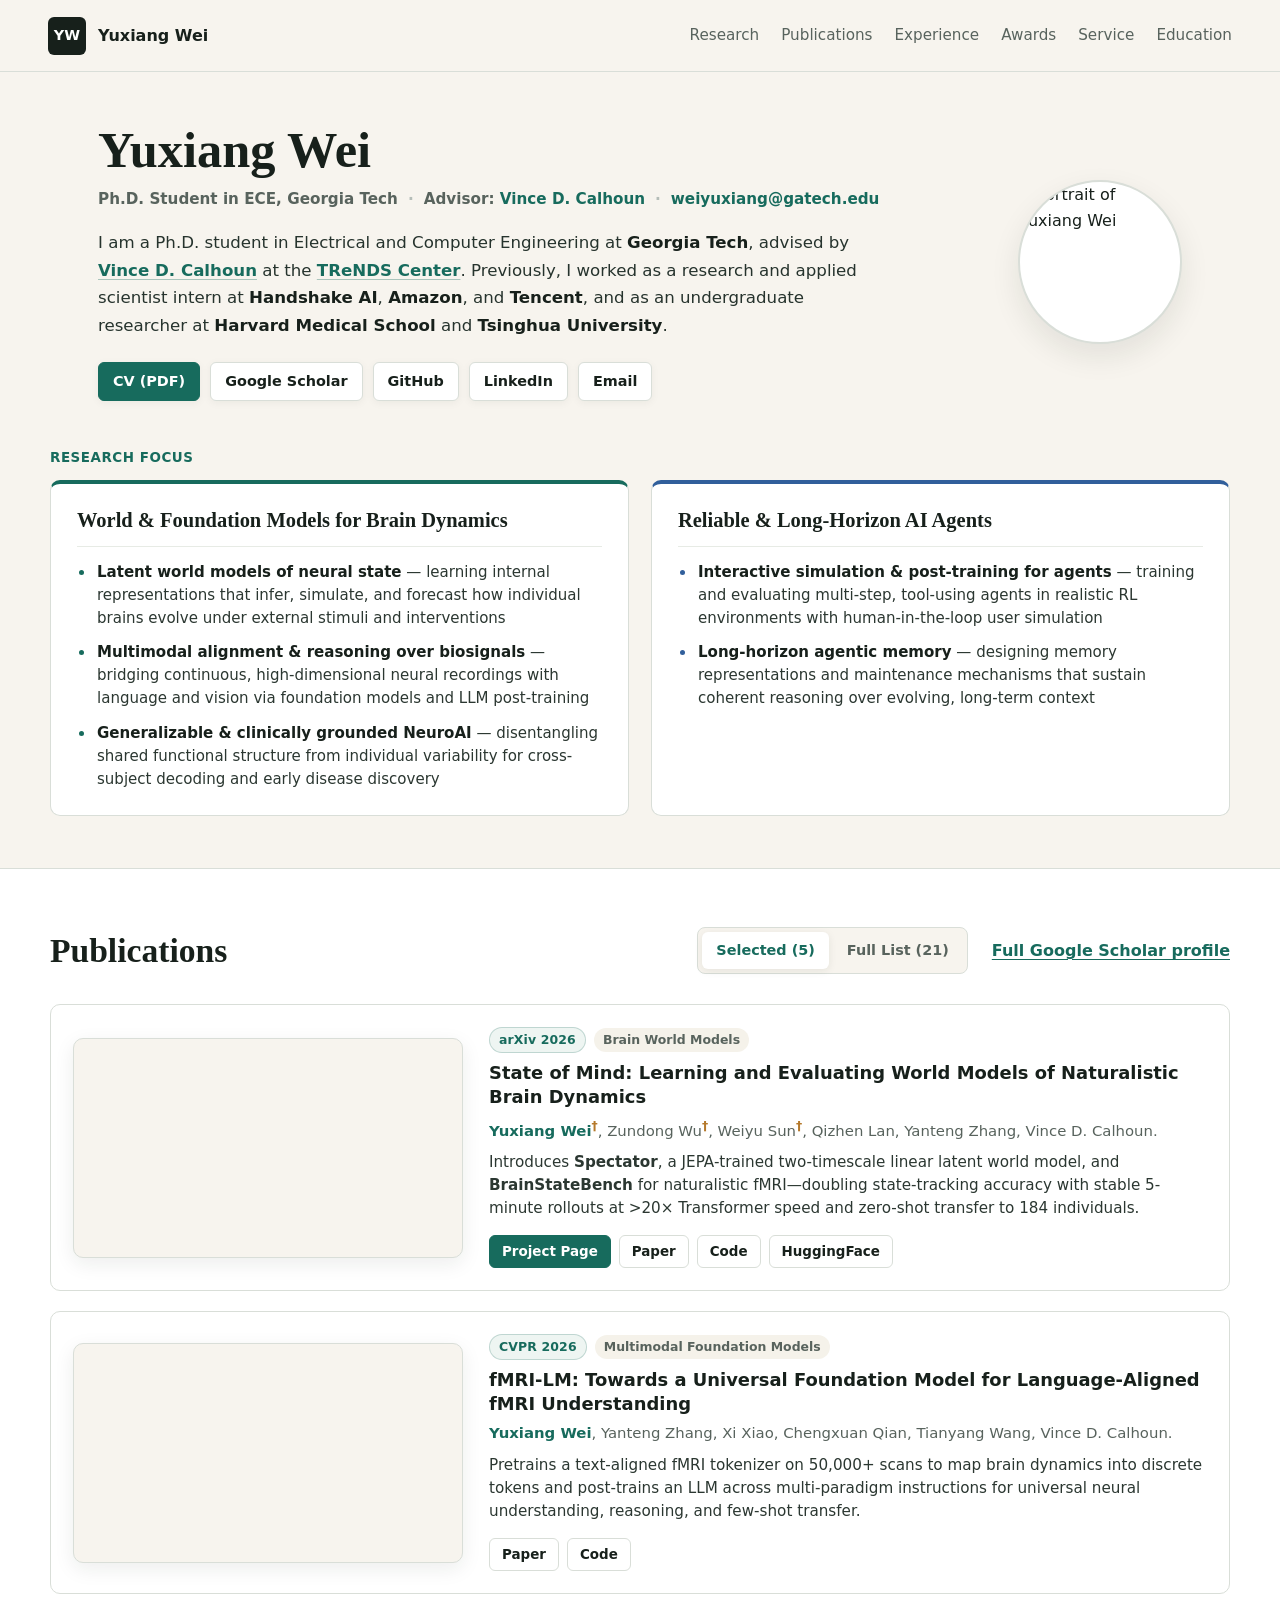
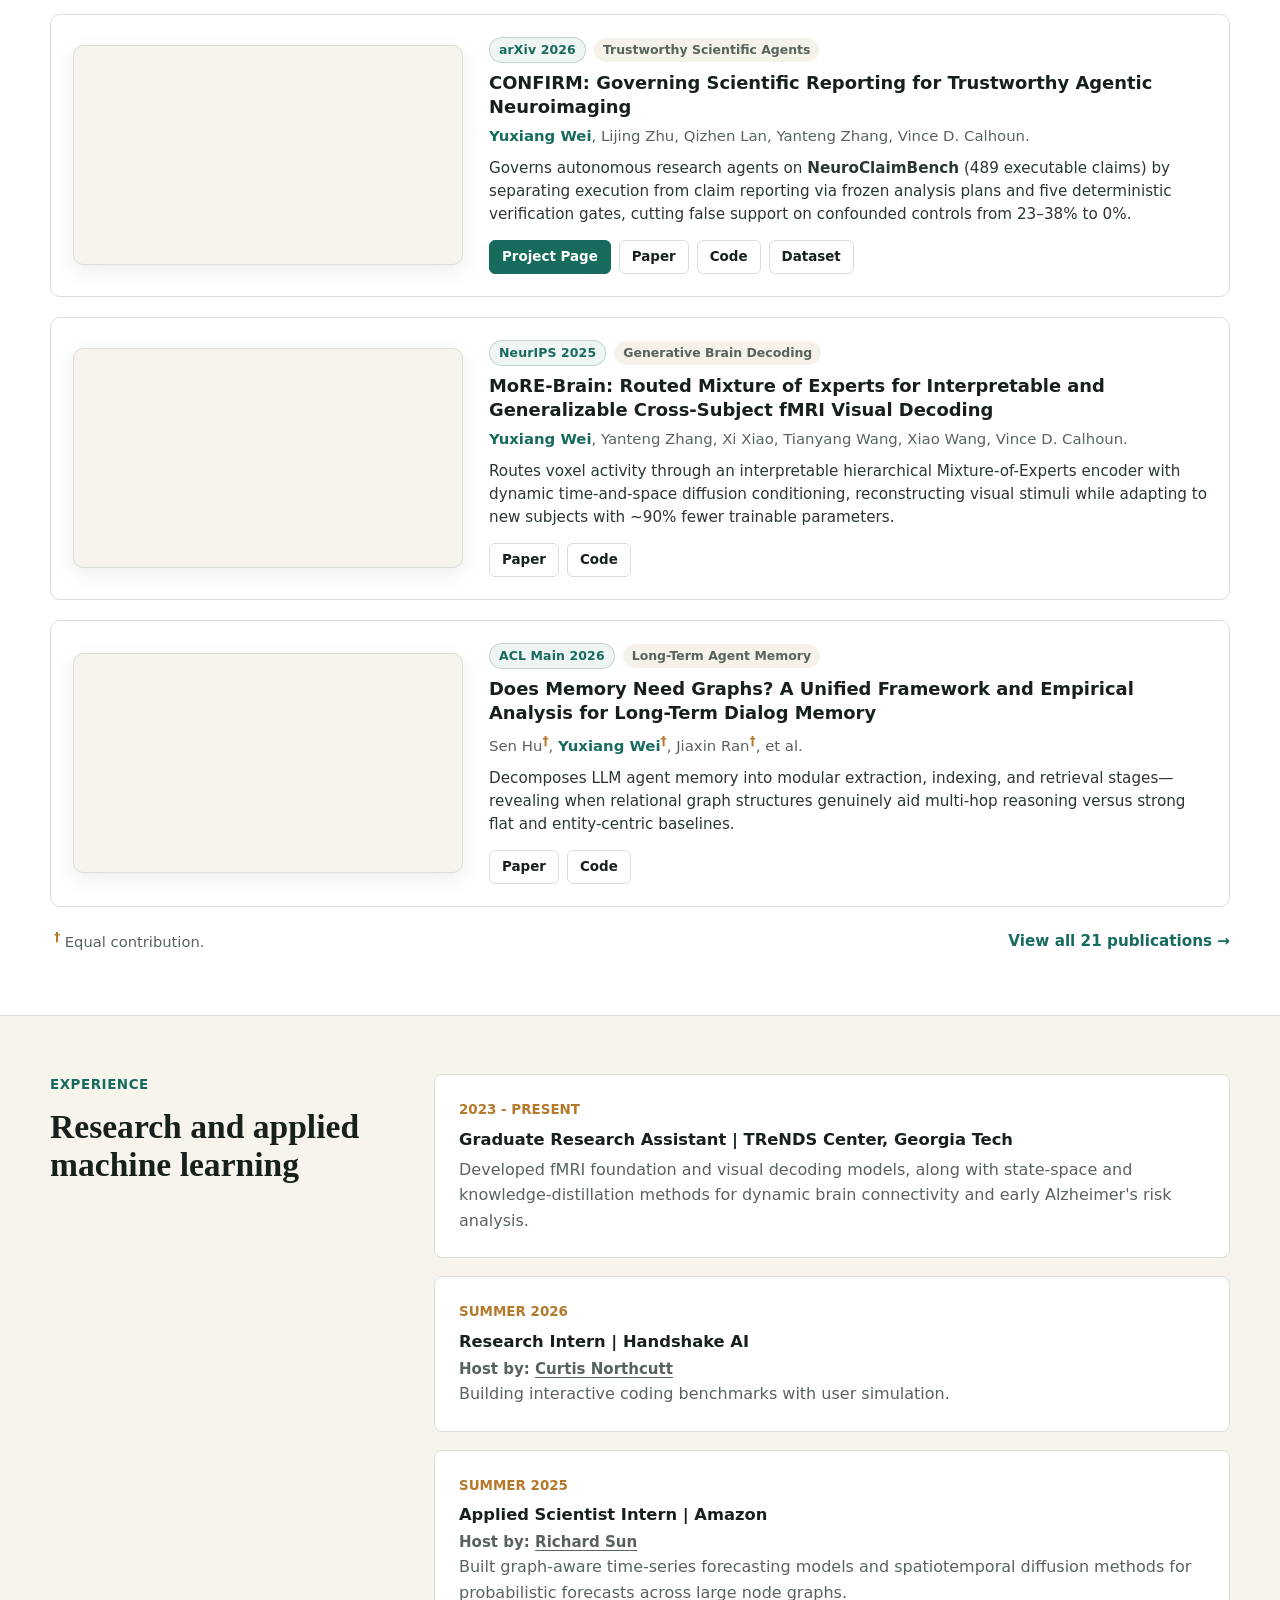
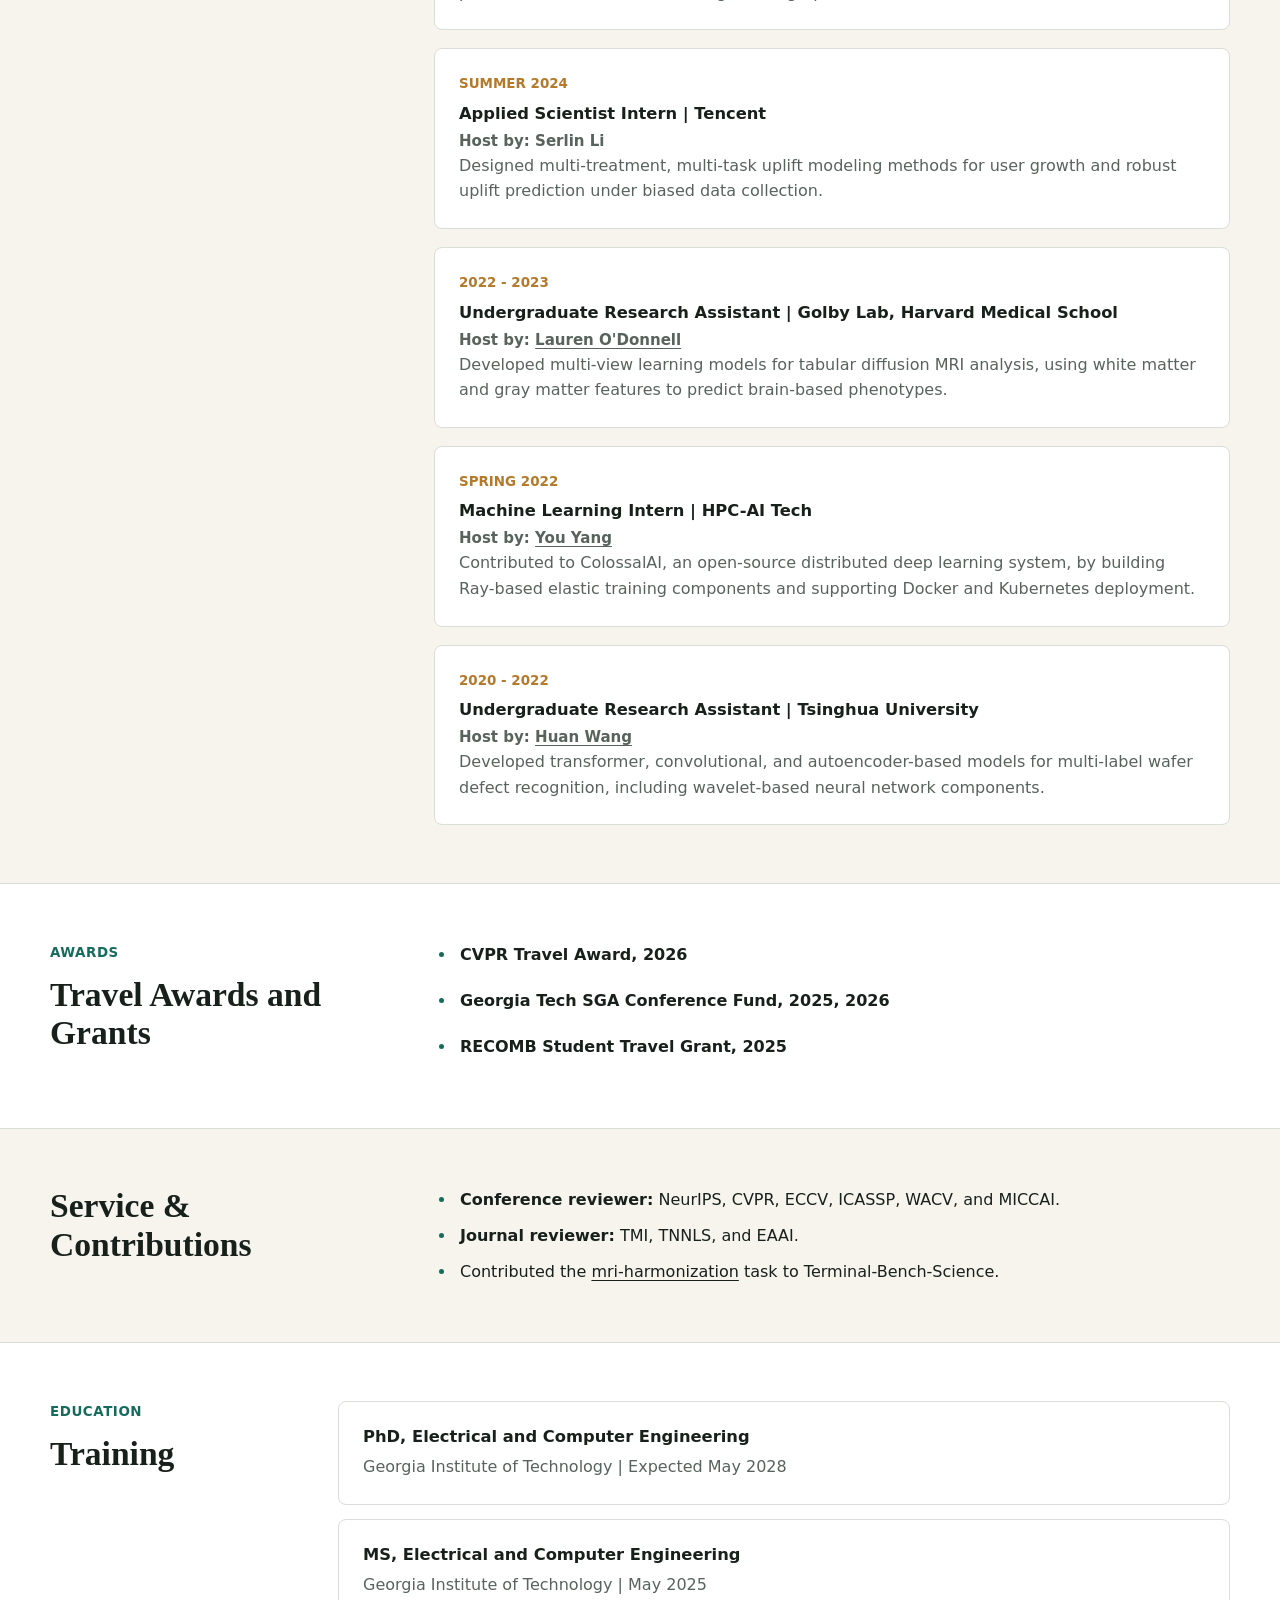
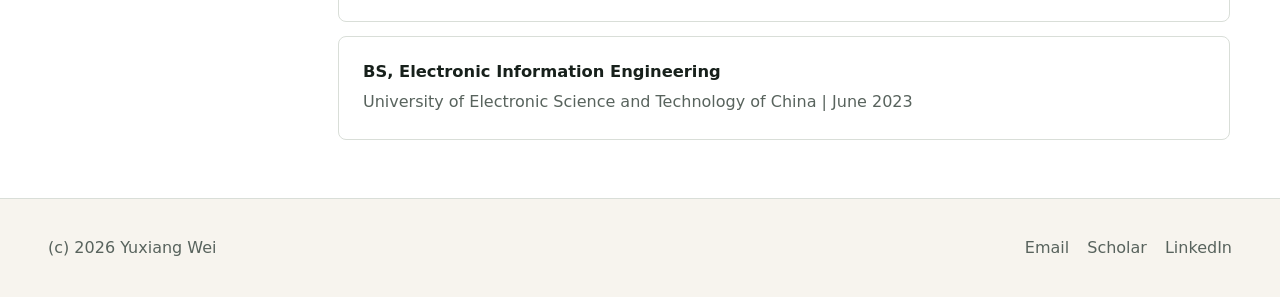
==== commit 56cc7d34: "Remove dollar amounts from awards list" ====
--- a/index.html
+++ b/index.html
@@ -140,23 +140,16 @@
           <div id="panel-selected" class="pub-panel" role="tabpanel" aria-labelledby="tab-selected">
             <div class="project-list">
               <article class="project-card">
-                <button
-                  type="button"
-                  class="project-media"
-                  data-lightbox-src="assets/projects/state-of-mind.webp"
-                  data-lightbox-alt="Overview of Spectator and BrainStateBench for learning and evaluating brain world models"
-                  aria-label="View full paper figure for State of Mind"
-                >
+                <div class="project-media">
                   <video
-                    src="assets/projects/state-of-mind.mp4?v=2"
+                    src="assets/projects/state-of-mind.mp4?v=3"
                     autoplay
                     muted
                     loop
                     playsinline
                     preload="metadata"
                   ></video>
-                  <span class="zoom-hint" aria-hidden="true">View paper figure</span>
-                </button>
+                </div>
                 <div class="project-body">
                   <div class="project-meta">
                     <span class="venue-badge">arXiv 2026</span>
@@ -183,23 +176,16 @@
               </article>
 
               <article class="project-card">
-                <button
-                  type="button"
-                  class="project-media"
-                  data-lightbox-src="assets/projects/fmri-lm.webp"
-                  data-lightbox-alt="Three-stage training pipeline of fMRI-LM for language-aligned fMRI understanding"
-                  aria-label="View full paper figure for fMRI-LM"
-                >
+                <div class="project-media">
                   <video
-                    src="assets/projects/fmri-lm.mp4?v=2"
+                    src="assets/projects/fmri-lm.mp4?v=3"
                     autoplay
                     muted
                     loop
                     playsinline
                     preload="metadata"
                   ></video>
-                  <span class="zoom-hint" aria-hidden="true">View paper figure</span>
-                </button>
+                </div>
                 <div class="project-body">
                   <div class="project-meta">
                     <span class="venue-badge">CVPR 2026</span>
@@ -224,23 +210,16 @@
               </article>
 
               <article class="project-card">
-                <button
-                  type="button"
-                  class="project-media"
-                  data-lightbox-src="assets/projects/confirm.svg"
-                  data-lightbox-alt="CONFIRM governance framework and deterministic verification gates for scientific agents"
-                  aria-label="View full paper figure for CONFIRM"
-                >
+                <div class="project-media">
                   <video
-                    src="assets/projects/confirm.mp4?v=2"
+                    src="assets/projects/confirm.mp4?v=3"
                     autoplay
                     muted
                     loop
                     playsinline
                     preload="metadata"
                   ></video>
-                  <span class="zoom-hint" aria-hidden="true">View paper figure</span>
-                </button>
+                </div>
                 <div class="project-body">
                   <div class="project-meta">
                     <span class="venue-badge">arXiv 2026</span>
@@ -267,23 +246,16 @@
               </article>
 
               <article class="project-card">
-                <button
-                  type="button"
-                  class="project-media"
-                  data-lightbox-src="assets/projects/more-brain.webp"
-                  data-lightbox-alt="Architecture of MoRE-Brain with hierarchical fMRI MoE encoder and time-and-space diffusion routing"
-                  aria-label="View full paper figure for MoRE-Brain"
-                >
+                <div class="project-media">
                   <video
-                    src="assets/projects/more-brain.mp4?v=2"
+                    src="assets/projects/more-brain.mp4?v=3"
                     autoplay
                     muted
                     loop
                     playsinline
                     preload="metadata"
                   ></video>
-                  <span class="zoom-hint" aria-hidden="true">View paper figure</span>
-                </button>
+                </div>
                 <div class="project-body">
                   <div class="project-meta">
                     <span class="venue-badge">NeurIPS 2025</span>
@@ -308,23 +280,16 @@
               </article>
 
               <article class="project-card">
-                <button
-                  type="button"
-                  class="project-media"
-                  data-lightbox-src="assets/projects/unified-mem.webp"
-                  data-lightbox-alt="Unified three-stage dialog memory framework comparing flat and graph memory indexing and retrieval"
-                  aria-label="View full paper figure for Does Memory Need Graphs"
-                >
+                <div class="project-media">
                   <video
-                    src="assets/projects/unified-mem.mp4?v=2"
+                    src="assets/projects/unified-mem.mp4?v=3"
                     autoplay
                     muted
                     loop
                     playsinline
                     preload="metadata"
                   ></video>
-                  <span class="zoom-hint" aria-hidden="true">View paper figure</span>
-                </button>
+                </div>
                 <div class="project-body">
                   <div class="project-meta">
                     <span class="venue-badge">ACL Main 2026</span>
@@ -614,9 +579,9 @@
             <h2>Travel Awards and Grants</h2>
           </div>
           <ul class="awards-list" aria-label="Awards">
-            <li>CVPR Travel Award, 2026 ($600)</li>
-            <li>Georgia Tech SGA Conference Fund, 2025, 2026 ($1200)</li>
-            <li>RECOMB Student Travel Grant, 2025 ($1600)</li>
+            <li>CVPR Travel Award, 2026</li>
+            <li>Georgia Tech SGA Conference Fund, 2025, 2026</li>
+            <li>RECOMB Student Travel Grant, 2025</li>
           </ul>
         </div>
       </section>
@@ -669,13 +634,6 @@
         <a href="https://www.linkedin.com/in/yuxiang-wei-867596236">LinkedIn</a>
       </div>
     </footer>
-
-    <dialog class="figure-lightbox" id="figure-lightbox" aria-label="Enlarged project figure">
-      <div class="lightbox-inner">
-        <button type="button" class="lightbox-close" aria-label="Close enlarged figure">&times; Close</button>
-        <img id="lightbox-img" src="" alt="" />
-      </div>
-    </dialog>
 
     <script>
       (() => {
@@ -725,26 +683,6 @@
             }
           });
         });
-
-        const lightbox = document.getElementById("figure-lightbox");
-        const lightboxImg = document.getElementById("lightbox-img");
-        if (lightbox && lightboxImg) {
-          document.querySelectorAll("[data-lightbox-src]").forEach((trigger) => {
-            trigger.addEventListener("click", () => {
-              lightboxImg.src = trigger.dataset.lightboxSrc;
-              lightboxImg.alt = trigger.dataset.lightboxAlt || "";
-              lightbox.showModal();
-            });
-          });
-          lightbox.querySelector(".lightbox-close").addEventListener("click", () => {
-            lightbox.close();
-          });
-          lightbox.addEventListener("click", (event) => {
-            if (event.target === lightbox) {
-              lightbox.close();
-            }
-          });
-        }
       })();
     </script>
   </body>
--- a/styles.css
+++ b/styles.css
@@ -458,7 +458,6 @@
   border: 1px solid var(--line);
   border-radius: 10px;
   background: var(--bg);
-  cursor: zoom-in;
   overflow: hidden;
   box-shadow: 0 6px 20px rgba(23, 32, 27, 0.08);
 }
@@ -469,32 +468,6 @@
   width: 100%;
   height: 100%;
   object-fit: cover;
-  transition: transform 0.22s ease;
-}
-
-.project-media:hover video,
-.project-media:hover img {
-  transform: scale(1.015);
-}
-
-.zoom-hint {
-  position: absolute;
-  right: 8px;
-  bottom: 8px;
-  padding: 3px 8px;
-  border-radius: 4px;
-  background: rgba(23, 32, 27, 0.72);
-  color: #ffffff;
-  font-size: 0.72rem;
-  font-weight: 600;
-  opacity: 0;
-  transition: opacity 0.16s ease;
-  pointer-events: none;
-}
-
-.project-media:hover .zoom-hint,
-.project-media:focus-visible .zoom-hint {
-  opacity: 1;
 }
 
 .project-body {
